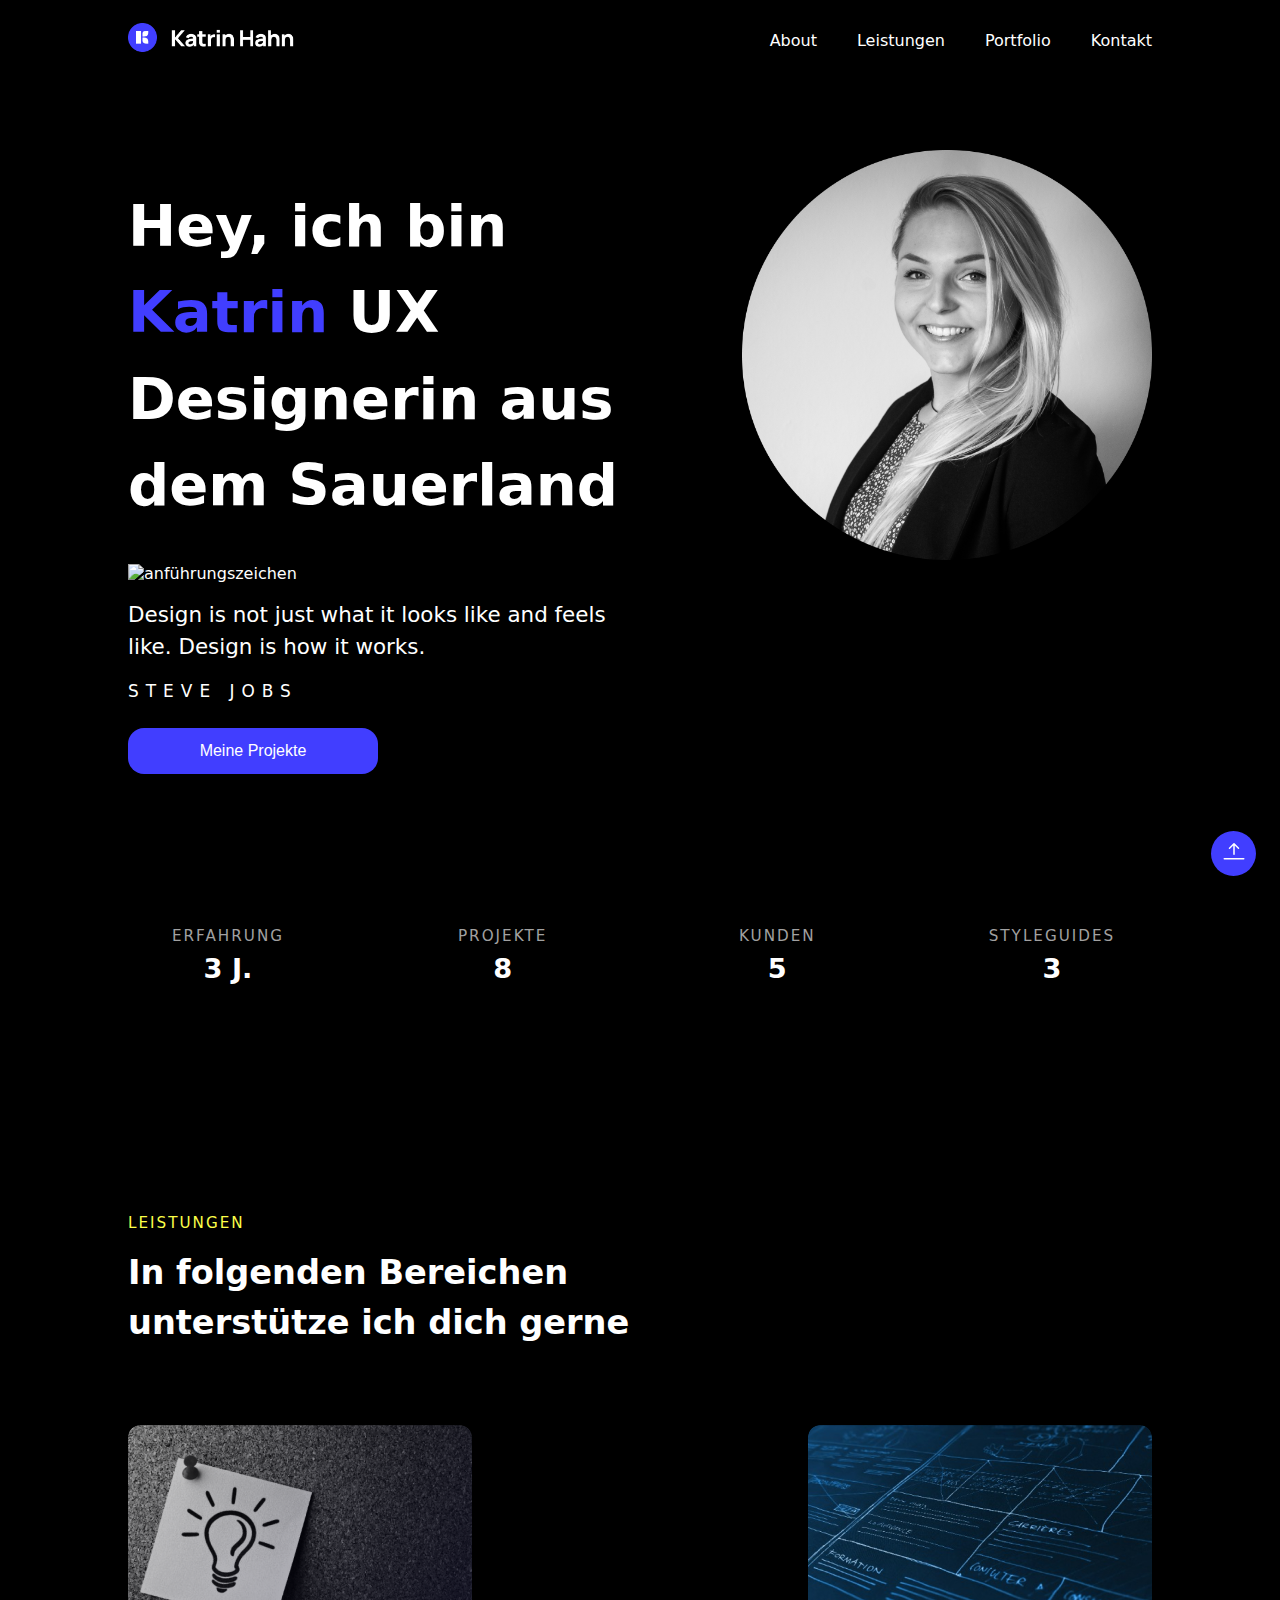
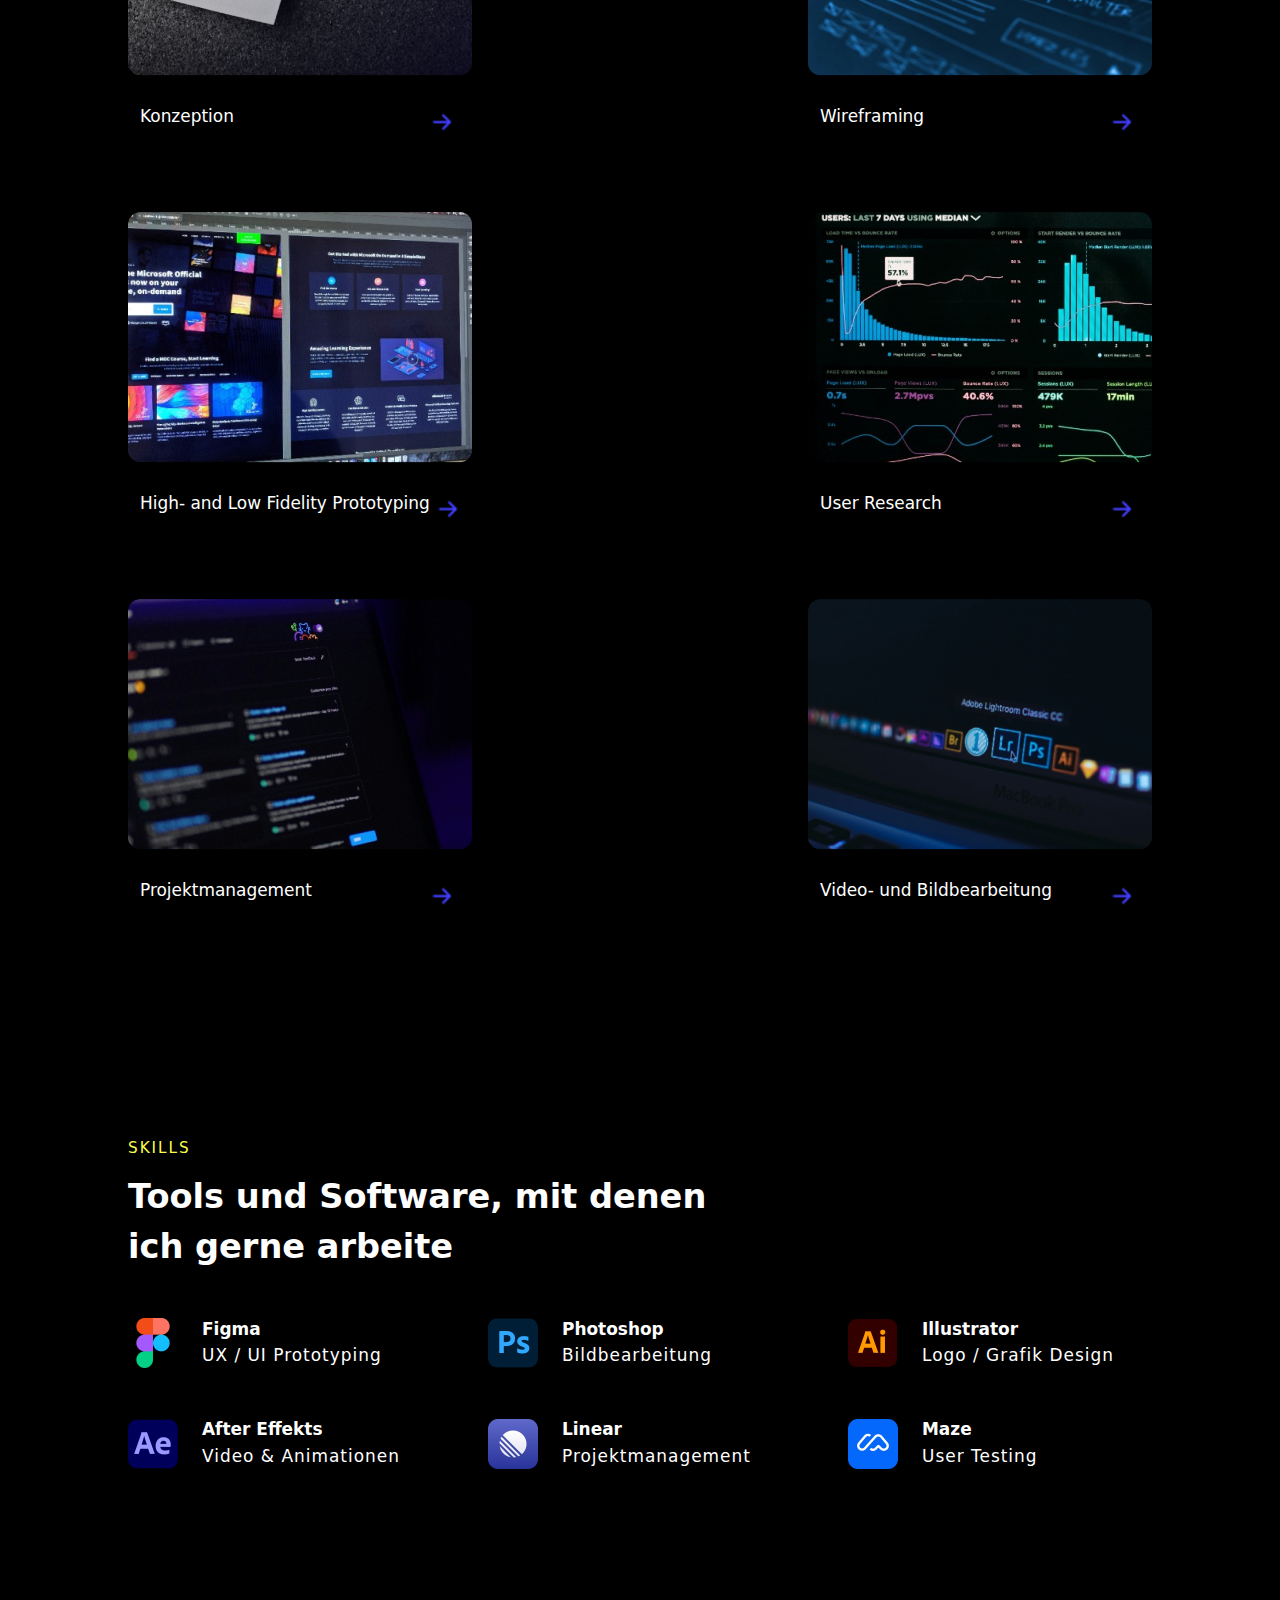
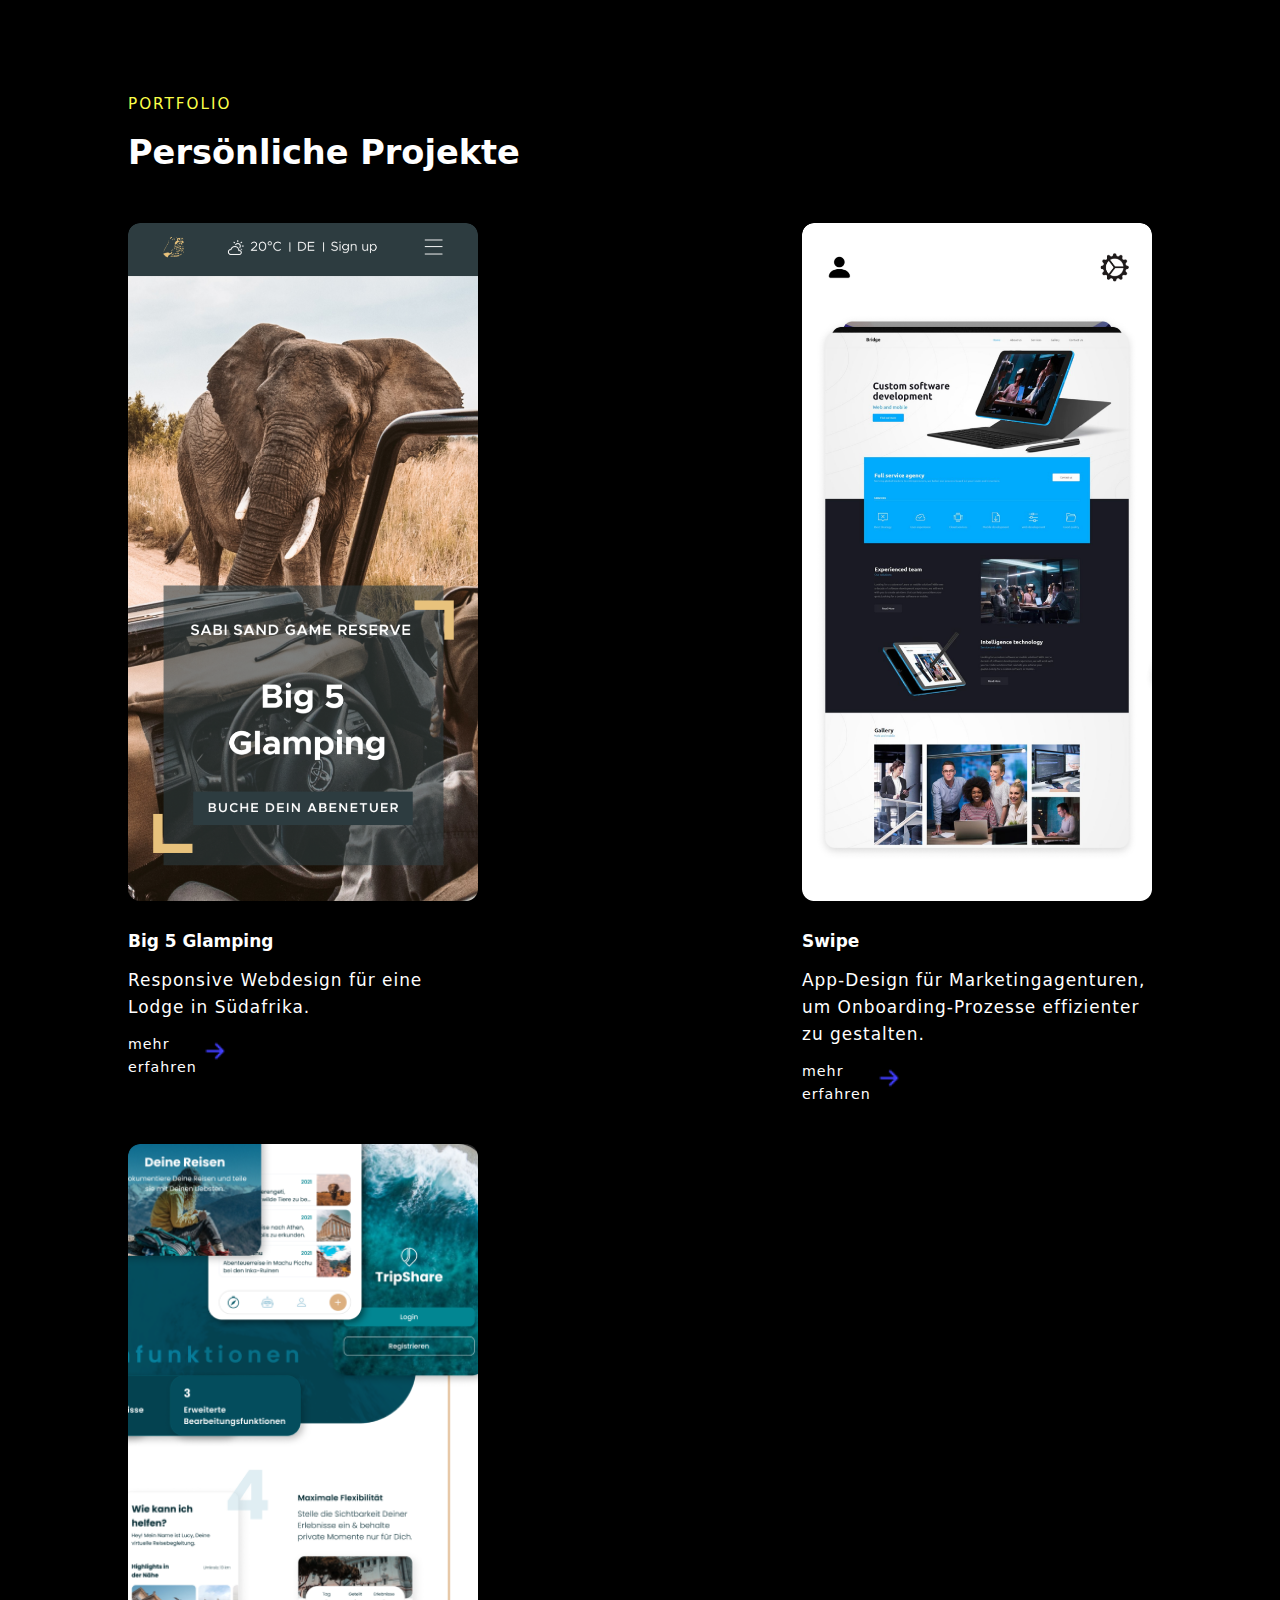
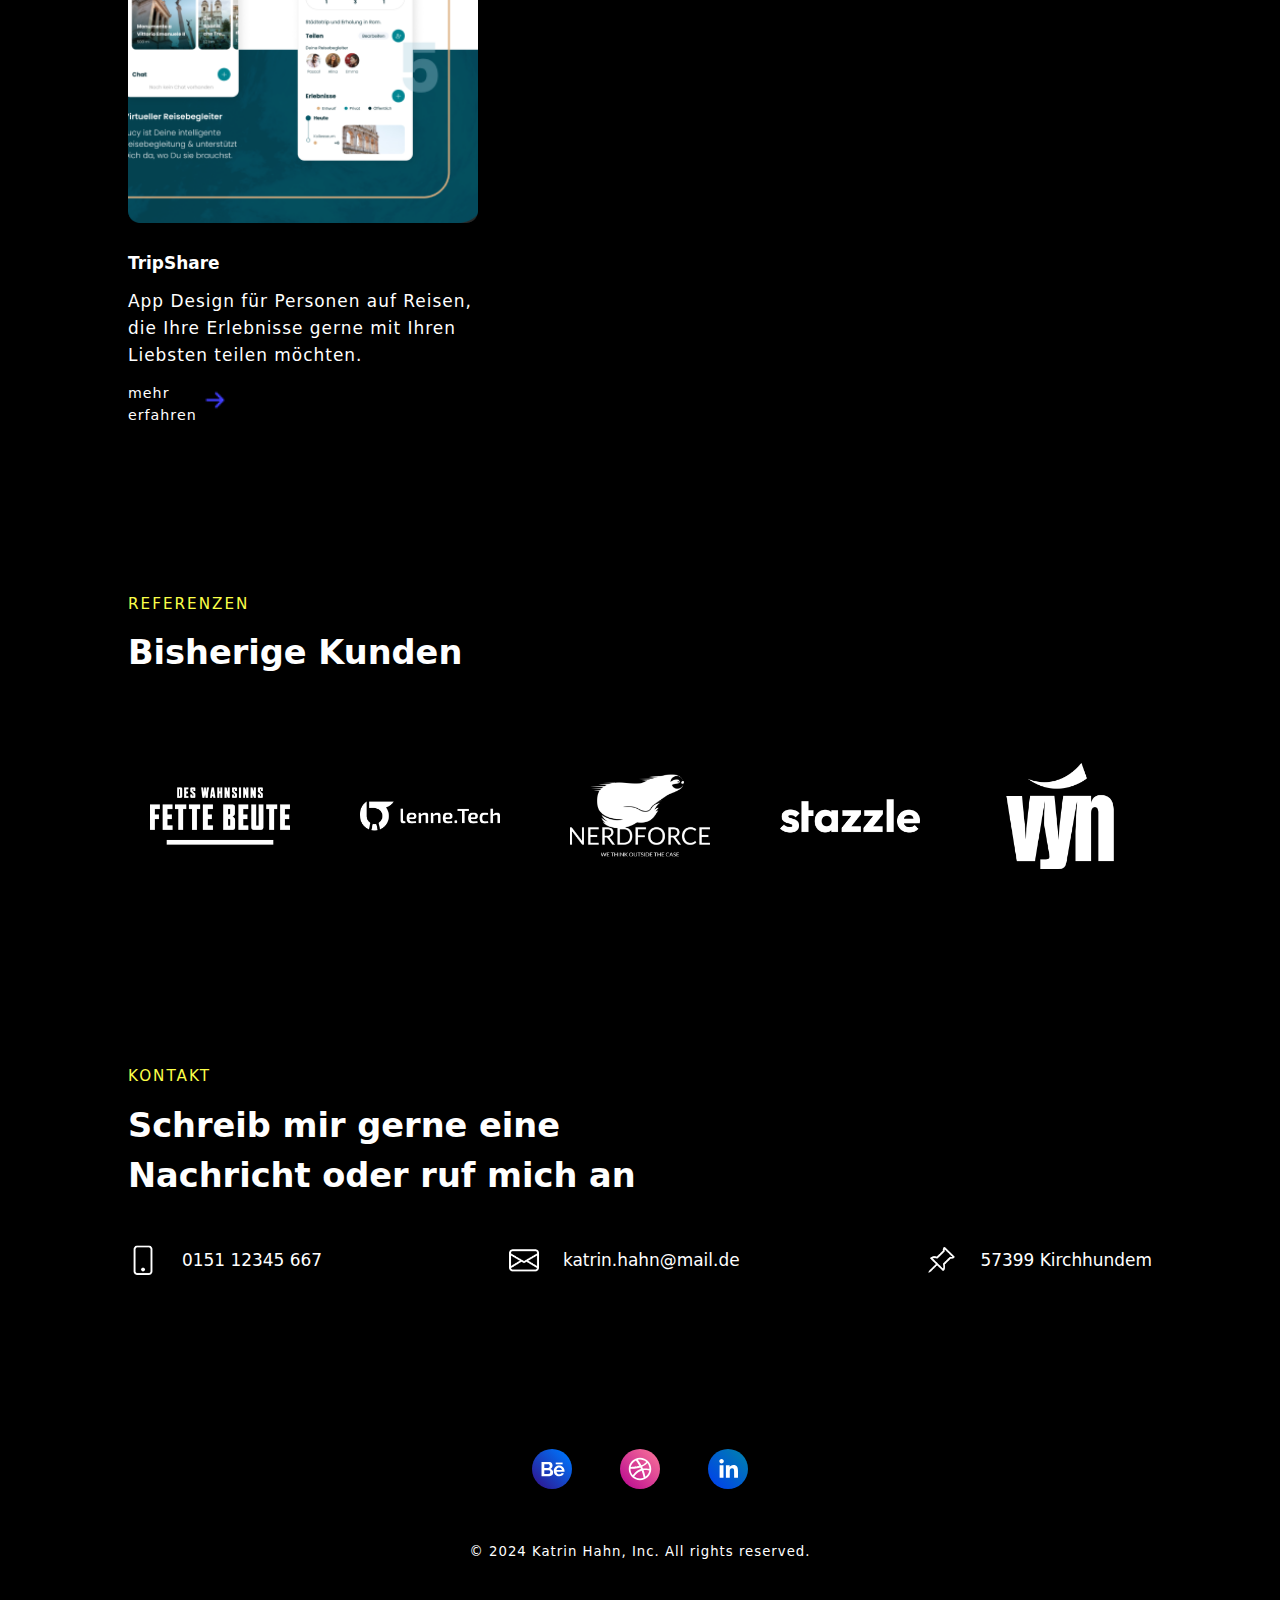
==== index.html @ b1c4ee2f "missing links of the services added" ====
<!DOCTYPE html>
<html lang="en">

<head>
    <meta charset="UTF-8">
    <meta name="viewport" content="width=device-width, initial-scale=1.0">
    <title>Startseite</title>
    <link rel="icon" type="image/x-icon" href="/images/favicon/favicon.ico">
    <link rel="stylesheet" type="text/css" href="style.css" />
</head>

<body>

    <header class="navigation-header">
        <nav>
            <div class="logo-container">
                <a href="index.html">
                    <img src="images/logo-navbar.png" alt="logo-navbar">
                </a>
            </div>
            <div class="navigation-items" id="navigation-items">
                <a href="about.html">About</a>
                <a href="leistungen.html">Leistungen</a>
                <a href="portfolio.html">Portfolio</a>
                <a href="kontakt.html">Kontakt</a>
            </div>
            <div class="hamburger">
                <span id="openHam">&#9776;</span>
                <span id="closeHam">&#x2716;</span>
            </div>
        </nav>
    </header>

    
    <section class="hero">
        <div class="hero-text">
            <div class="hero-headline-image">
                <div class="hero-headline-index">
                    <h1>Hey, ich bin <span class="highlighted">Katrin</span> UX Designerin aus dem Sauerland</h1>
                </div>
                <div class="hero-image">
                    <img src="images/hero.png" alt="hero-image">
                </div>
            </div>
            <div class="statement">
                <img src="images/anführungszeichen.png" alt="anführungszeichen">
                <p class="large">Design is not just what it looks like and feels like. Design is how it works.</p>
                <p class="quelle">Steve Jobs</p>
            </div>
            <button class="button"><a href="portfolio.html">Meine Projekte</a></button>
        </div>
    </section>

    <section class="stat">
        <div class="stat-item">
            <p class="caption">Erfahrung</p>
            <h4>3 J.</h4>
        </div>
        <div class="stat-item">
            <p class="caption">Projekte</p>
            <h4>8</h4>
        </div>
        <div class="stat-item">
            <p class="caption">Kunden</p>
            <h4>5</h4>
        </div>
        <div class="stat-item">
            <p class="caption">Styleguides</p>
            <h4>3</h4>
        </div>
    </section>


    <section class="services-index">
        <header class="section-titel">
            <p class="caption">Leistungen</p>
            <H3>In folgenden Bereichen unterstütze ich dich gerne</H3>
        </header>
        <div class="services-all-cards">
            <figure class="services-card">
                <div class="services-image">
                    <a href="konzeption.html">
                        <img src="images/leistungen/konzept.png" alt="konzept">
                    </a>
                </div>
                <div class="services-card-text">
                    <p>Konzeption</p>
                    <div class="link-icon">
                        <img src="images/ArrowRightShort.png" alt="ArrowRightShort">
                    </div>
                </div>
            </figure>
            <figure class="services-card">
                <div class="services-image">
                    <a href="wireframing.html">
                        <img src="images/leistungen/wireframe.png" alt="wireframe">
                    </a>
                </div>
                <div class="services-card-text">
                    <p>Wireframing</p>
                    <div class="link-icon">
                        <img src="images/ArrowRightShort.png" alt="ArrowRightShort">
                    </div>
                </div>
            </figure>

            <figure class="services-card">
                <div class="services-image">
                    <a href="prototyping.html">
                        <img src="images/leistungen/prototyp.png" alt="wireframe">
                    </a>
                </div>
                <div class="services-card-text">
                    <p>High- and Low Fidelity Prototyping</p>
                    <div class="link-icon">
                        <img src="images/ArrowRightShort.png" alt="ArrowRightShort">
                    </div>
                </div>
            </figure>
            <figure class="services-card">
                <div class="services-image">
                    <a href="user-research.html">
                    <img src="images/leistungen/research.png" alt="research">
                     </a>
                </div>
                <div class="services-card-text">
                    <p>User Research</p>
                    <div class="link-icon">
                        <img src="images/ArrowRightShort.png" alt="ArrowRightShort">
                    </div>
                </div>
            </figure>
            <figure class="services-card">
                <div class="services-image">
                    <a href="projektmanagement.html">
                    <img src="images/leistungen/projektmanagement.png" alt="projektmanagement">
                </a>
                </div>
                <div class="services-card-text">
                    <p>Projektmanagement</p>
                    <div class="link-icon">
                        <img src="images/ArrowRightShort.png" alt="ArrowRightShort">
                    </div>
                </div>
            </figure>
            <figure class="services-card">
                <div class="services-image">
                    <a href="animation.html">
                    <img src="images/leistungen/video-bildbearbeitung.png" alt="video-bildbearbeitung">
                </a>
                </div>
                <div class="services-card-text">
                    <p>Video- und Bildbearbeitung</p>
                    <div class="link-icon">
                        <img src="images/ArrowRightShort.png" alt="ArrowRightShort">
                    </div>
                </div>
            </figure>
        </div>
    </section>


    <section class="skills">
        <header class="section-titel">
            <p class="caption">Skills</p>
            <H3>Tools und Software, mit denen ich gerne arbeite</H3>
        </header>
        <div class="skill-card-section">
            <li class="skill-card">
                <img src="images/skills/figma.png" alt="figma">
                <div class="skill-text-section">
                    <p class="bold">Figma</p>
                    <p class="light">UX / UI Prototyping</p>
                </div>
            </li>
            <li class="skill-card">
                <img src="images/skills/ps.png" alt="ps">
                <div class="skill-text-section">
                    <p class="bold">Photoshop</p>
                    <p class="light">Bildbearbeitung</p>
                </div>
            </li>
            <li class="skill-card">
                <img src="images/skills/ai.png" alt="ai">
                <div class="skill-text-section">
                    <p class="bold">Illustrator</p>
                    <p class="light">Logo / Grafik Design</p>
                </div>
            </li>
            <li class="skill-card">
                <img src="images/skills/ae.png" alt="ae">
                <div class="skill-text-section">
                    <p class="bold">After Effekts</p>
                    <p class="light">Video & Animationen</p>
                </div>
            </li>
            <li class="skill-card">
                <img src="images/skills/linear.png" alt="Linear">
                <div class="skill-text-section">
                    <p class="bold">Linear</p>
                    <p class="light">Projektmanagement</p>
                </div>
            </li>
            <li class="skill-card">
                <img src="images/skills/maze.png" alt="maze">
                <div class="skill-text-section">
                    <p class="bold">Maze</p>
                    <p class="light">User Testing</p>
                </div>
            </li>
        </div>
    </section>


    <section class="projects">
        <header class="section-titel">
            <p class="caption">Portfolio</p>
            <H3>Persönliche Projekte</H3>
        </header>
        <div class="projects-all-cards">
            <div class="projects-card">
                <div class="projects-image">
                    <img src="images/projekte-image-1.png" alt="projekte-image-1">
                </div>
                <div class="projects-card-text">
                    <p class="bold">Big 5 Glamping</p>
                    <p class="light">Responsive Webdesign für eine Lodge in Südafrika.</p>
                    <div class="link-icon">
                        <p class="small">mehr erfahren</p>
                        <img src="images/ArrowRightShort.png" alt="ArrowRightShort">
                    </div>
                </div>
            </div>
            <div class="projects-card">
                <div class="projects-image">
                    <img src="images/projekte-image-2.png" alt="projekte-image-2">
                </div>
                <div class="projects-card-text">
                    <p class="bold">Swipe</p>
                    <p class="light">App-Design für Marketingagenturen, um Onboarding-Prozesse effizienter zu gestalten.
                    </p>
                    <div class="link-icon">
                        <p class="small">mehr erfahren</p>
                        <img src="images/ArrowRightShort.png" alt="ArrowRightShort">
                    </div>
                </div>
            </div>
            <div class="projects-card">
                <div class="projects-image">
                    <img src="images/projekte-image-3.png" alt="projekte-image-3">
                </div>
                <div class="projects-card-text">
                    <p class="bold">TripShare</p>
                    <p class="light">App Design für Personen auf Reisen, die Ihre Erlebnisse gerne mit Ihren
                        Liebsten
                        teilen möchten.</p>
                    <div class="link-icon">
                        <p class="small">mehr erfahren</p>
                        <img src="images/ArrowRightShort.png" alt="ArrowRightShort">
                    </div>
                </div>
            </div>
        </div>
    </section>


    <section class="kunden">
        <header class="section-titel">
            <p class="caption">Referenzen</p>
            <H3>Bisherige Kunden</H3>
        </header>
        <div class="kunden-logo-section">
            <li class="logo-item">
                <img src="images/kunden/fettebeute.png" alt="fettebeute">
            </li>
            <li class="logo-item">
                <img src="images/kunden/lenne.tech.png" alt="lenne.tech">
            </li>
            <li class="logo-item">
                <img src="images/kunden/nerdforce.png" alt="nerdforce">
            </li>
            <li class="logo-item">
                <img src="images/kunden/stazzel.png" alt="stazzel">
            </li>
            <li class="logo-item">
                <img src="images/kunden/vyn.png" alt="vyn">
            </li>
        </div>
    </section>


    <section class="contact">
        <header class="section-titel">
            <p class="caption">Kontakt</p>
            <H3>Schreib mir gerne eine Nachricht oder ruf mich an</H3>
        </header>
        <div class="contact-items-section-index">
            <div class="contact-items">
                <img src="images/icon/phone.png" alt="phone">
                <p>0151 12345 667</p>
            </div>
            <div class="contact-items">
                <img src="images/icon/envelope.png" alt="envelope">
                <p>katrin.hahn@mail.de</p>
            </div>
            <div class="contact-items">
                <img src="images/icon/pinangle.png" alt="pinangle">
                <p>57399 Kirchhundem</p>
            </div>
        </div>
    </section>


    <footer class="footer">
        <ul class="footer-social-media">
            <li><a href="https://www.behance.net/" target="_blank"><img src="images/social-media-logo-collection/SVG/behance.svg" alt="behance"></a></li>
            <li><a href="https://dribbble.com/" target="_blank"><img src="images/social-media-logo-collection/SVG/dribbble.svg" alt="dribbble"></a></li>
            <li><a href="https://de.linkedin.com/" target="_blank"><img src="images/social-media-logo-collection/SVG/linkedin.svg" alt="linkedin"></a></li>
         </ul>
        <div>
            <p class="small-light">© 2024 Katrin Hahn, Inc. All rights reserved.</p>
            <button id="scroll-to-top-btn">
                <svg xmlns="http://www.w3.org/2000/svg" width="24" height="24" fill="currentColor" class="bi bi-arrow-bar-up" viewBox="0 0 16 16">
                <path fill-rule="evenodd" d="M8 10a.5.5 0 0 0 .5-.5V3.707l2.146 2.147a.5.5 0 0 0 .708-.708l-3-3a.5.5 0 0 0-.708 0l-3 3a.5.5 0 1 0 .708.708L7.5 3.707V9.5a.5.5 0 0 0 .5.5m-7 2.5a.5.5 0 0 1 .5-.5h13a.5.5 0 0 1 0 1h-13a.5.5 0 0 1-.5-.5"/>
              </svg>
            </button>
        </div>
    </footer>


    <script type="text/javascript" src="javascript.js"></script>

</body>

</html>
---- style.css ----
* {
    margin: 0;
    padding: 0;
}


h1 {
    font-size: 4rem;
    line-height: 150%;
    color: #fff;
}


@media only screen and (max-width: 1600px) {
    h1 {
        font-size: 3.6rem;
    }
}


@media only screen and (max-width: 1200px) {
    h1 {
        font-size: 3.2rem;
    }
}


@media only screen and (max-width: 992px) {
    h1 {
        font-size: 2.8rem;
    }
}


@media only screen and (max-width: 768px) {
    h1 {
        font-size: 2.4rem;
    }
}


@media only screen and (max-width: 576px) {
    h1 {
        font-size: 2.0rem;
    }
}


h2 {
    font-size: 2.4rem;
    line-height: 150%;
    color: #fff;
}


@media only screen and (max-width: 1600px) {
    h2 {
        font-size: 2.3rem;
    }
}


@media only screen and (max-width: 1200px) {
    h2 {
        font-size: 2.2rem;
    }
}

@media only screen and (max-width: 992px) {
    h2 {
        font-size: 2.1rem;
    }
}

@media only screen and (max-width: 768px) {
    h2 {
        font-size: 2.0rem;
    }
}


@media only screen and (max-width: 576px) {
    h2 {
        font-size: 1.9rem;
    }
}


h3 {
    font-size: 2.2rem;
    line-height: 150%;
    color: #fff;
}


@media only screen and (max-width: 1600px) {
    h3 {
        font-size: 2.1rem;
    }
}


@media only screen and (max-width: 1200px) {
    h3 {
        font-size: 2.0rem;
    }
}


@media only screen and (max-width: 992px) {
    h3 {
        font-size: 1.9rem;
    }
}


@media only screen and (max-width: 768px) {
    h3 {
        font-size: 1.8rem;
    }
}


@media only screen and (max-width: 576px) {
    h3 {
        font-size: 1.7rem;
    }
}


h4 {
    font-size: 1.8rem;
    line-height: 150%;
    color: #fff;
}


@media only screen and (max-width: 1600px) {
    h4 {
        font-size: 1.7rem;
    }
}


@media only screen and (max-width: 1200px) {
    h4 {
        font-size: 1.6rem;
    }
}


@media only screen and (max-width: 992px) {
    h4 {
        font-size: 1.5rem;
    }
}

@media only screen and (max-width: 768px) {
    h4 {
        font-size: 1.4rem;
    }
}


@media only screen and (max-width: 576px) {
    h4 {
        font-size: 1.3rem;
    }
}


p.large {
    font-size: 1.44rem;
    line-height: 150%;
    color: #fff;
}


@media only screen and (max-width: 1600px) {
    p.large {
        font-size: 1.34rem;
    }
}


@media only screen and (max-width: 1200px) {
    p.large {
        font-size: 1.24rem;
    }
}


@media only screen and (max-width: 992px) {
    p.large {
        font-size: 1.14rem;
    }
}


@media only screen and (max-width: 768px) {
    p.large {
        font-size: 1.04rem;
    }
}


@media only screen and (max-width: 576px) {
    p.large {
        font-size: 0.94rem;
    }
}


p.large-bold {
    font-size: 24px;
    line-height: 150%;
    font-weight: 700;
    color: #fff;
}


@media only screen and (max-width: 1600px) {
    p.large-bold {
        font-size: 1.34rem;
    }
}


@media only screen and (max-width: 1200px) {
    p.large-bold {
        font-size: 1.24rem;
    }
}


@media only screen and (max-width: 992px) {
    p.large-bold {
        font-size: 1.14rem;
    }
}


@media only screen and (max-width: 768px) {
    p.large-bold {
        font-size: 1.04rem;
    }
}


@media only screen and (max-width: 576px) {
    p.large-bold {
        font-size: 0.94rem;
    }
}


p {
    font-size: 1.08rem;
    line-height: 150%;
    color: #fff;
}


@media only screen and (max-width: 1600px) {
    p {
        font-size: 1.06rem;
    }
}


@media only screen and (max-width: 1200px) {
    p {
        font-size: 1.04rem;
    }
}


@media only screen and (max-width: 992px) {
    p {
        font-size: 1.02rem;
    }
}


@media only screen and (max-width: 768px) {
    p {
        font-size: 1.0rem;
    }
}


@media only screen and (max-width: 576px) {
    p {
        font-size: 0.98rem;
    }
}


p.bold {
    font-size: 1.08rem;
    line-height: 150%;
    font-weight: 700;
    color: #fff;
}


@media only screen and (max-width: 1600px) {
    p.bold {
        font-size: 1.06rem;
    }
}


@media only screen and (max-width: 1200px) {
    p.bold {
        font-size: 1.04rem;
    }
}


@media only screen and (max-width: 992px) {
    p.bold {
        font-size: 1.02rem;
    }
}


@media only screen and (max-width: 768px) {
    p.bold {
        font-size: 1.0rem;
    }
}


@media only screen and (max-width: 576px) {
    p.bold {
        font-size: 0.98rem;
    }
}


p.light {
    font-size: 1.08rem;
    line-height: 160%;
    font-weight: 100;
    letter-spacing: 1px;
    color: #fff;
}


@media only screen and (max-width: 1600px) {
    p.light {
        font-size: 1.06rem;
    }
}


@media only screen and (max-width: 1200px) {
    p.light {
        font-size: 1.04rem;
    }
}


@media only screen and (max-width: 992px) {
    p.light {
        font-size: 1.02rem;
    }
}


@media only screen and (max-width: 768px) {
    p.light {
        font-size: 1.0rem;
    }
}


@media only screen and (max-width: 576px) {
    p.light {
        font-size: 0.98rem;
    }
}


p.small {
    font-size: 0.9rem;
    line-height: 160%;
    color: #fff;
    letter-spacing: 1px;
}


@media only screen and (max-width: 1600px) {
    p.small {
        font-size: 0.89rem;
    }
}


@media only screen and (max-width: 1200px) {
    p.small {
        font-size: 0.88rem;
    }
}


@media only screen and (max-width: 992px) {
    p.small {
        font-size: 0.87rem;
    }
}


@media only screen and (max-width: 768px) {
    p.small {
        font-size: 0.86rem;
    }
}


@media only screen and (max-width: 576px) {
    p.small {
        font-size: 0.85rem;
    }
}


p.small-light {
    font-size: 0.84rem;
    line-height: 160%;
    font-weight: 100;
    letter-spacing: 1px;
}


@media only screen and (max-width: 1600px) {
    p.small-light {
        font-size: 0.83rem;
    }
}


@media only screen and (max-width: 1200px) {
    p.small-light {
        font-size: 0.82rem;
    }
}


@media only screen and (max-width: 992px) {
    p.small-light {
        font-size: 0.81rem;
    }
}


@media only screen and (max-width: 768px) {
    p.small-light {
        font-size: 0.80rem;
    }
}


@media only screen and (max-width: 576px) {
    p.small-light {
        font-size: 0.79rem;
    }
}


p.caption {
    font-size: 0.96rem;
    line-height: 160%;
    color: #FBFF48;
    text-transform: uppercase;
    letter-spacing: 2px;
}


@media only screen and (max-width: 1600px) {
    p.caption {
        font-size: 0.95rem;
    }
}


@media only screen and (max-width: 1200px) {
    p.caption {
        font-size: 0.94rem;
    }
}


@media only screen and (max-width: 992px) {
    p.caption {
        font-size: 0.93rem;
    }
}


@media only screen and (max-width: 768px) {
    p.caption {
        font-size: 0.92rem;
    }
}


@media only screen and (max-width: 576px) {
    p.caption {
        font-size: 0.91rem;
    }
}


p.quelle {
    font-size: 18px;
    font-style: normal;
    font-weight: 300;
    letter-spacing: 7px;
    text-transform: uppercase;
}


@media only screen and (max-width: 1600px) {
    p.quelle {
        font-size: 1.06rem;
    }
}


@media only screen and (max-width: 1200px) {
    p.quelle {
        font-size: 1.04rem;
    }
}


@media only screen and (max-width: 992px) {
    p.quelle {
        font-size: 1.02rem;
    }
}


@media only screen and (max-width: 768px) {
    p.quelle {
        font-size: 1.0rem;
    }
}


@media only screen and (max-width: 576px) {
    p.quelle {
        font-size: 0.98rem;
    }
}


a {
    color: #fff;
    text-decoration: none;
}


.highlighted {
    color: #413EFF;
}


body {
    min-height: 100vh;
    padding-left: 10%;
    padding-right: 10%;
    max-width: 1440px;
    margin: auto;
    background-color: rgb(0, 0, 0);
    font-family: system-ui, -apple-system, BlinkMacSystemFont, 'Segoe UI', Roboto, Oxygen, Ubuntu, Cantarell, 'Open Sans', 'Helvetica Neue', sans-serif;
}


.navigation-header {
    display: flex;
    justify-content: center;
    align-items: center;
    position: fixed;
    top: 0;
    left: 0;
    right: 0;
    width: 100%;
    height: 80px;
    z-index: 100;
    background-color: rgb(0, 0, 0);
}


nav {
    display: flex;
    justify-content: space-between;
    align-items: center;
    width: 100%;
    max-width: 1400px;
    padding-left: 10%;
    padding-right: 10%;
}


.logo-container img {
    height: 30px;
}


.navigation-items {
    display: flex;
    gap: 40px;
}


.navigation-items a {
    color: #fff;
    font-weight: 500;
    font-size: 16px;
    text-decoration: none;
    transition: .4s ease-in-out;
}


.navigation-items a:hover {
    color: #413EFF;
}


.navigation-items a.active {
    color: #413EFF;
}


.hamburger {
    display: none;
    font-size: 24px;
    font-weight: 500;
    color: #fff;
}


@media screen and (max-width:992px) {
    .hamburger {
        display: flex;
        cursor: pointer;
    }

    .hamburger #closeHam {
        display: none;
    }

    .navigation-items {
        display: none;
        flex-direction: column;
        align-items: center;
        position: absolute;
        right: 0;
        top: 58px;
        background-color: rgb(0, 0, 0);
        width: 100%;
        height: calc(100vh - 58px);
        padding-top: 60px;
        gap: 10vh;
        transition: display 0.4s ease-in-out;
    }
}


.button {
    width: 250px;
    padding: 14px 24px;
    margin-top: 24px;
    background-color: #413EFF;
    color: #fff;
    font-size: 1rem;
    font-weight: 500;
    border-radius: 16px;
    border-style: none;
    text-align: center;
}


@media only screen and (max-width: 1200px) {
    .button {
        width: 220px;
        padding: 14px 24px;
        margin-top: 48px;
        background-color: #413EFF;
        color: #fff;
        font-weight: 500;
        border-radius: 16px;
        border-style: none;
        text-align: center;
    }
}


@media only screen and (max-width: 992px) {
    .button {
        width: 200px;
        padding: 12px 22px;
        margin-top: 48px;
        background-color: #413EFF;
        color: #fff;
        font-weight: 500;
        border-radius: 16px;
        border-style: none;
        text-align: center;
    }
}


@media only screen and (max-width: 576px) {
    .button {
        width: 180px;
        padding: 10px 20px;
        margin-top: 48px;
        background-color: #413EFF;
        color: #fff;
        font-weight: 500;
        border-radius: 16px;
        border-style: none;
        text-align: center;
    }
}


.button:hover {
    background-color: #2f2cd8;
    border-color: #2f2cd8;
}


.button-send {
    width: 250px;
    padding: 14px 24px;
    margin-top: 64px;
    background-color: #413EFF;
    color: #fff;
    font-size: 1rem;
    font-weight: 500;
    border-radius: 16px;
    border-style: none;
    text-align: center;
}


.button-send:hover {
    background-color: #2f2cd8;
    border-color: #2f2cd8;
}


.hero {
    display: flex;
    justify-content: space-between;
    align-items: center;
    margin-bottom: 150px;
    margin-top: 150px;
}


.hero p {
    width: 50%;
}


.hero-text {
    display: grid;
    color: white;
}


.hero-headline-image {
    display: flex;
    justify-content: space-between;
    align-items: center;
    width: 100%;
    gap: 80px;
}


.hero-headline-index {
    display: grid;
    width: 50%;
}


.hero-image {
    max-width: 40%;
}


.hero-image img {
    width: 100%;
    height: auto;
    max-width: 500px;
    min-width: 250px;
}


.hero-headline {
    display: grid;
}


.statement {
    display: flex;
    flex-direction: column;
    align-items: flex-start;
    gap: 16px;
}


@media only screen and (max-width: 992px) {
    .hero {
        display: grid;
        justify-content: space-between;
        align-items: center;
        margin-bottom: 150px;
        margin-top: 150px;
    }


    .hero p {
        width: 100%;
        margin-top: 24px;
    }


    .hero-text {
        display: grid;
        color: white;
        width: 100%;
    }


    .hero-headline-image {
        display: grid;
        justify-content: space-between;
        align-items: center;
        width: 100%;
    }


    .hero-headline-index {
        display: grid;
        width: 100%;
    }


    .hero-image {
        max-width: 40%;
    }


    .hero-image img {
        width: 100%;
        height: auto;
        max-width: 500px;
        min-width: 250px;
    }


    .hero-headline {
        display: grid;
    }


    .statement {
        display: flex;
        flex-direction: column;
        align-items: flex-start;
        gap: 16px;
    }
}


.stat {
    display: flex;
    justify-content: space-between;
    margin-top: 100px;
    margin-bottom: 100px;
}


@media only screen and (max-width: 1600px) {
    .stat {
        display: flex;
        justify-content: space-between;
        margin-top: 90px;
        margin-bottom: 90px;
    }
}


@media only screen and (max-width: 1200px) {
    .stat {
        display: flex;
        justify-content: space-between;
        margin-top: 80px;
        margin-bottom: 80px;
    }
}


@media only screen and (max-width: 992px) {
    .stat {
        display: flex;
        flex-wrap: wrap;
        justify-content: space-between;
        margin-top: 0px;
        margin-bottom: 90px;
    }
}


@media only screen and (max-width: 768px) {
    .stat {
        display: flex;
        flex-wrap: wrap;
        justify-content: space-between;
        margin-top: 90px;
        margin-bottom: 90px;
    }
}


@media only screen and (max-width: 576px) {
    .stat {
        display: flex;
        justify-content: space-between;
        margin-top: 90px;
        margin-bottom: 90px;
    }
}


.stat-item {
    width: 200px;
    margin-bottom: 48px;
}


.stat-item p.caption {
    color: #a1a1a1;
    width: 200px;
    text-align: center;
}

.stat-item h4 {
    width: 200px;
    text-align: center;
}


.kunden {
    display: grid;
    margin-top: 150px;
    margin-bottom: 150px
}


.kunden-logo-section {
    display: flex;
    flex-wrap: wrap;
    justify-content: space-evenly;
    margin-top: 24px;
    gap: 48px;
}


.logo-item img {
    max-width: 140px;
}


.services-index {
    display: grid;
    margin-top: 150px;
    margin-bottom: 150px;

}


.services-about {
    margin-top: 100px;
}


.section-titel {
    display: grid;
    margin-top: 24px;
    gap: 12px;
    margin-bottom: 48px;
}


@media only screen and (max-width: 1600px) {
    .section-titel {
        display: grid;
        margin-top: 24px;
        max-width: 60%;
        gap: 12px;
        margin-bottom: 44px;
    }
}


@media only screen and (max-width: 1200px) {
    .section-titel {
        display: grid;
        margin-top: 24px;
        max-width: 70%;
        gap: 12px;
        margin-bottom: 40px;
    }
}


@media only screen and (max-width: 992px) {
    .section-titel {
        display: grid;
        margin-top: 24px;
        max-width: 80%;
        gap: 12px;
        margin-bottom: 36px;
        ;
    }
}


@media only screen and (max-width: 768px) {
    .section-titel {
        display: grid;
        margin-top: 24px;
        max-width: 90%;
        gap: 12px;
        margin-bottom: 32px;
    }
}


@media only screen and (max-width: 576px) {
    .section-titel {
        display: grid;
        max-width: 100%;
        gap: 12px;
        margin-bottom: 28px;
    }
}


.services-all-cards {
    display: flex;
    flex-wrap: wrap;
    flex-direction: row;
    justify-content: space-between;
    gap: 24px;
    padding-top: 32px;
    margin: 0;
}


.services-card {
    max-width: 350px;
    min-width: 250px;
    padding-left: 0;
}


@media only screen and (max-width: 1600px) {
    .services-cardl {
        max-width: 350px;
    }
}


@media only screen and (max-width: 1200px) {
    .services-card {
        max-width: 340px;
    }
}


@media only screen and (max-width: 992px) {
    .services-card {
        max-width: 280px;
    }
}


@media only screen and (max-width: 768px) {
    .services-card {
        max-width: 200px;

    }
}


@media only screen and (max-width: 576px) {
    .services-card {
        max-width: 100%;
        margin: 0;
        padding: 0;

    }
}


.services-card-text {
    display: flex;
    justify-content: left;
    margin-top: 24px;
    margin-bottom: 48px;
    padding-left: 12px;
    padding-right: 12px;
}


.services-card-text p {
    margin: 0;
    margin-right: auto;
}


.services-image {
    height: auto;
    overflow: hidden;
    border-radius: 12px;
}


.services-image img {
    object-fit: cover;
    transition: transform 1s;
    height: 100%;
}


.services-image :hover {
    transform: scale(1.05);
}


.skills {
    display: grid;
    margin-top: 150px;
    margin-bottom: 150px;
}


.skill-card-section {
    display: flex;
    flex-wrap: wrap;
    justify-content: space-between;
}


ul {
    width: 100%;
}


.skill-card {
    display: flex;
    align-items: center;
    min-width: 280px;
    padding-right: 24px;
    padding-bottom: 48px;
    gap: 24px;
}


.skill-card img {
    display: flex;
    width: auto;
    height: 50px;
}


.projects {
    display: grid;
    margin-top: 150px;
    margin-bottom: 150px;
}


.projects-all-cards {
    display: flex;
    flex-wrap: wrap;
    justify-content: space-between;
    gap: 48px;
}


.projects-card {
    max-width: 350px;
    min-width: 250px;
}


.projects-card-text {
    display: grid;
    gap: 12px;
    margin-top: 24px;
}

.link-icon{
    display: flex;
    justify-content: space-between;
    flex-wrap: nowrap;
    width: 36px;
    height: 36px;
}


.projects-image {
    height: auto;
    overflow: hidden;
    border-radius: 12px;
    margin-bottom: 24px;
}


.projects-image img {
    width: 100%;
    height: auto;
    object-fit: cover;
    transition: transform 1s;
    overflow: hidden;
}


.projects-image :hover {
    transform: scale(1.03);
    overflow: hidden;
}


.contact {
    display: grid;
    margin-top: 150px;
    margin-bottom: 150px;
}


.contact-text-section {
    display: flex;
    max-width: 55%;
}


.contact-items-section {
    display: block;
    justify-content: flex-end;
}


.contact-items-section-index {
    display: flex;
    justify-content: space-between;
    flex-wrap: wrap;
    gap: 24px;
}


.contact-items {
    display: flex;
    align-items: center;
}


.contact-items img {
    width: 30px;
    height: 30px;
    margin-right: 24px;
}


.contact-input-image {
    display: flex;
    justify-content: space-between;
    padding-top: 64px;
}


.contact-image {
    max-width: 25%;
}


.contact-image img {
    width: 100%;
    height: auto;
}


.contact-input-section {
    display: flexbox;
}


form {
    max-width: 750px;
    min-width: 550px;
}


label {
    display: block;
    margin-top: 32px;
    color: #fff;
}


input {
    width: 100%;
    padding: 12px;
    margin-top: 12px;
    border-radius: 16px;
    background-color: black;
    color: #fff;
}


.contact-input {
    align-content: center;
    padding-top: auto;
}


.career {
    display: grid;
    margin-top: 150px;
    margin-bottom: 150px;
}


.career-description-text {
    width: 100%;
}


.career-card-section {
    display: flex;
    flex-wrap: wrap;
    justify-content: space-between;
    margin-top: 48px;
    gap: 48px;
}


.career-card {
    display: block;
    min-width: 200px;
    max-width: 250px;
    padding-right: 48px;
}


.career-card-text {
    display: block;
    padding: 0;
    height: max-content;
}


.career-card-text p.light {
    margin: 0;
    height: 48px;
}


.career-card-text p {
    padding-bottom: 4px;
    margin: 0;
}


.career-year {
    margin-top: 16px;
}


.footer {
    display: grid;
    justify-content: center;
    margin-top: 48px;
    margin-bottom: 48px;
    padding-top: 24px;
    padding-bottom: 24px;
    gap: 48px;
}


.footer-links {
    display: flex;
    justify-content: center;
    gap: 24px;
}


.footer-social-media {
    display: flex;
    justify-content: center;
    gap: 48px;
}


.footer-social-media img {
    width: 40px;
    height: 40px;
}

.personal-projects {
    display: grid;
    margin-top: 150px;
    margin-bottom: 150px;
}


.section-project-titel {
    display: block;
    padding-bottom: 48px;
    padding-top: 48px;
    height: max-content;
    max-width: 80%;
}

@media only screen and (max-width: 1200px) {
    .section-project-titel {
        max-width: 80%;
    }
}


@media only screen and (max-width: 992px) {
    .section-project-titel {
        max-width: 100%;
    }
}


@media only screen and (max-width: 576px) {
    .section-project-titel {
        max-width: 100%;
    }
}


.section-project-titel h4 {
    margin: 8px;
}


.section-project-titel p {
    margin: 8px;
}


.project-big-5-glamping {
    display: flex;
}


.projects-image-large {
    height: auto;
    overflow: hidden;
    border-radius: 12px;
}


.projects-card-large {
    display: contents;
}


.projects-image-large img {
    width: 100%;
    height: auto;
    padding-top: 48px;
    object-fit: cover;
    transition: transform 1s;
}


.projects-image-large :hover {
    transform: scale(1.02);
}


.project-tripshare-section {
    margin-top: 120px;
}


.projects-image-large-poster {
    height: auto;
    overflow: hidden;
}


.projects-image-large-poster img {
    width: 100%;
    height: auto;
    padding-top: 48px;
    object-fit: cover;
    transition: transform 1s;
}


.projects-image-large-poster :hover {
    transform: scale(1.02);
}


.logo-gallery {
    display: flex;
    flex-wrap: wrap;
    justify-content: space-between;
    width: 100%;
}


.logo-gallery img {
    max-width: 300px;
    min-width: 150px;
    margin-bottom: 24px;
    object-fit: cover;
    transition: transform 1s;
}


.logo-gallery img:hover {
    transform: scale(1.0);
}


.hero-services {
    display: grid;
    align-content: center;
    height: 00px;
}


.hero-services p {
    color: #fff;
}


.all-card {
    display: flex;
    flex-wrap: wrap;
    flex-direction: row;
    justify-content: space-between;
    padding-top: 32px;
    margin: 0;
    gap: 16px;
}


.card {
    display: grid;
    gap: 4px;
    padding: 32px;
    max-width: 220px;
    height: auto;
    background: #02011f;
    border-radius: 24px;
}


.card p.large {
    color: #413EFF;
}


.hero-description p {
    width: 100%;
}


.card-text-section {
    display: grid;
    gap: 12px;
    padding-bottom: 24px;
    width: auto;
}


#scroll-to-top-btn {
    position: fixed;
    color: #fff;
    bottom: 24px;
    outline: none;
    border: none;
    right: 24px;
    border-radius: 50%;
    height: 45px;
    width: 45px;
    cursor: pointer;
    background-color: #413EFF;
}


.tab {
    position: sticky;
    top: 80px;
    width: 100%;
    transition-duration: .3s;
    transition-property: max-width, margin;
    z-index: 1;
    margin-bottom: 80px;
    background-color: black;
}

.tab-container {
    display: flex;
    justify-content: space-between;
    overflow: hidden;
    overflow-x: scroll;
    height: 88px;
    border-radius: 40px;
    background-color: rgb(11, 9, 59);
    opacity: 1;
}

@media only screen and (max-width: 1600px) {
    .tab-container {
        height: 84px;
    }
}


@media only screen and (max-width: 1200px) {
    .tab-container {
        height: 80px;
    }
}


@media only screen and (max-width: 992px) {
    .tab-container {
        height: 76px;
    }
}


@media only screen and (max-width: 768px) {
    .tab-container {
        height: 72px;
    }
}


@media only screen and (max-width: 576px) {
    .tab-container {
        height: 6px;
    }
}



.tab-item {
    display: flex;
    justify-content: center;
    align-items: center;
    text-align: center;
    white-space: nowrap;
    overflow: hidden;
    min-width: 200px;
    height: auto;
    border-radius: 40px;
    background-color: rgb(11, 9, 59);
}


@media only screen and (max-width: 1600px) {
    .tab-item {
        min-width: 190px;
    }
}


@media only screen and (max-width: 1200px) {
    .tab-item {
        min-width: 180px;
    }
}


@media only screen and (max-width: 992px) {
    .tab-item {
        min-width: 170px;
    }
}


@media only screen and (max-width: 768px) {
    .tab-item {
        min-width: 160px;
    }
}


@media only screen and (max-width: 576px) {
    .tab-item {
        min-width: 150px;
    }
}


.tab-item :hover {
    display: flex;
    justify-content: center;
    align-items: center;
    text-align: center;
    white-space: nowrap;
    overflow: hidden;
    min-width: 200px;
    height: 88px;
    border-radius: 40px;
    background-color: #413EFF;
}


@media only screen and (max-width: 1600px) {
    .tab-item :hover {
        min-width: 190px;
    }
}


@media only screen and (max-width: 1200px) {
    .tab-item :hover {
        min-width: 180px;
    }
}


@media only screen and (max-width: 992px) {
    .tab-item :hover {
        min-width: 170px;
    }
}


@media only screen and (max-width: 768px) {
    .tab-item :hover {
        min-width: 160px;
    }
}


@media only screen and (max-width: 576px) {
    .tab-item :hover {
        min-width: 150px;
    }
}

#tab-active {
    display: flex;
    justify-content: center;
    align-items: center;
    text-align: center;
    white-space: nowrap;
    overflow: hidden;
    min-width: 200px;
    border-radius: 40px;
    background-color: #413EFF;
}


@media only screen and (max-width: 1600px) {
    #tab-active {
        min-width: 190px;
    }
}


@media only screen and (max-width: 1200px) {
    #tab-active {
        min-width: 180px;
    }
}


@media only screen and (max-width: 992px) {
    #tab-active {
        min-width: 170px;
    }
}


@media only screen and (max-width: 768px) {
    #tab-active {
        min-width: 160px;
    }
}


@media only screen and (max-width: 576px) {
    #tab-active {
        min-width: 150px;
    }
}
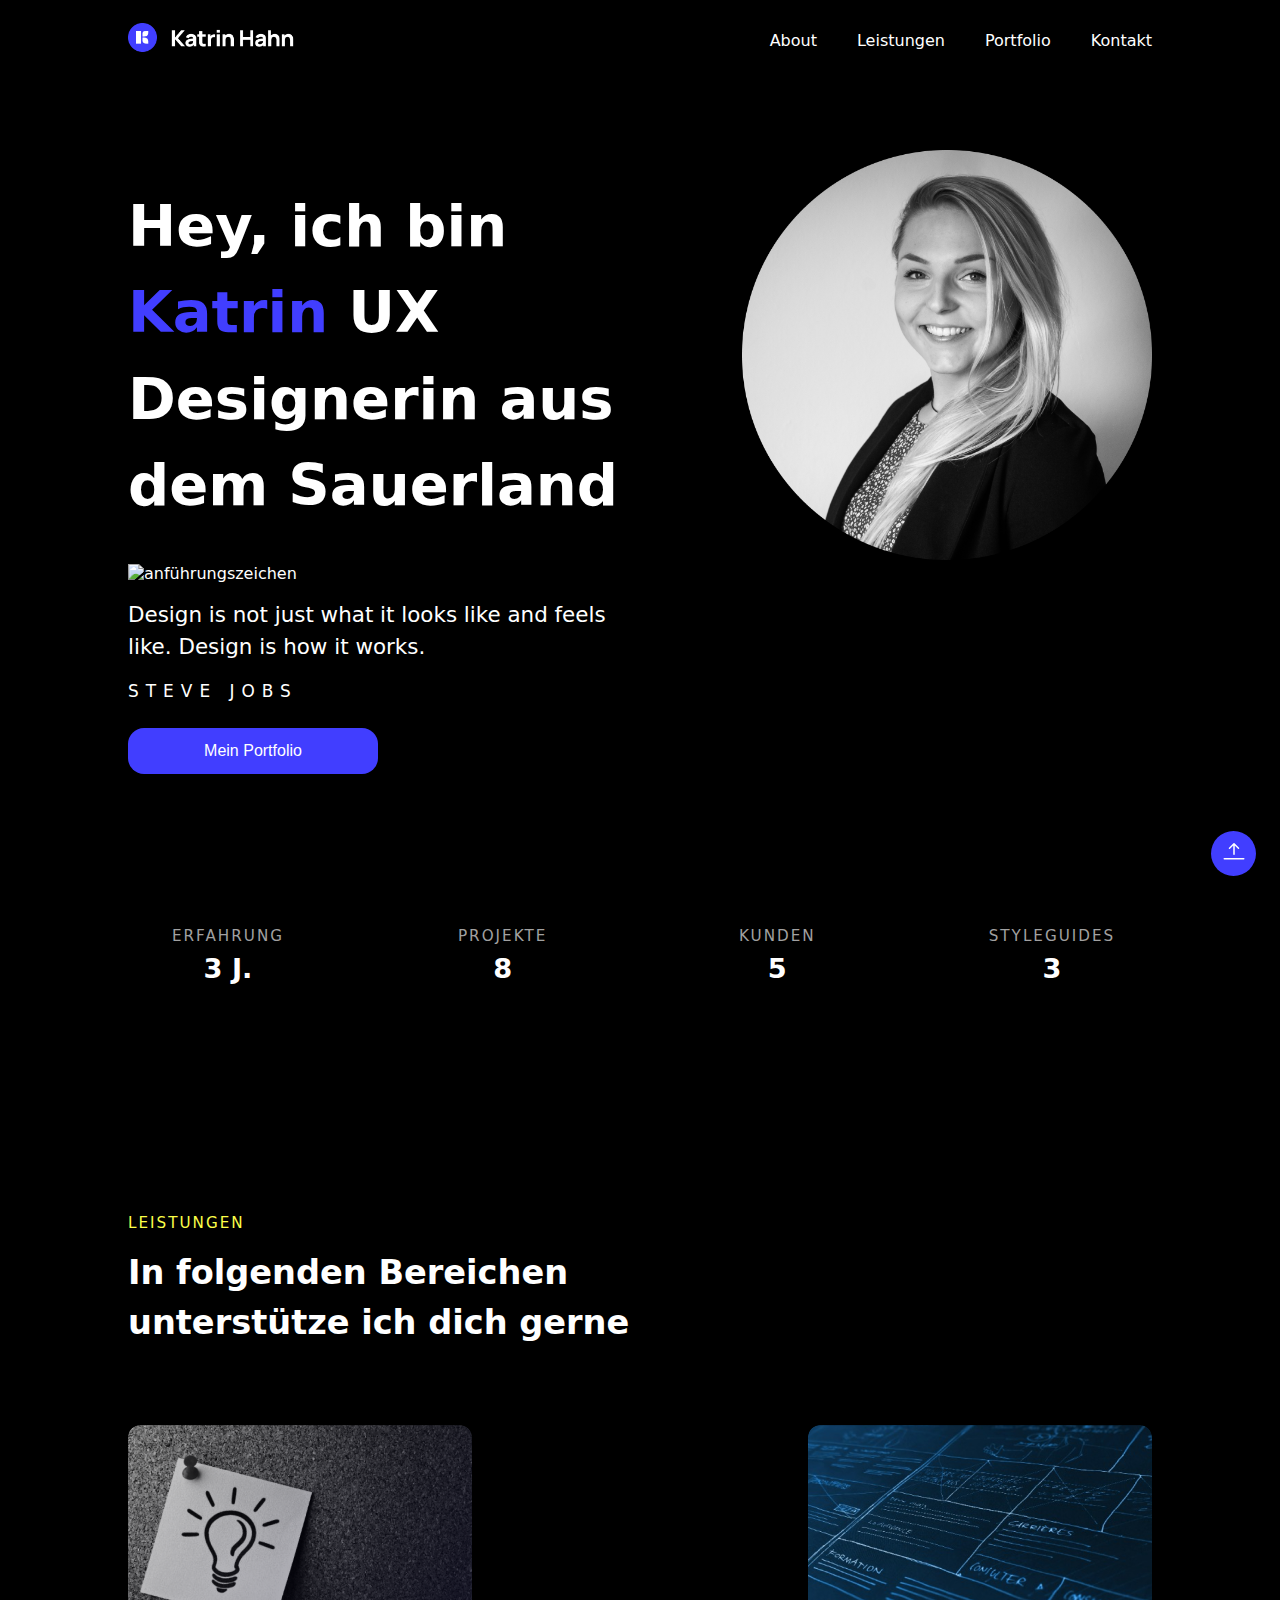
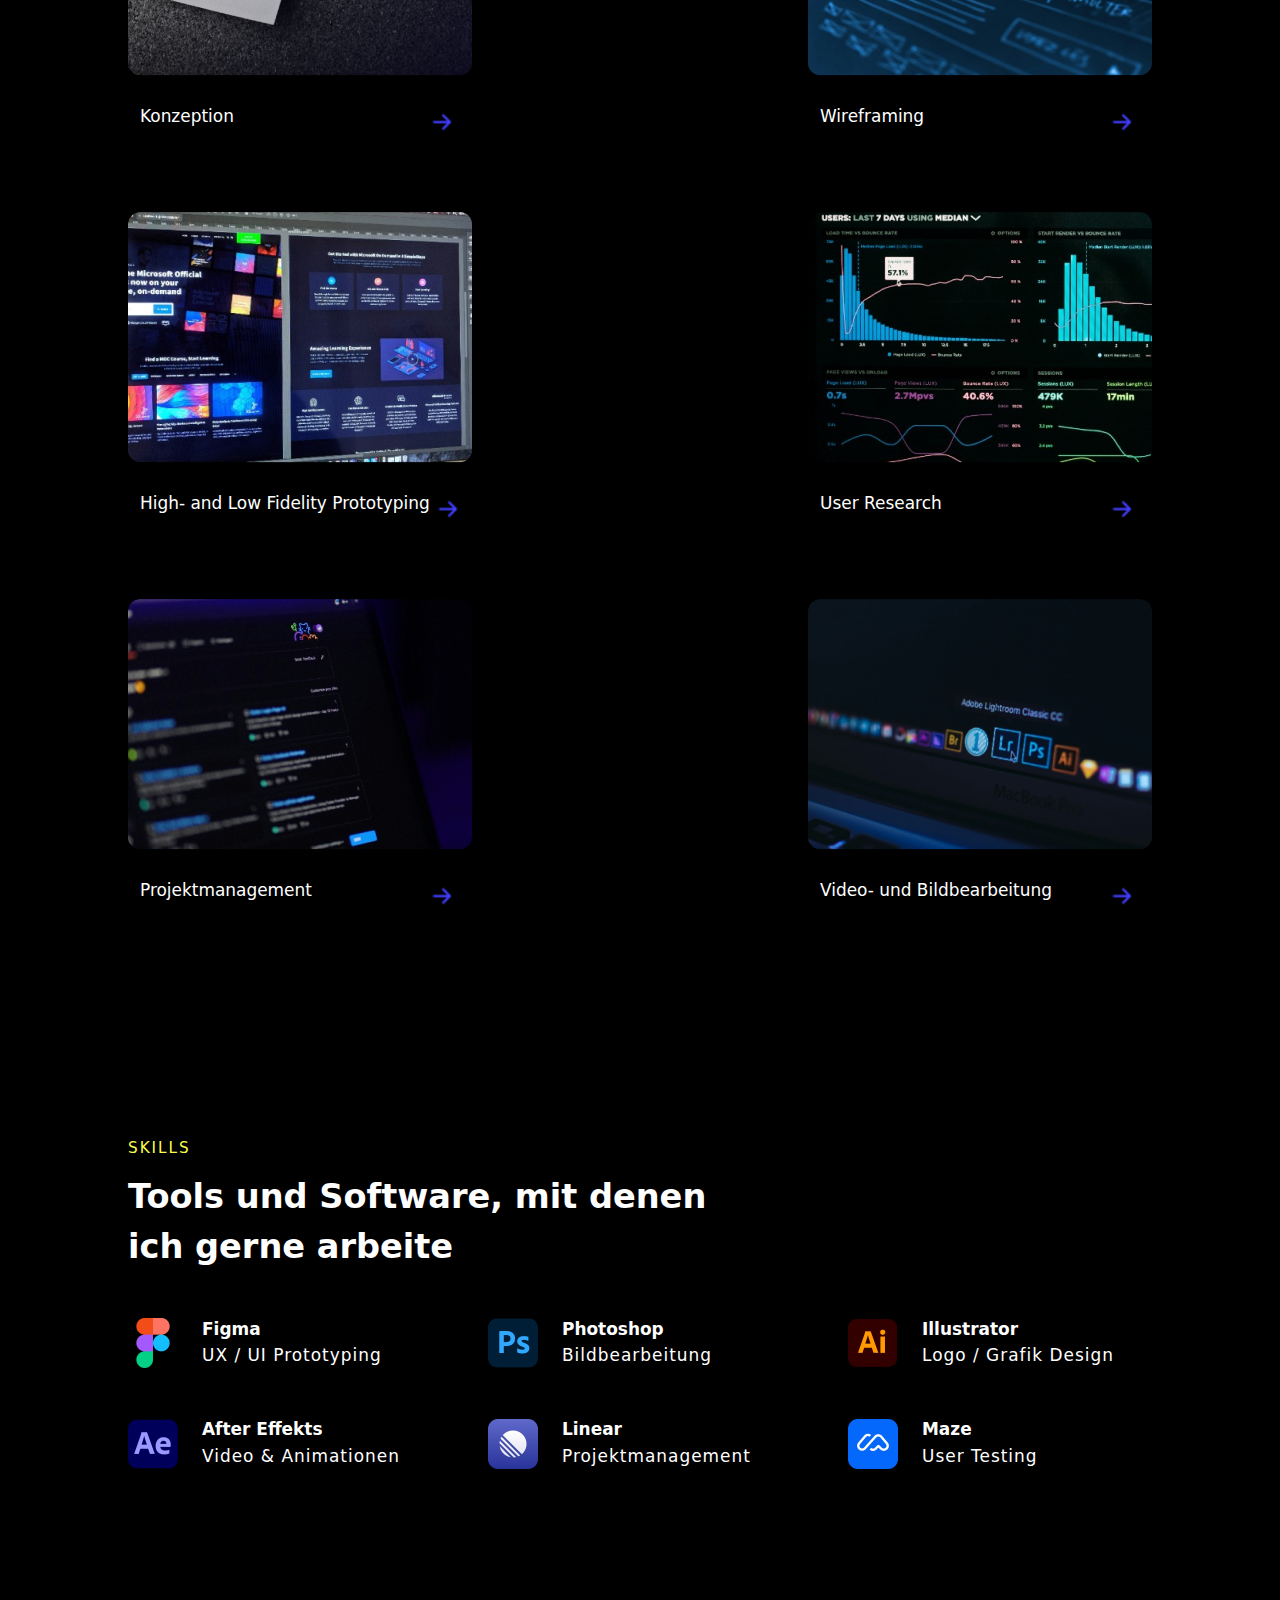
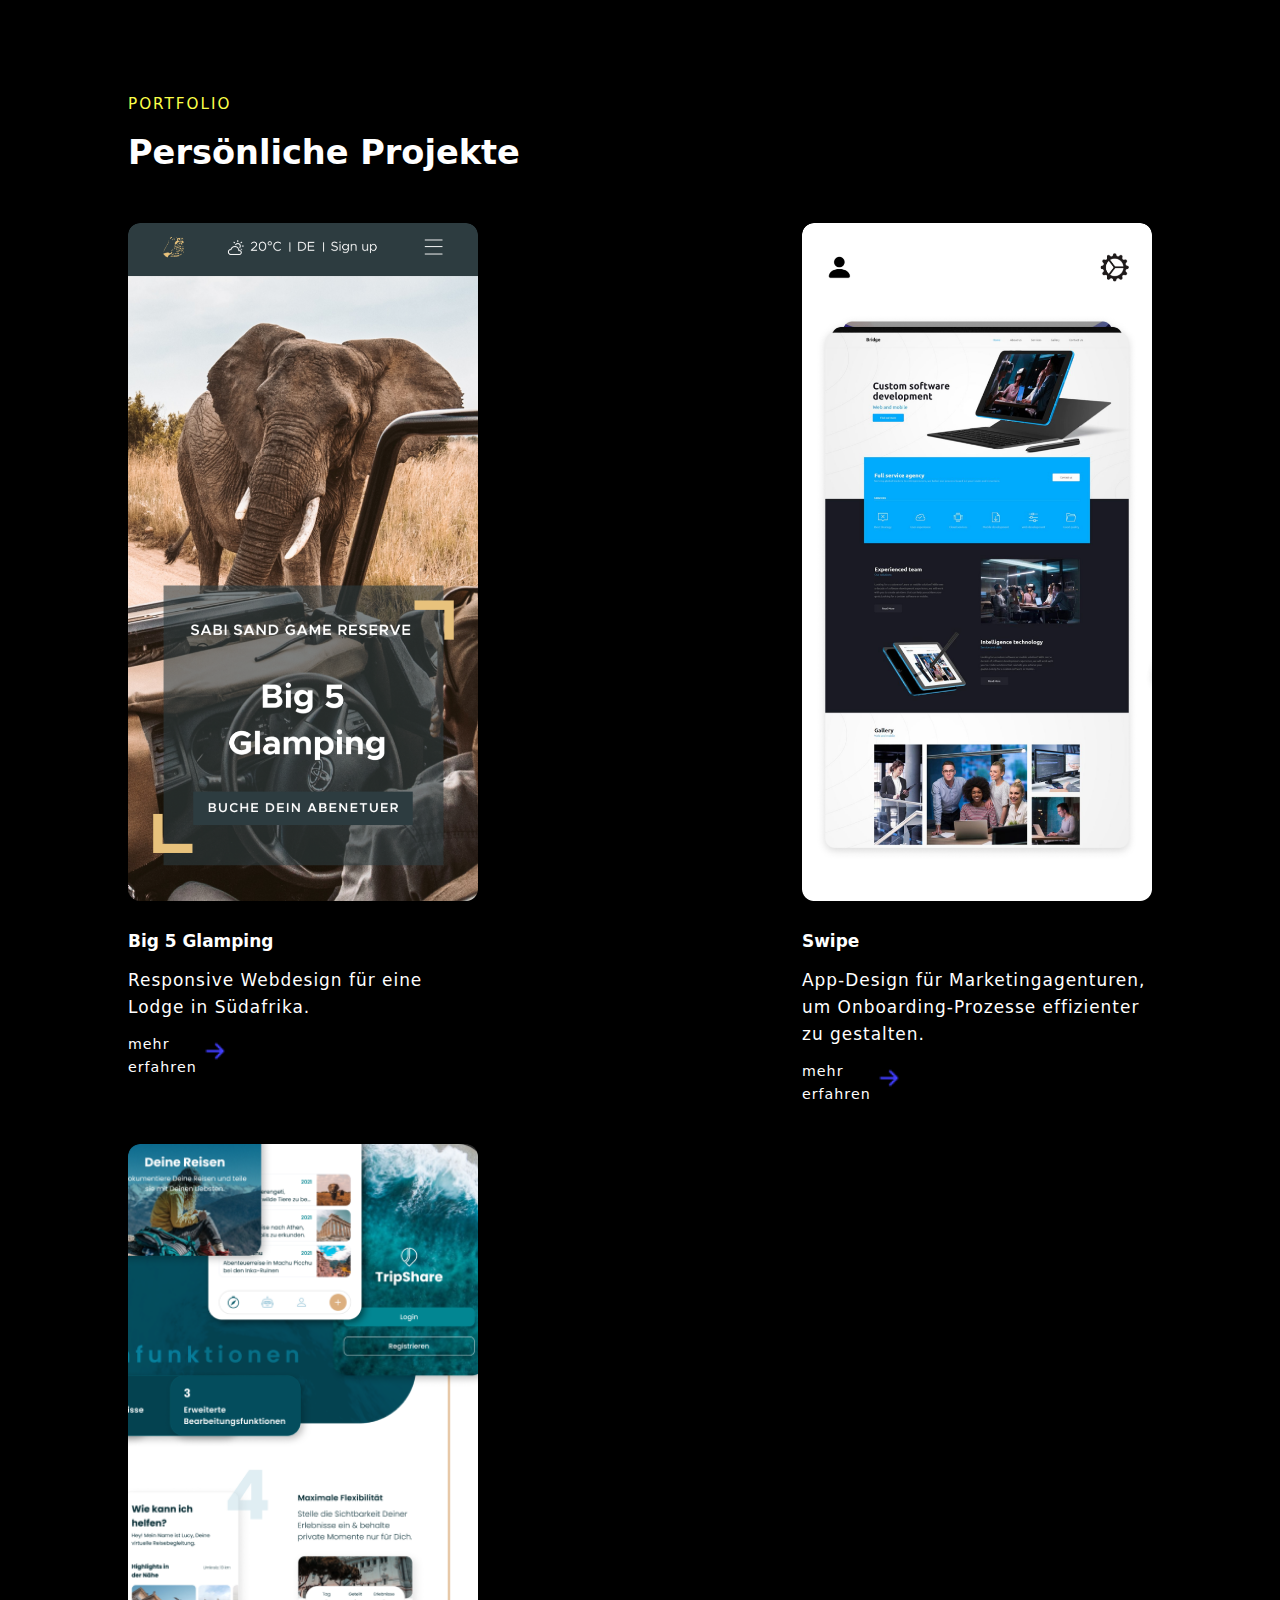
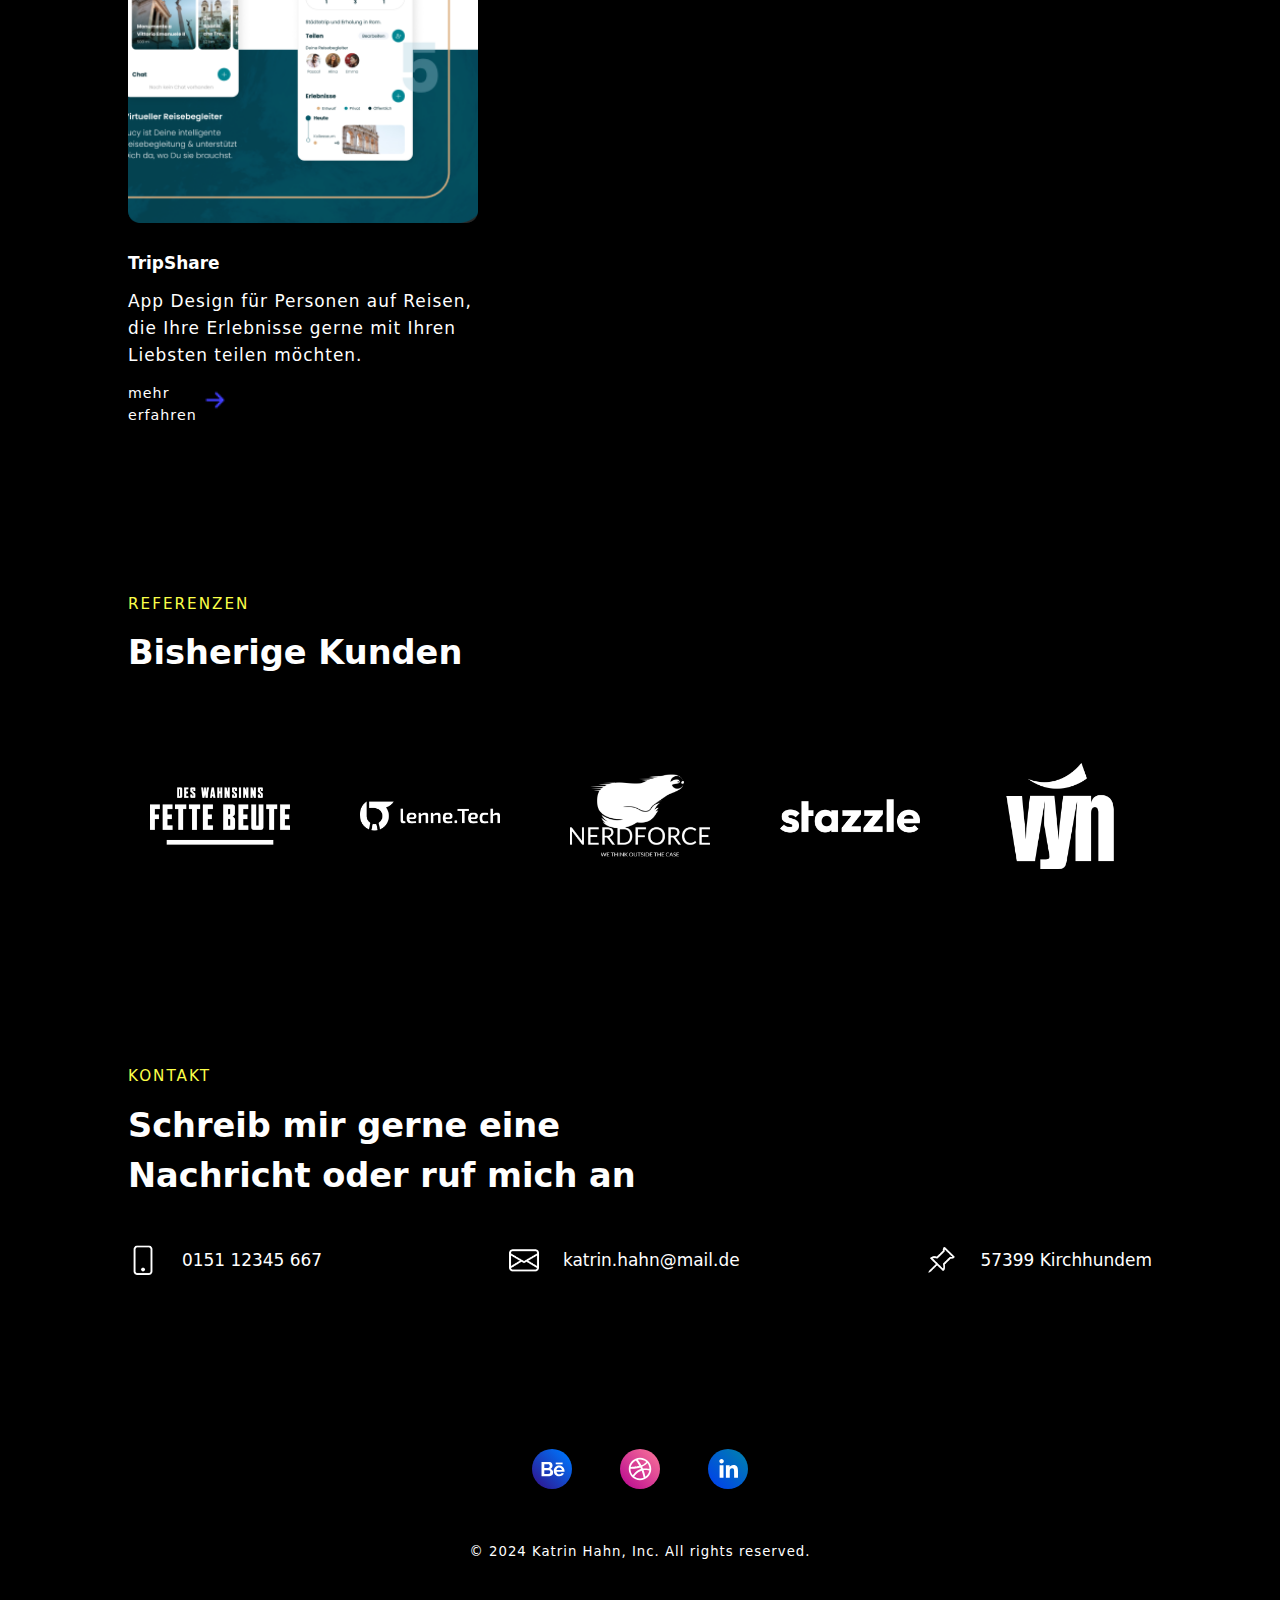
==== commit 6fbc1e18: "Rename Button" ====
--- a/index.html
+++ b/index.html
@@ -47,7 +47,7 @@
                 <p class="large">Design is not just what it looks like and feels like. Design is how it works.</p>
                 <p class="quelle">Steve Jobs</p>
             </div>
-            <button class="button"><a href="portfolio.html">Meine Projekte</a></button>
+            <button class="button"><a href="portfolio.html">Mein Portfolio</a></button>
         </div>
     </section>
 
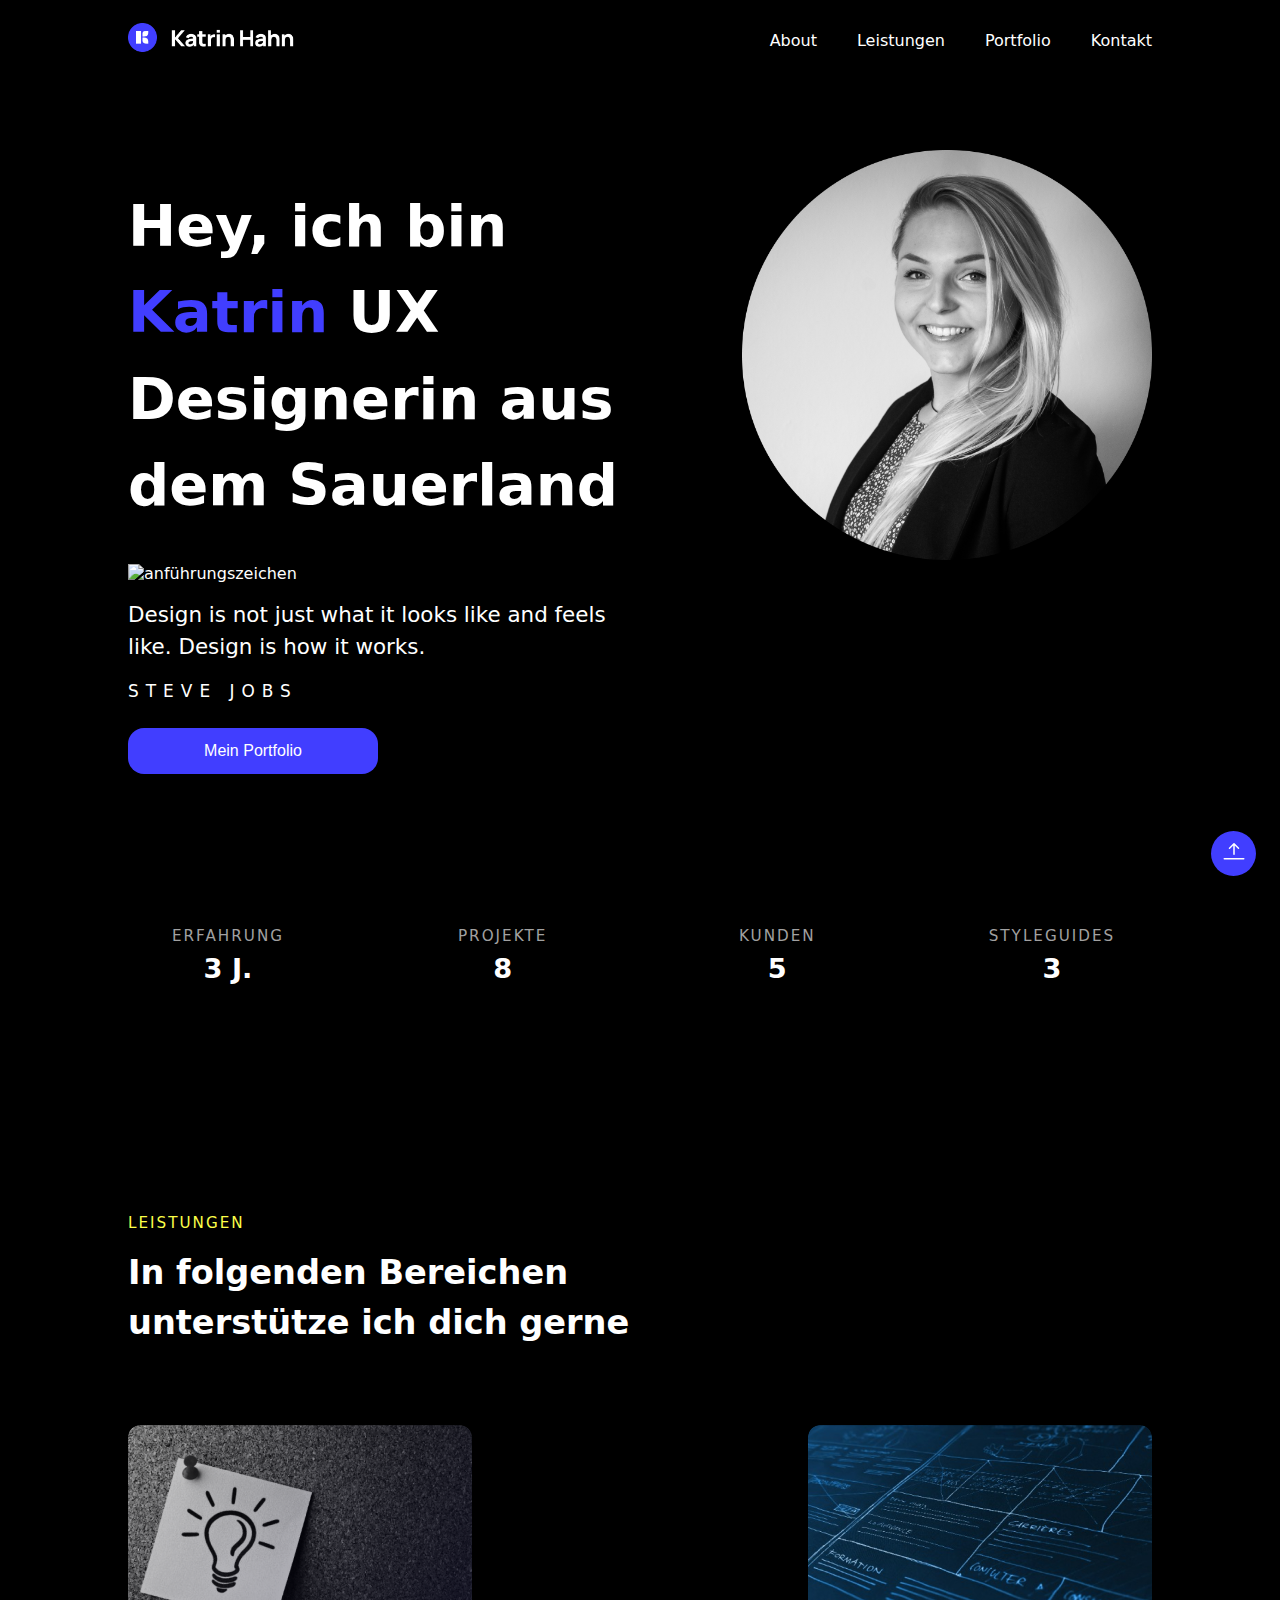
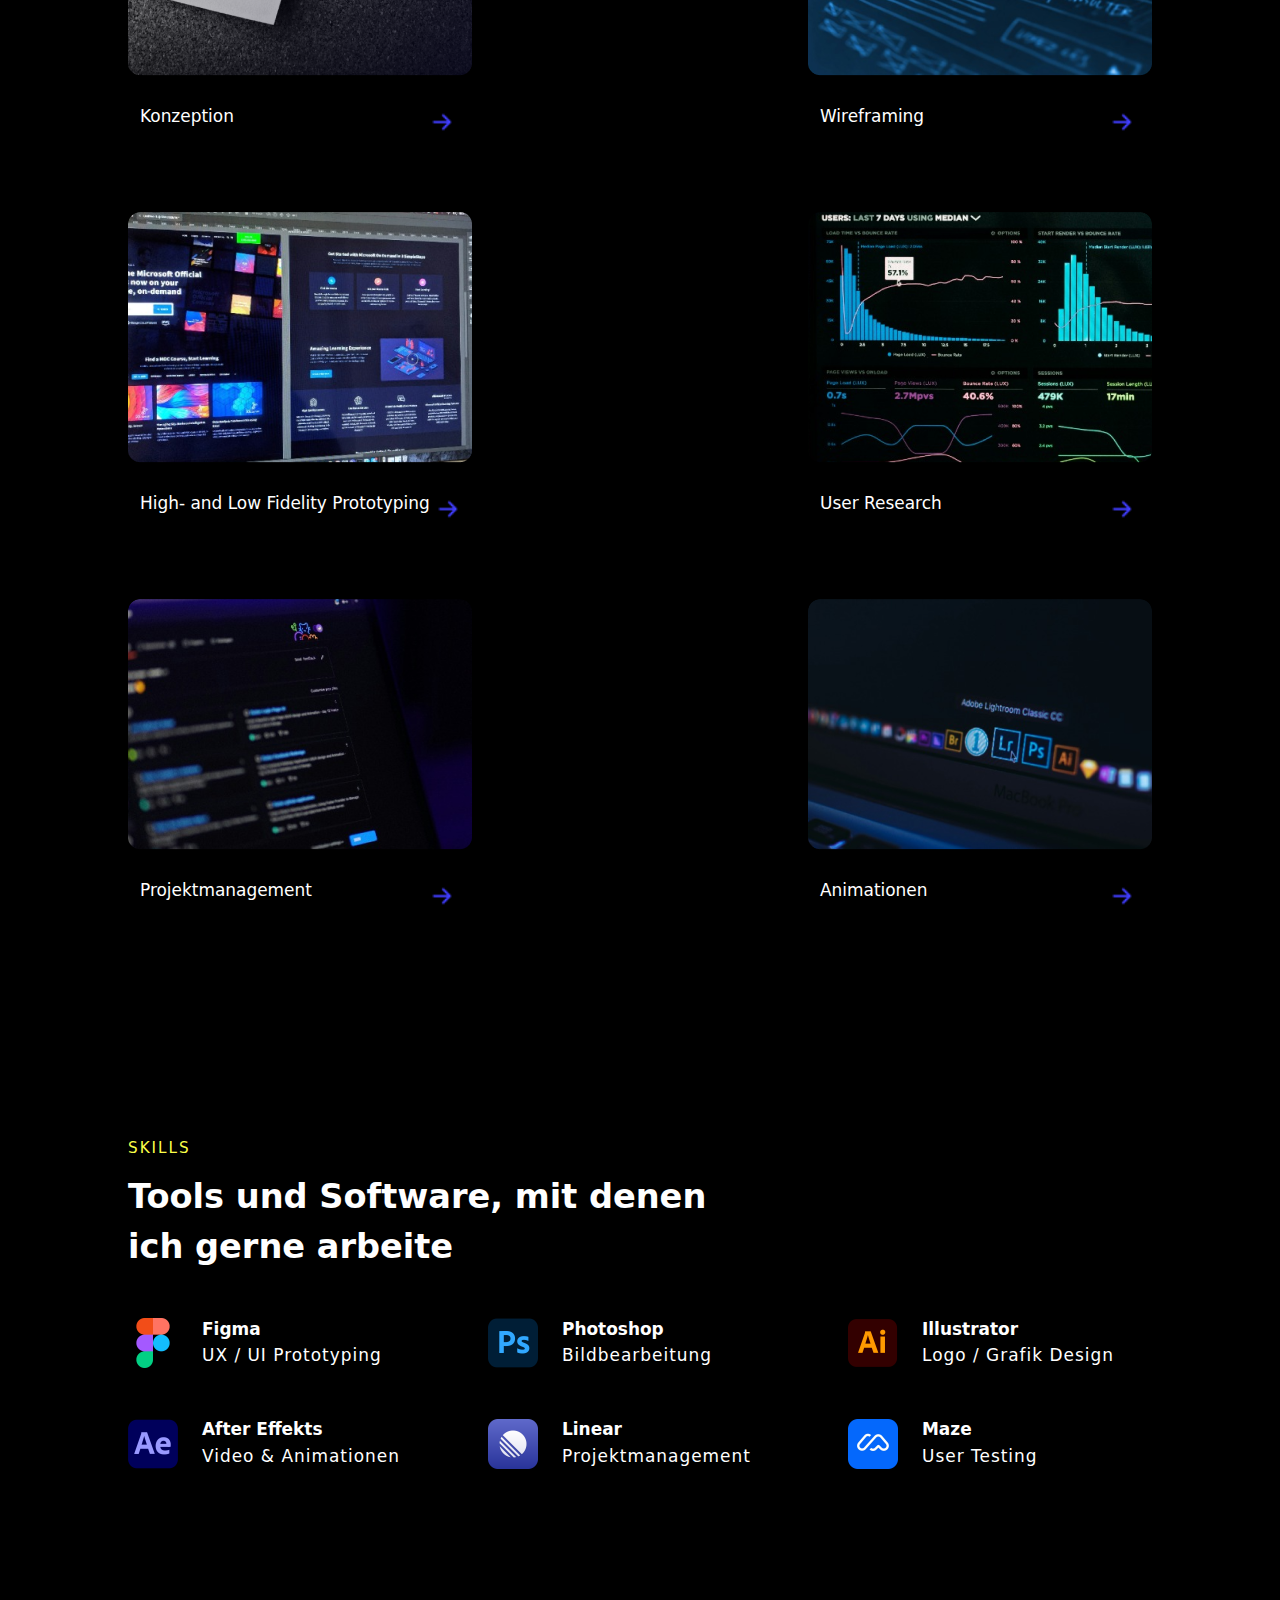
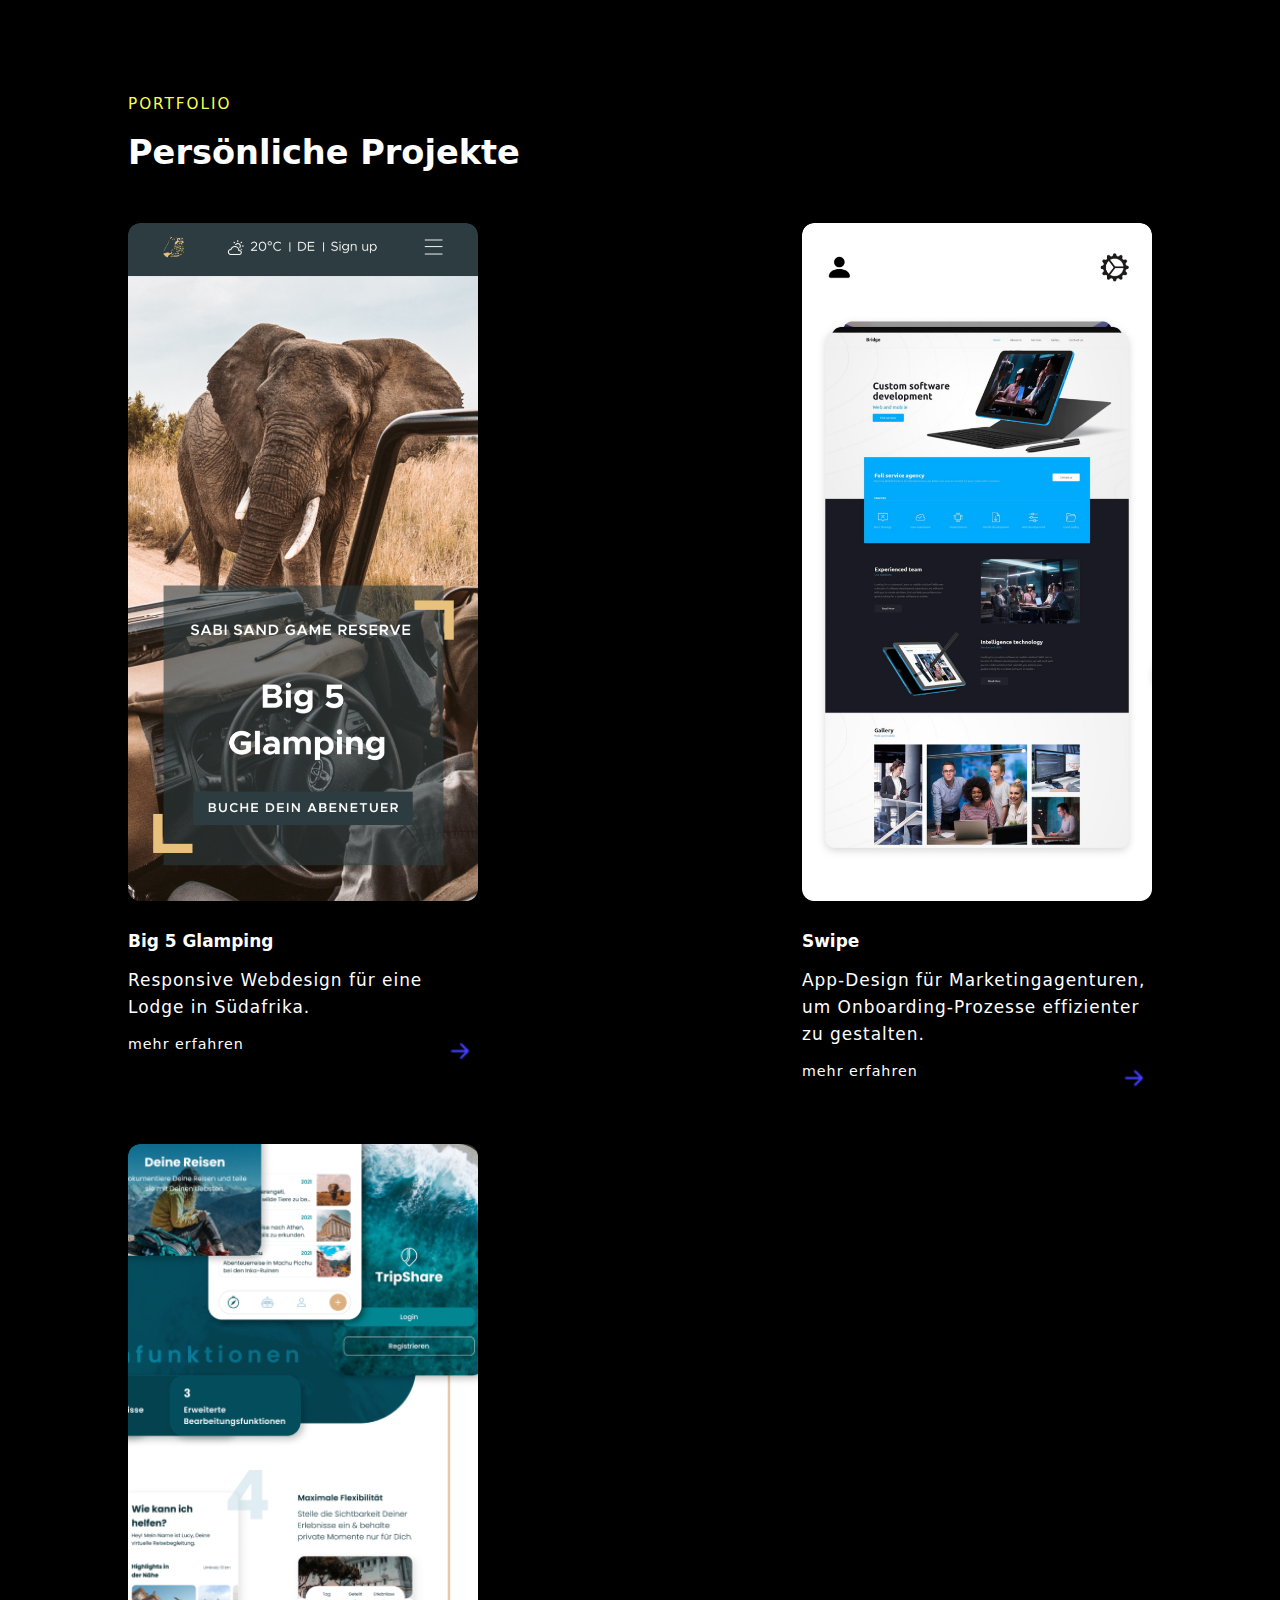
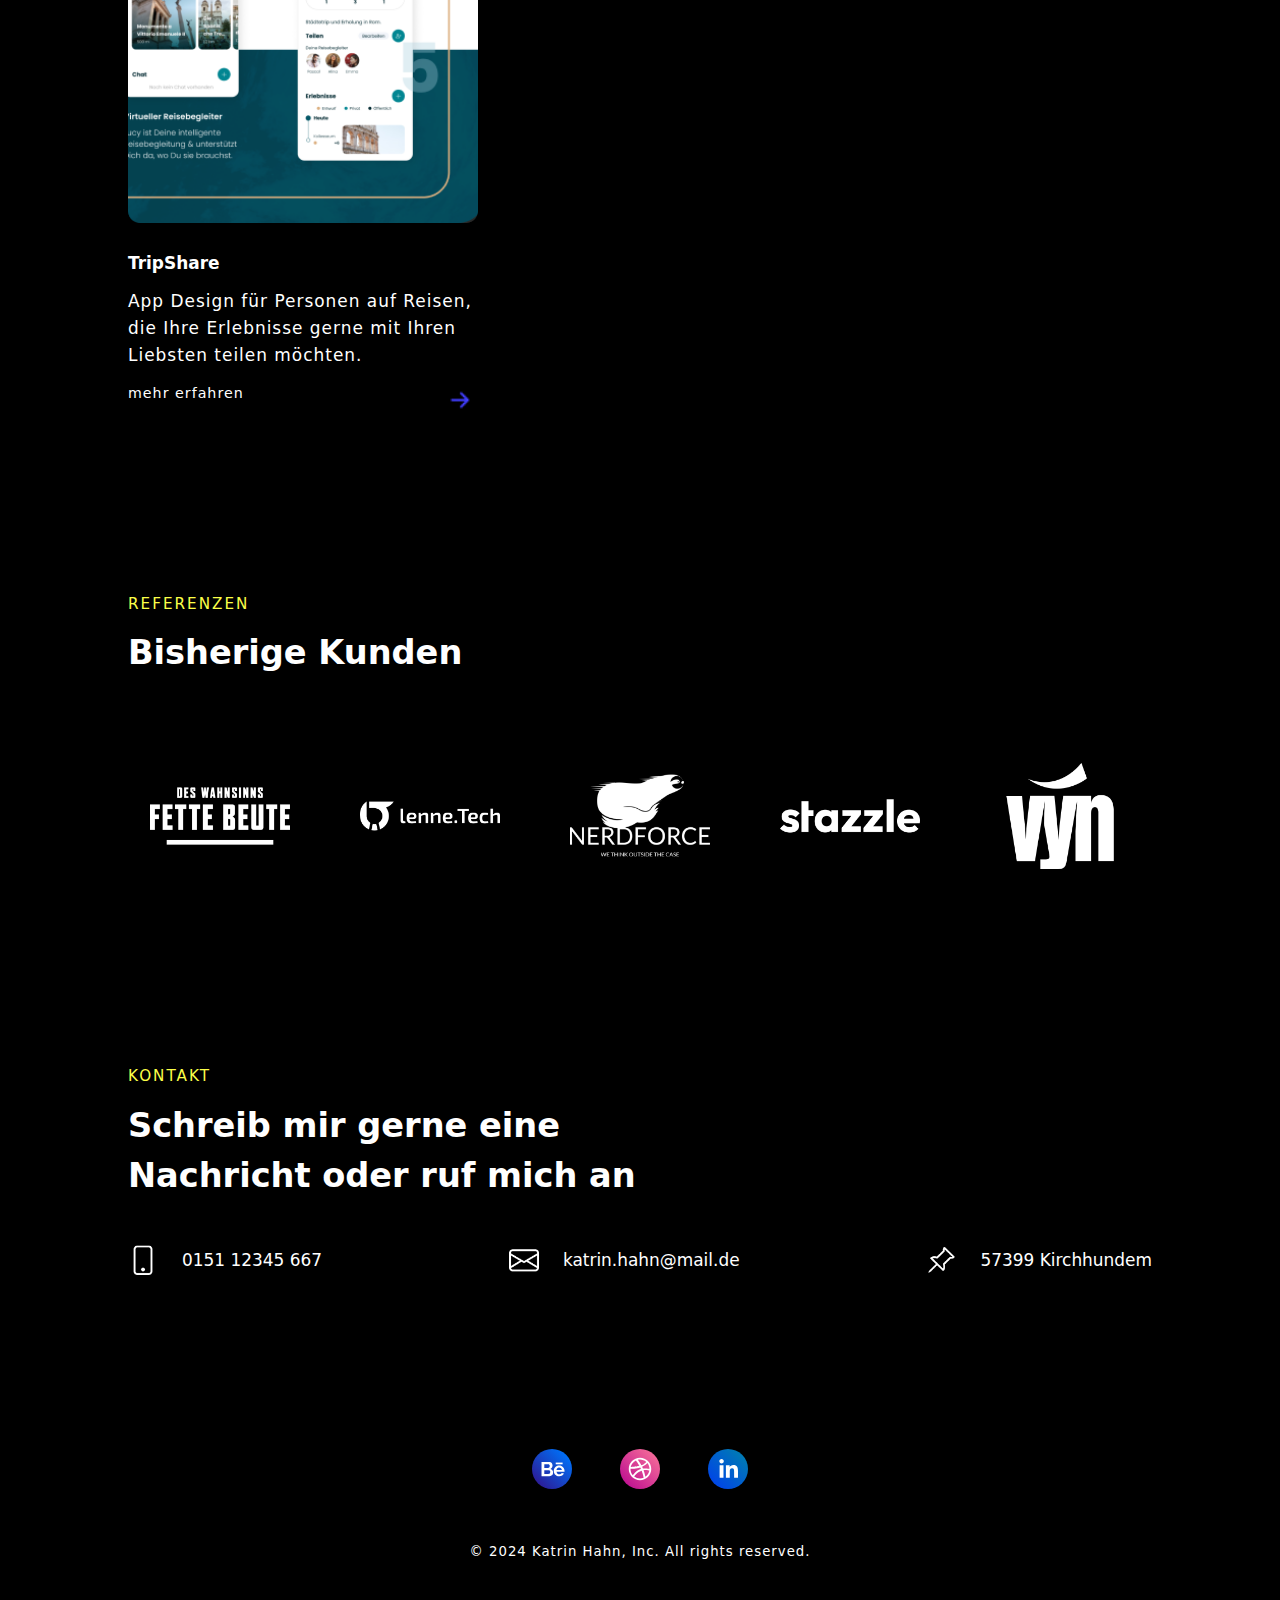
==== commit 4a233153: "animation page filled with content" ====
--- a/index.html
+++ b/index.html
@@ -150,7 +150,7 @@
                 </a>
                 </div>
                 <div class="services-card-text">
-                    <p>Video- und Bildbearbeitung</p>
+                    <p>Animationen</p>
                     <div class="link-icon">
                         <img src="images/ArrowRightShort.png" alt="ArrowRightShort">
                     </div>
--- a/style.css
+++ b/style.css
@@ -1214,7 +1214,7 @@
     display: flex;
     justify-content: space-between;
     flex-wrap: nowrap;
-    width: 36px;
+    width: auto;
     height: 36px;
 }
 
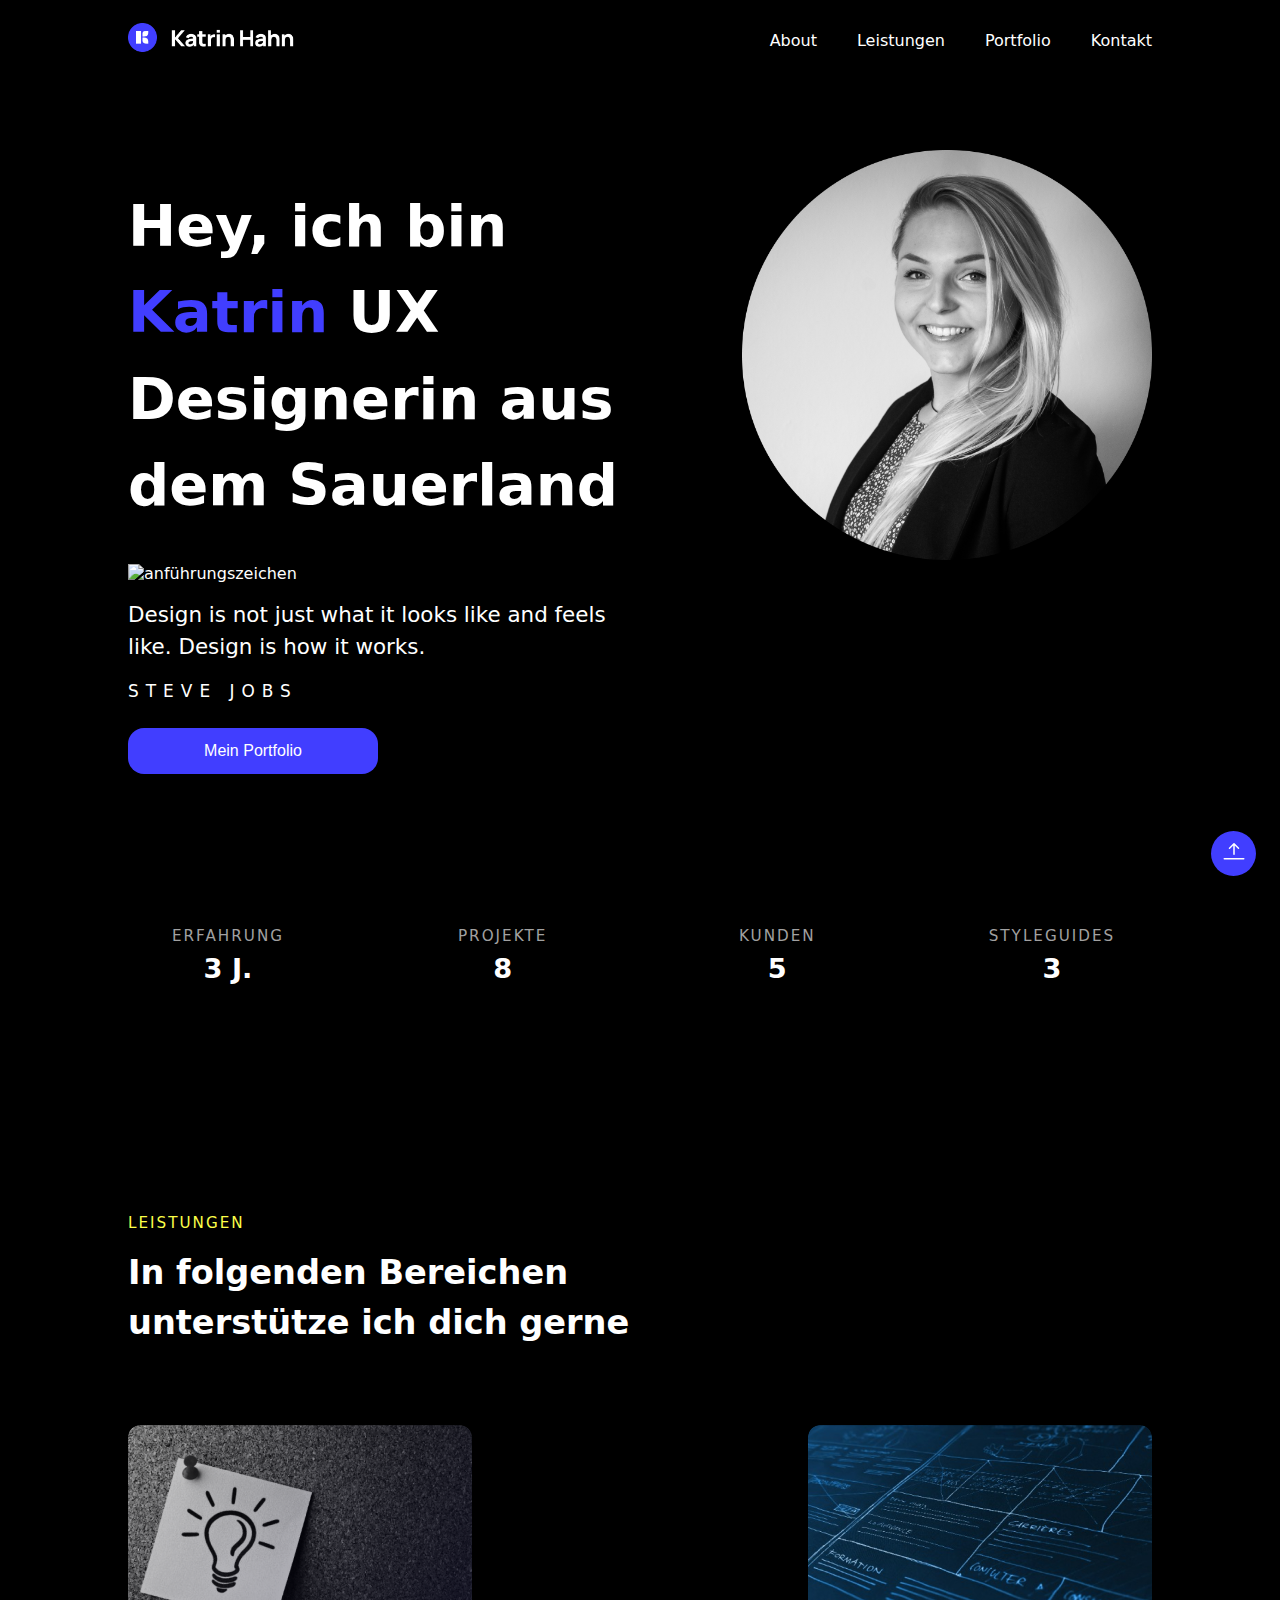
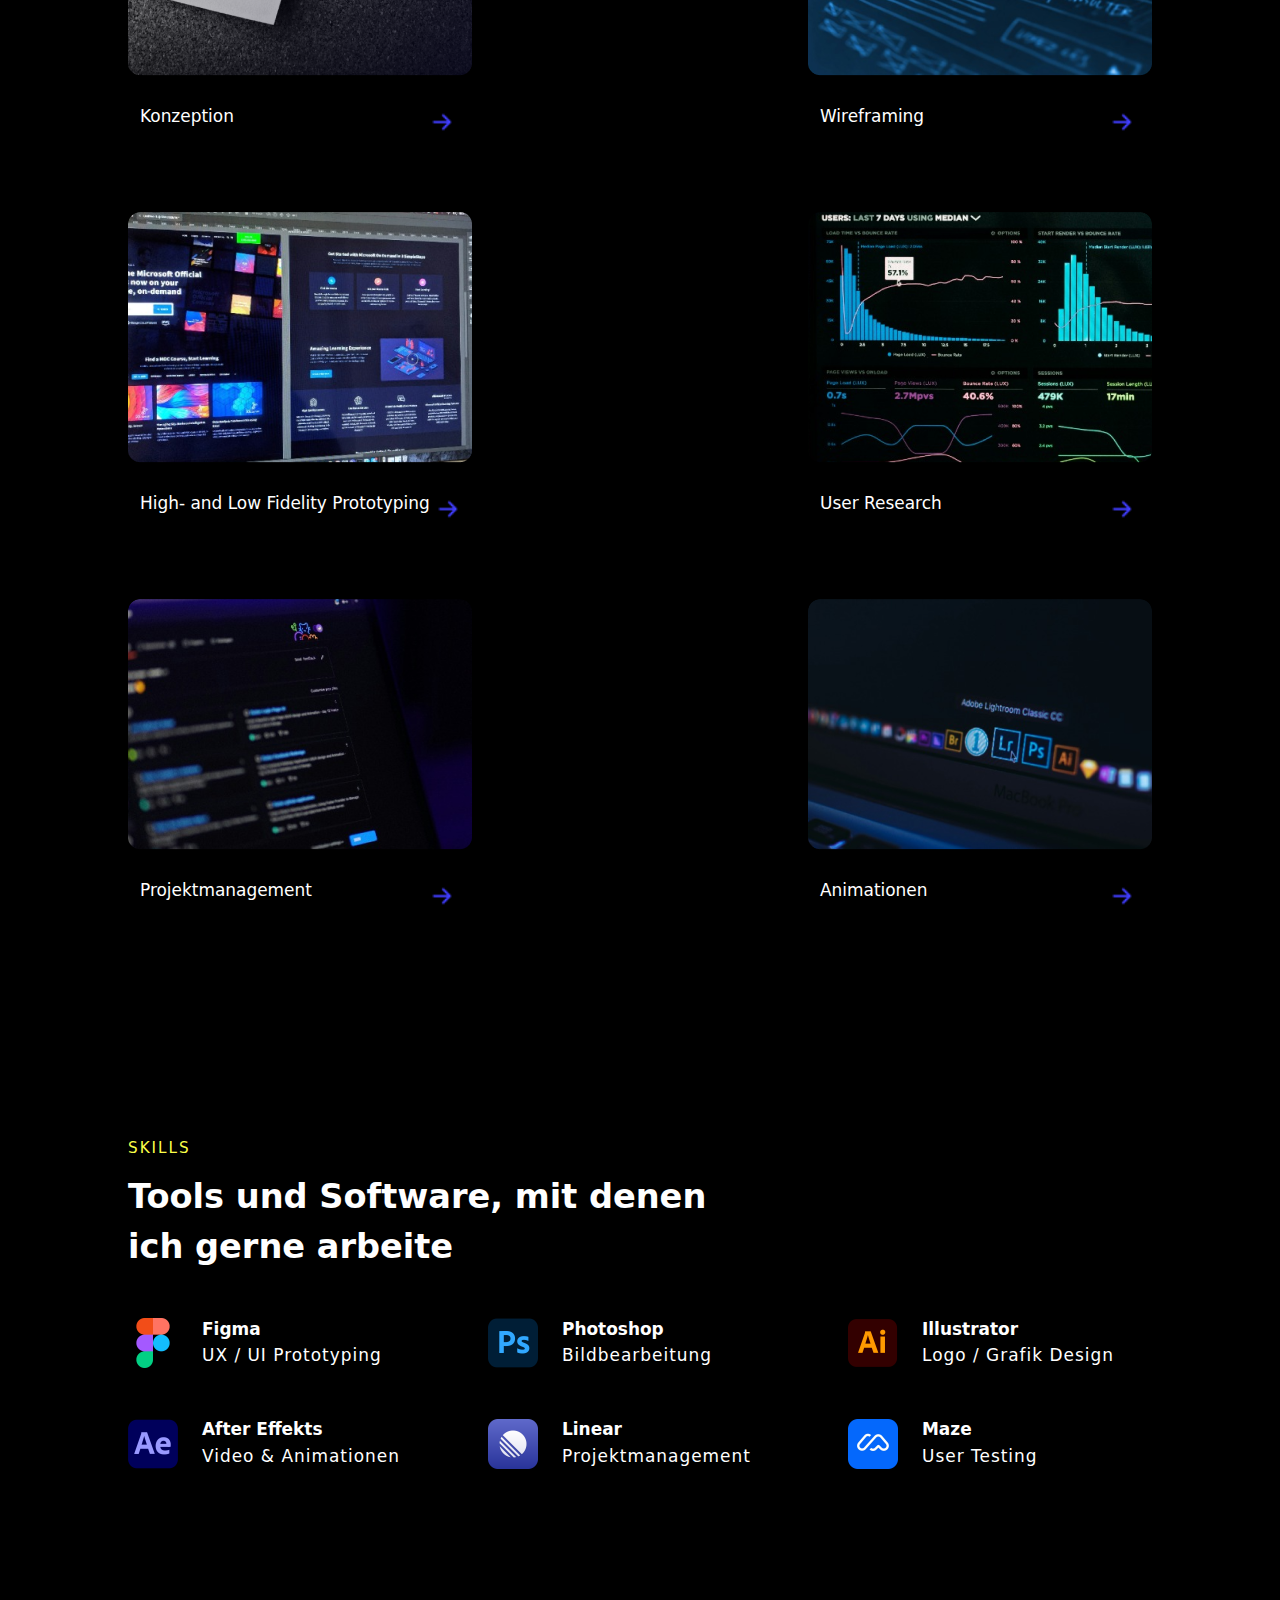
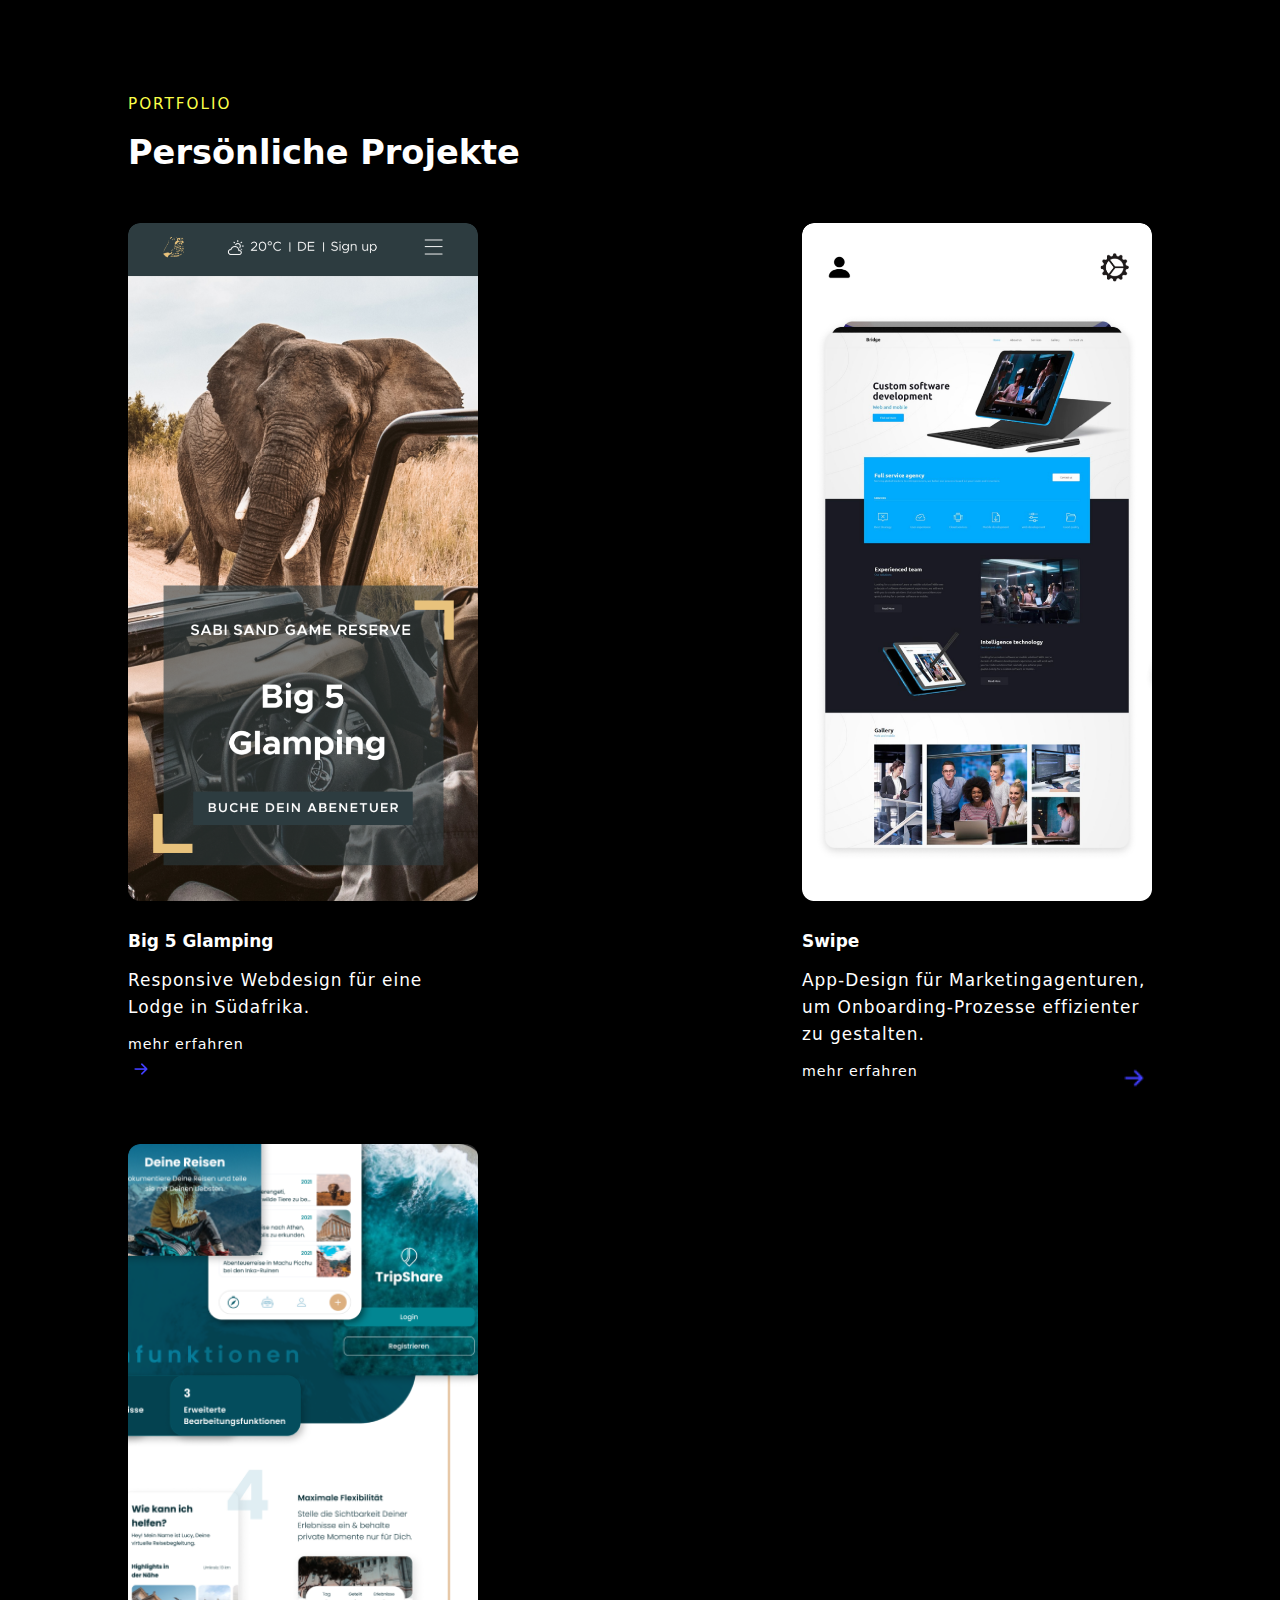
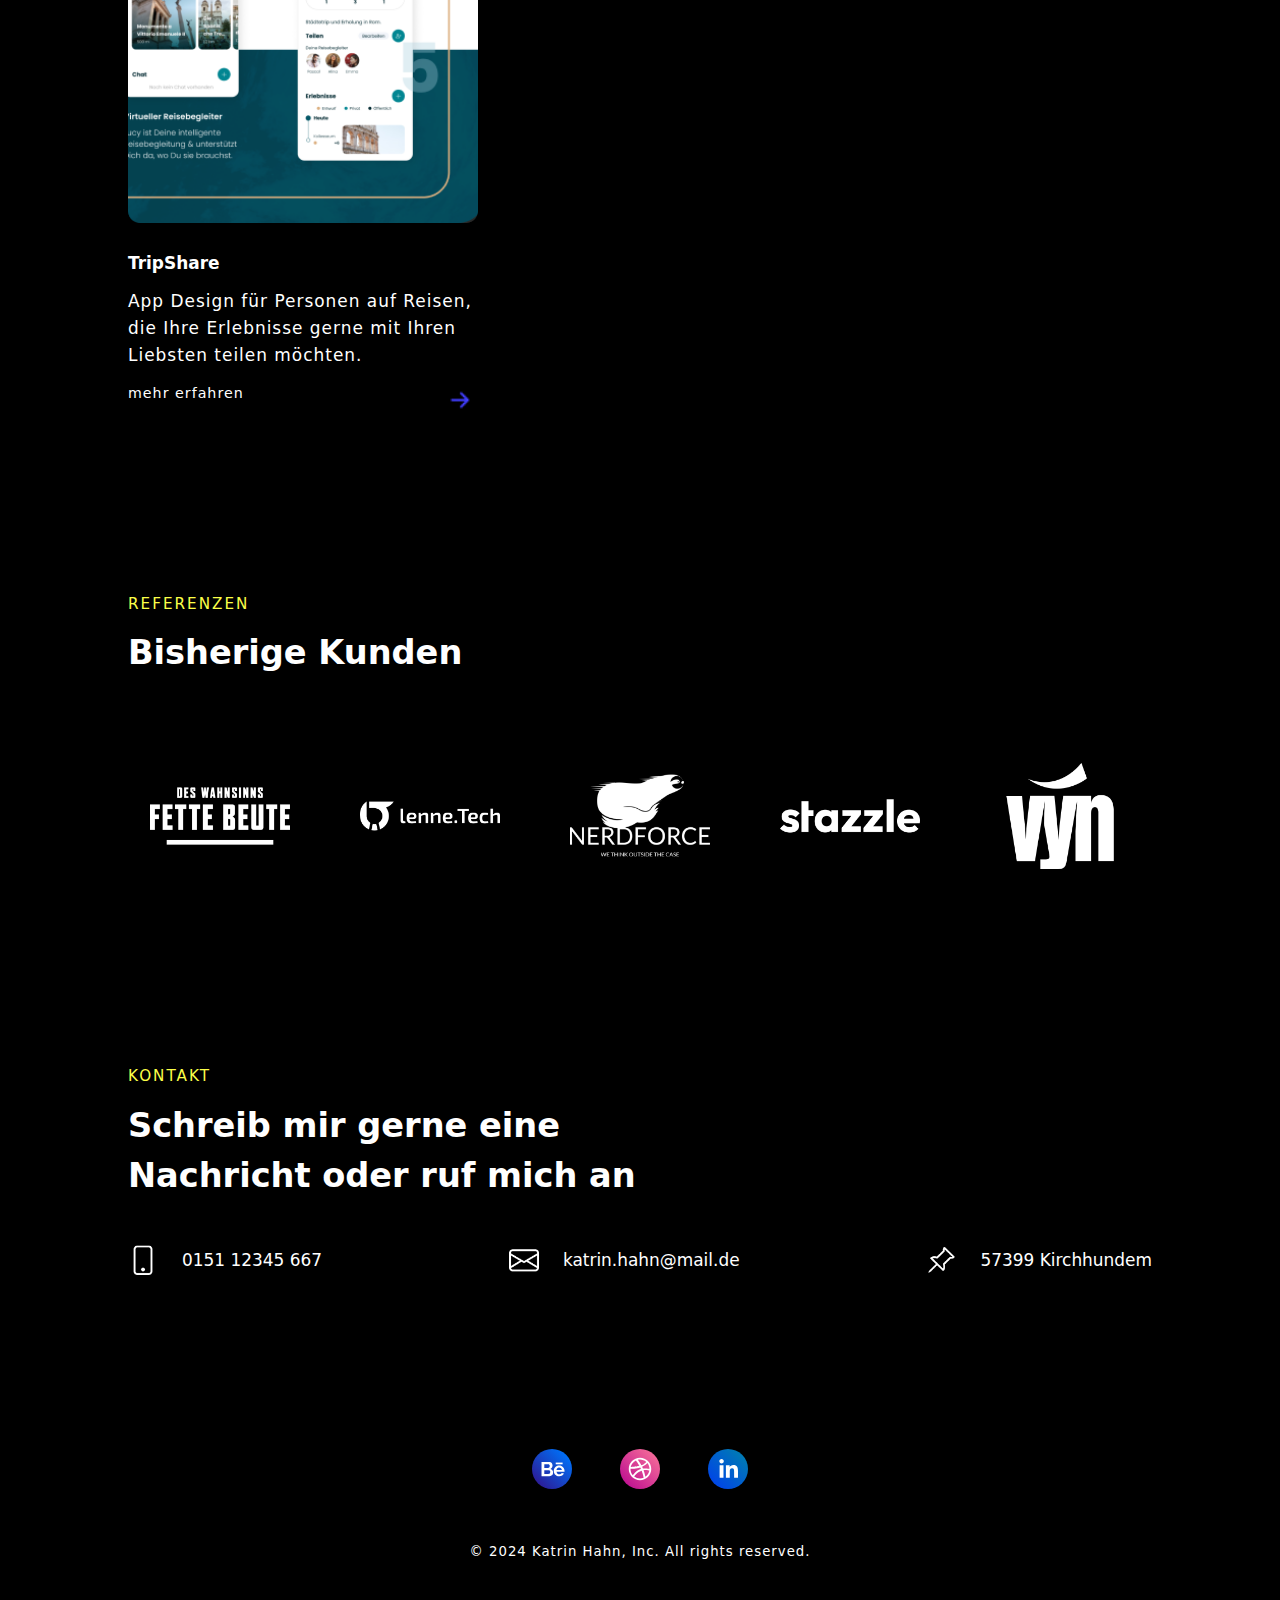
==== commit ddbc9126: "Page anchor set on portfolio page (project big 5 glamping) and link from index.html portfolio" ====
--- a/index.html
+++ b/index.html
@@ -226,8 +226,10 @@
                     <p class="bold">Big 5 Glamping</p>
                     <p class="light">Responsive Webdesign für eine Lodge in Südafrika.</p>
                     <div class="link-icon">
+                        <a href="portfolio.html#big5">
                         <p class="small">mehr erfahren</p>
                         <img src="images/ArrowRightShort.png" alt="ArrowRightShort">
+                        </a>
                     </div>
                 </div>
             </div>
--- a/style.css
+++ b/style.css
@@ -28,6 +28,7 @@
 @media only screen and (max-width: 992px) {
     h1 {
         font-size: 2.8rem;
+        text-align: center;
     }
 }
 
@@ -35,12 +36,14 @@
 @media only screen and (max-width: 768px) {
     h1 {
         font-size: 2.4rem;
-    }
-}
+        text-align: center;
+  }
+    }
 
 
 @media only screen and (max-width: 576px) {
     h1 {
+        text-align: center;
         font-size: 2.0rem;
     }
 }
@@ -933,7 +936,7 @@
 @media only screen and (max-width: 576px) {
     .stat {
         display: flex;
-        justify-content: space-between;
+        justify-content: center;
         margin-top: 90px;
         margin-bottom: 90px;
     }
@@ -1569,6 +1572,7 @@
     gap: 4px;
     padding: 32px;
     max-width: 220px;
+    min-width: 220px;
     height: auto;
     background: #02011f;
     border-radius: 24px;
@@ -1660,7 +1664,7 @@
 
 @media only screen and (max-width: 576px) {
     .tab-container {
-        height: 6px;
+        height: 66px;
     }
 }
 
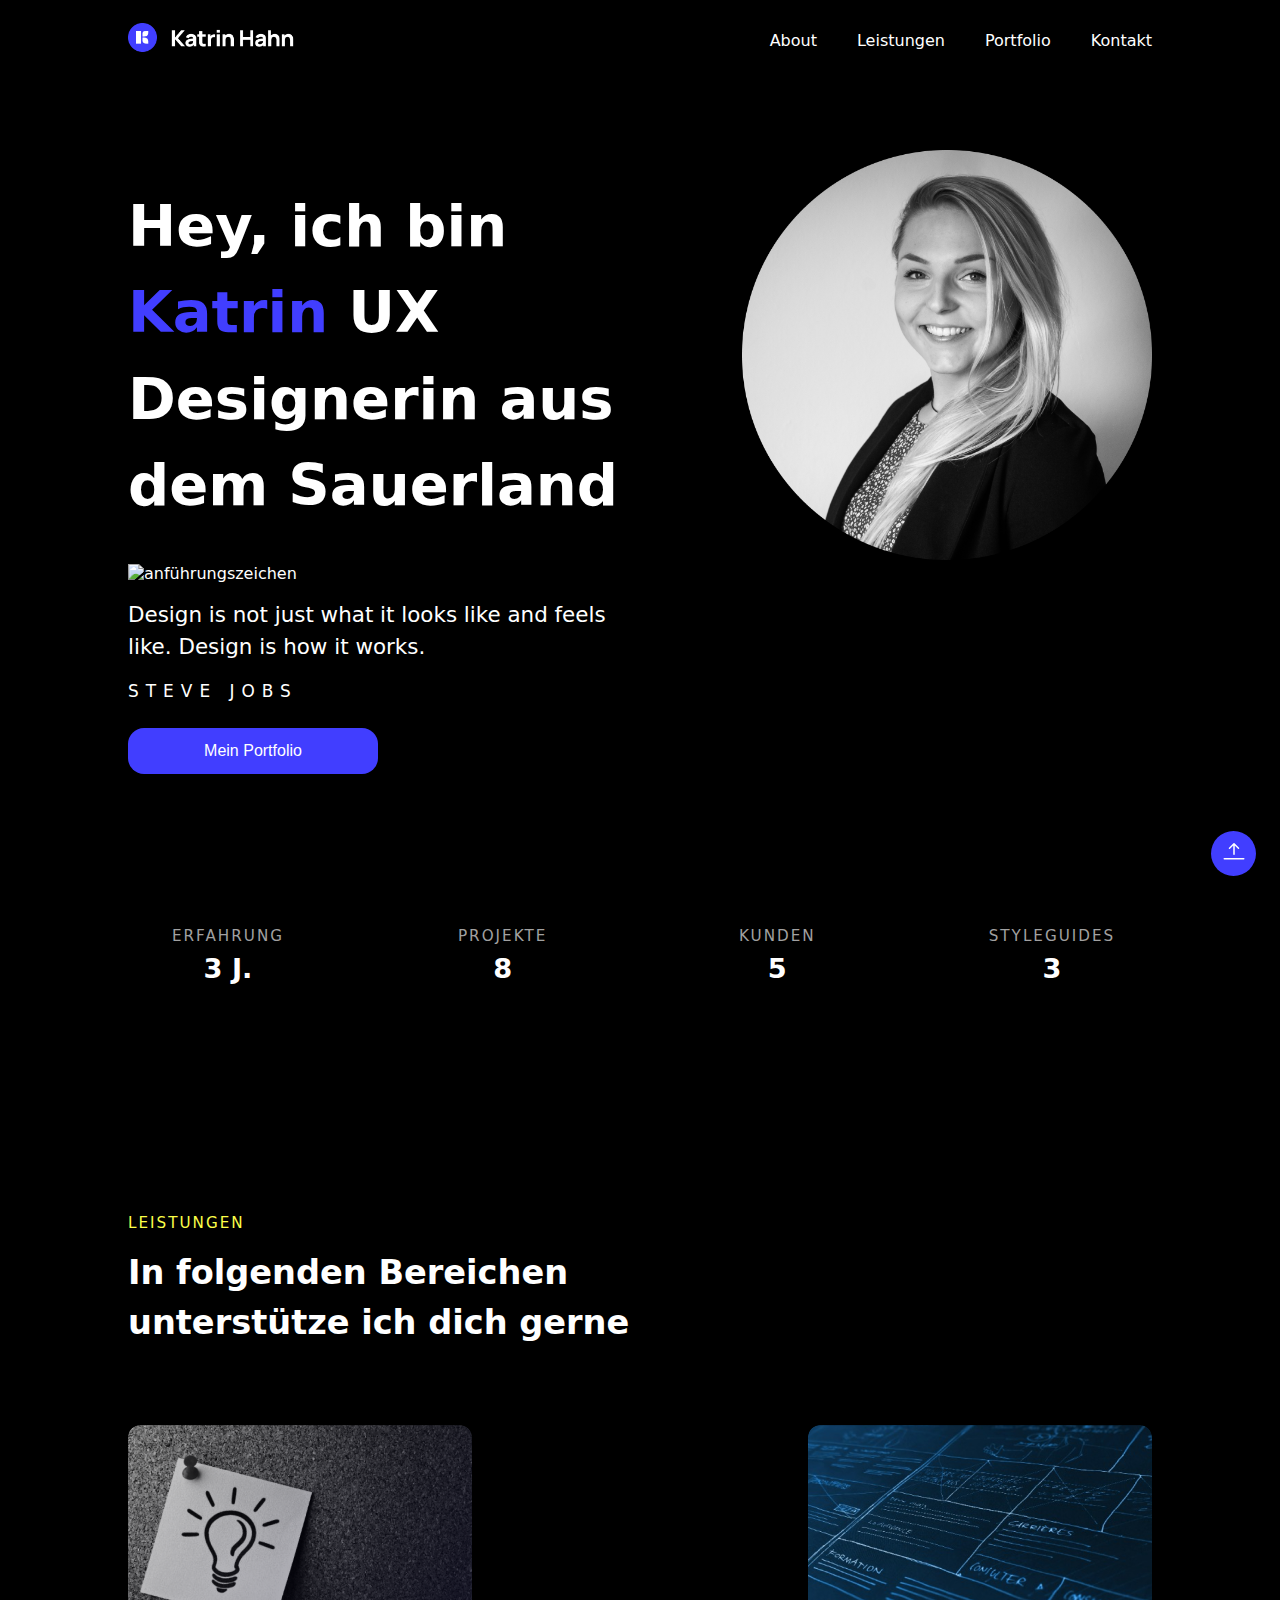
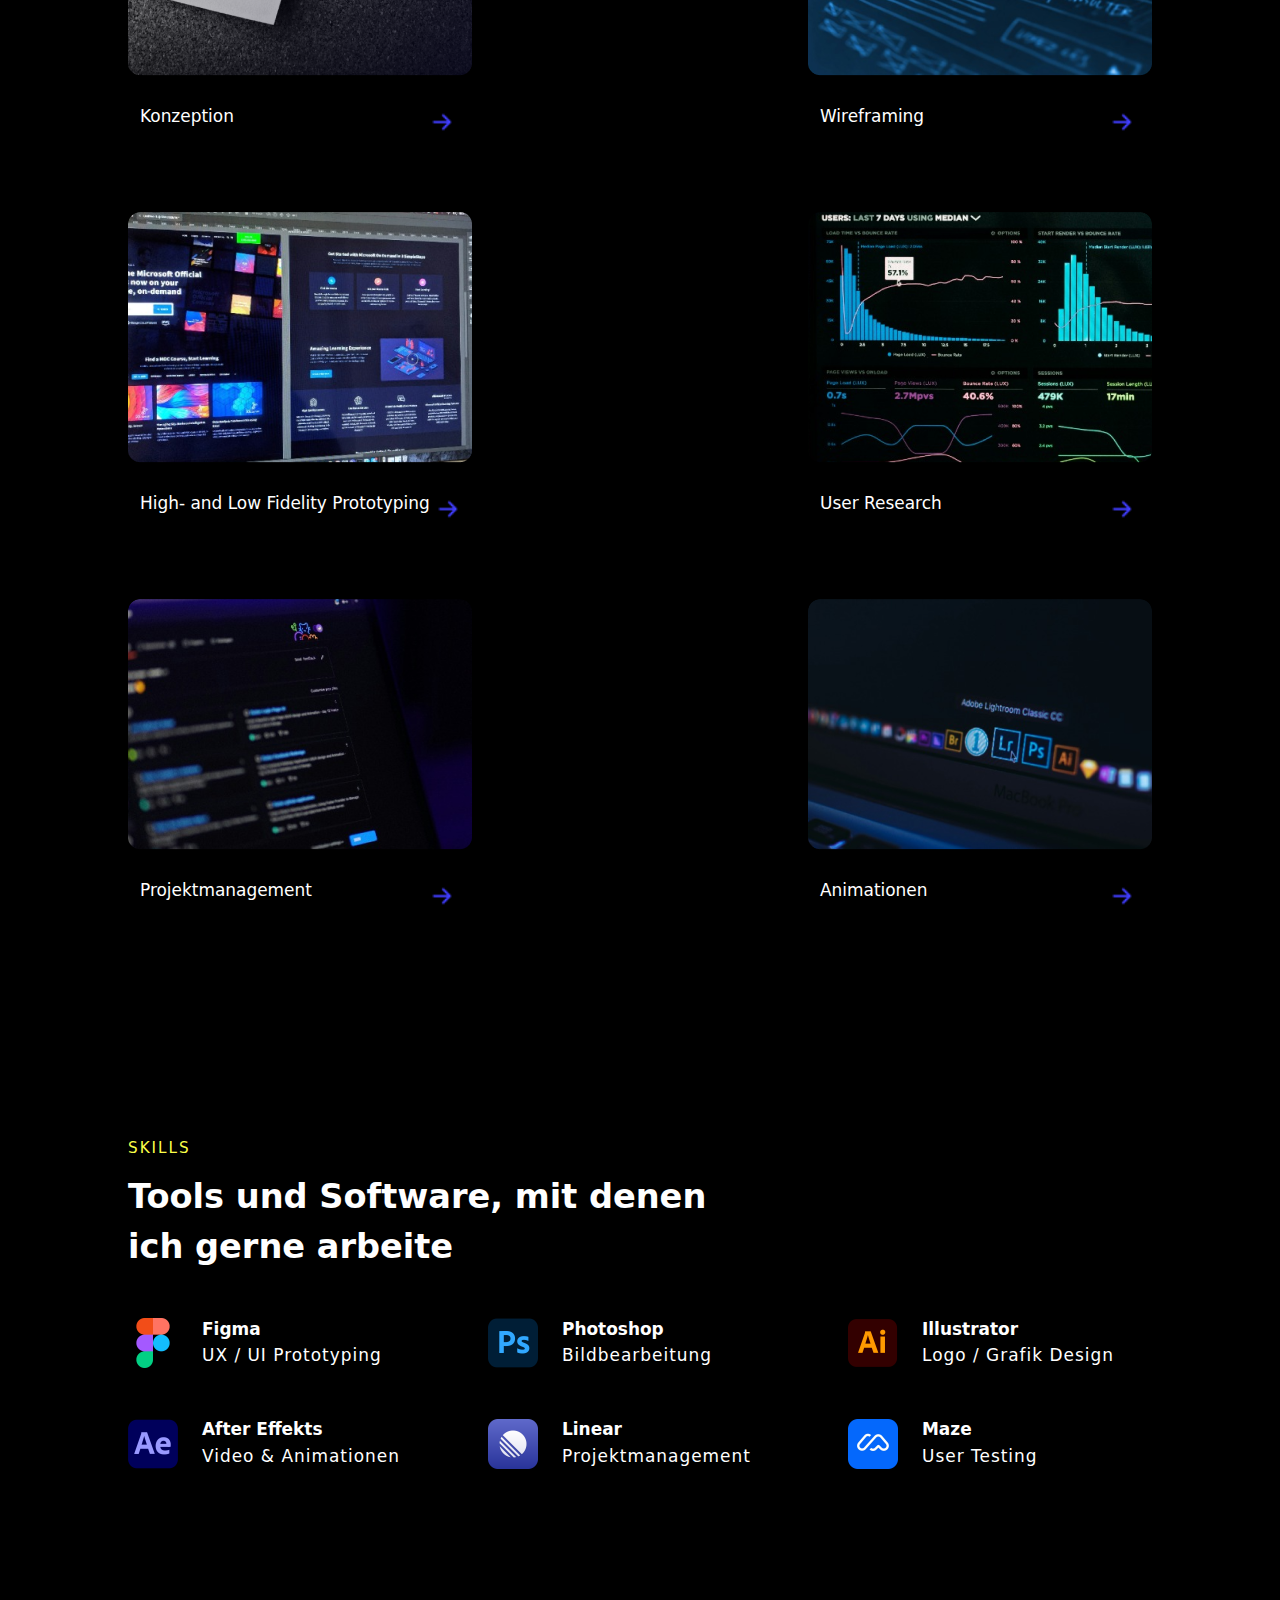
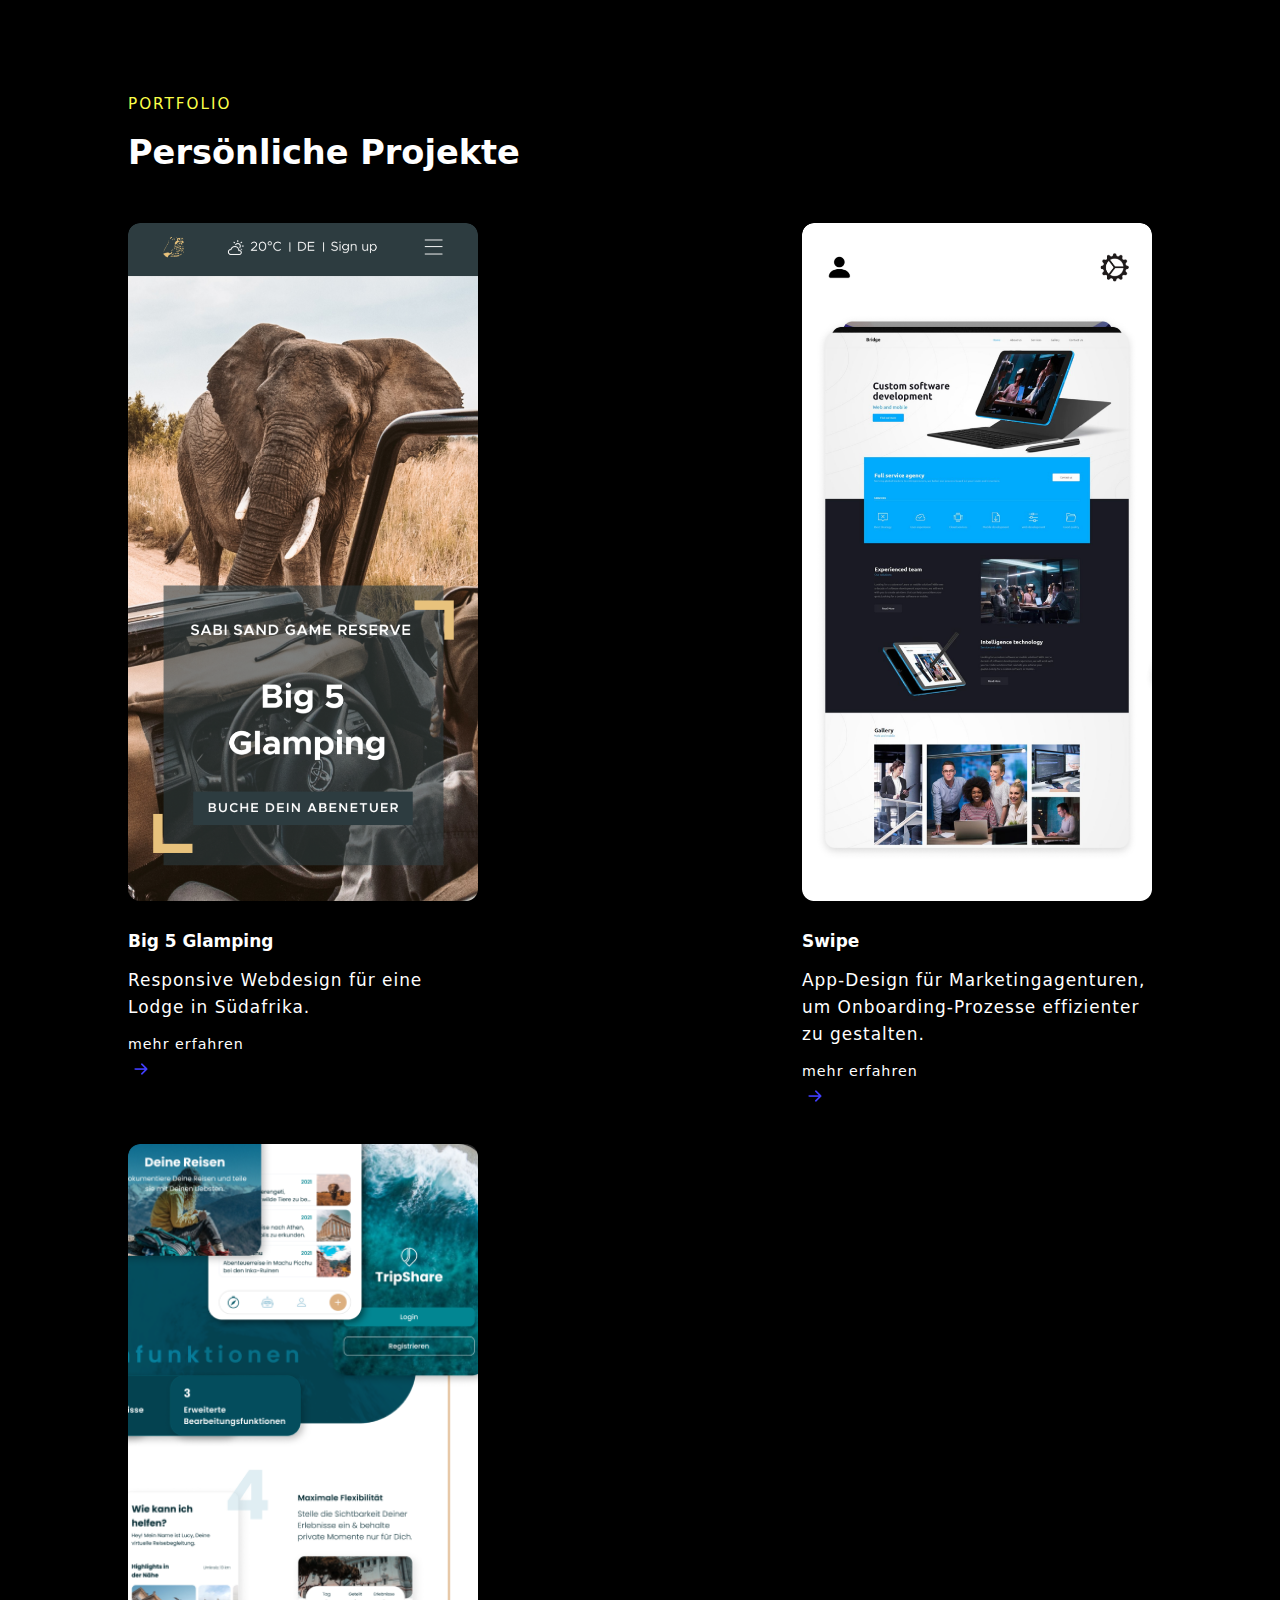
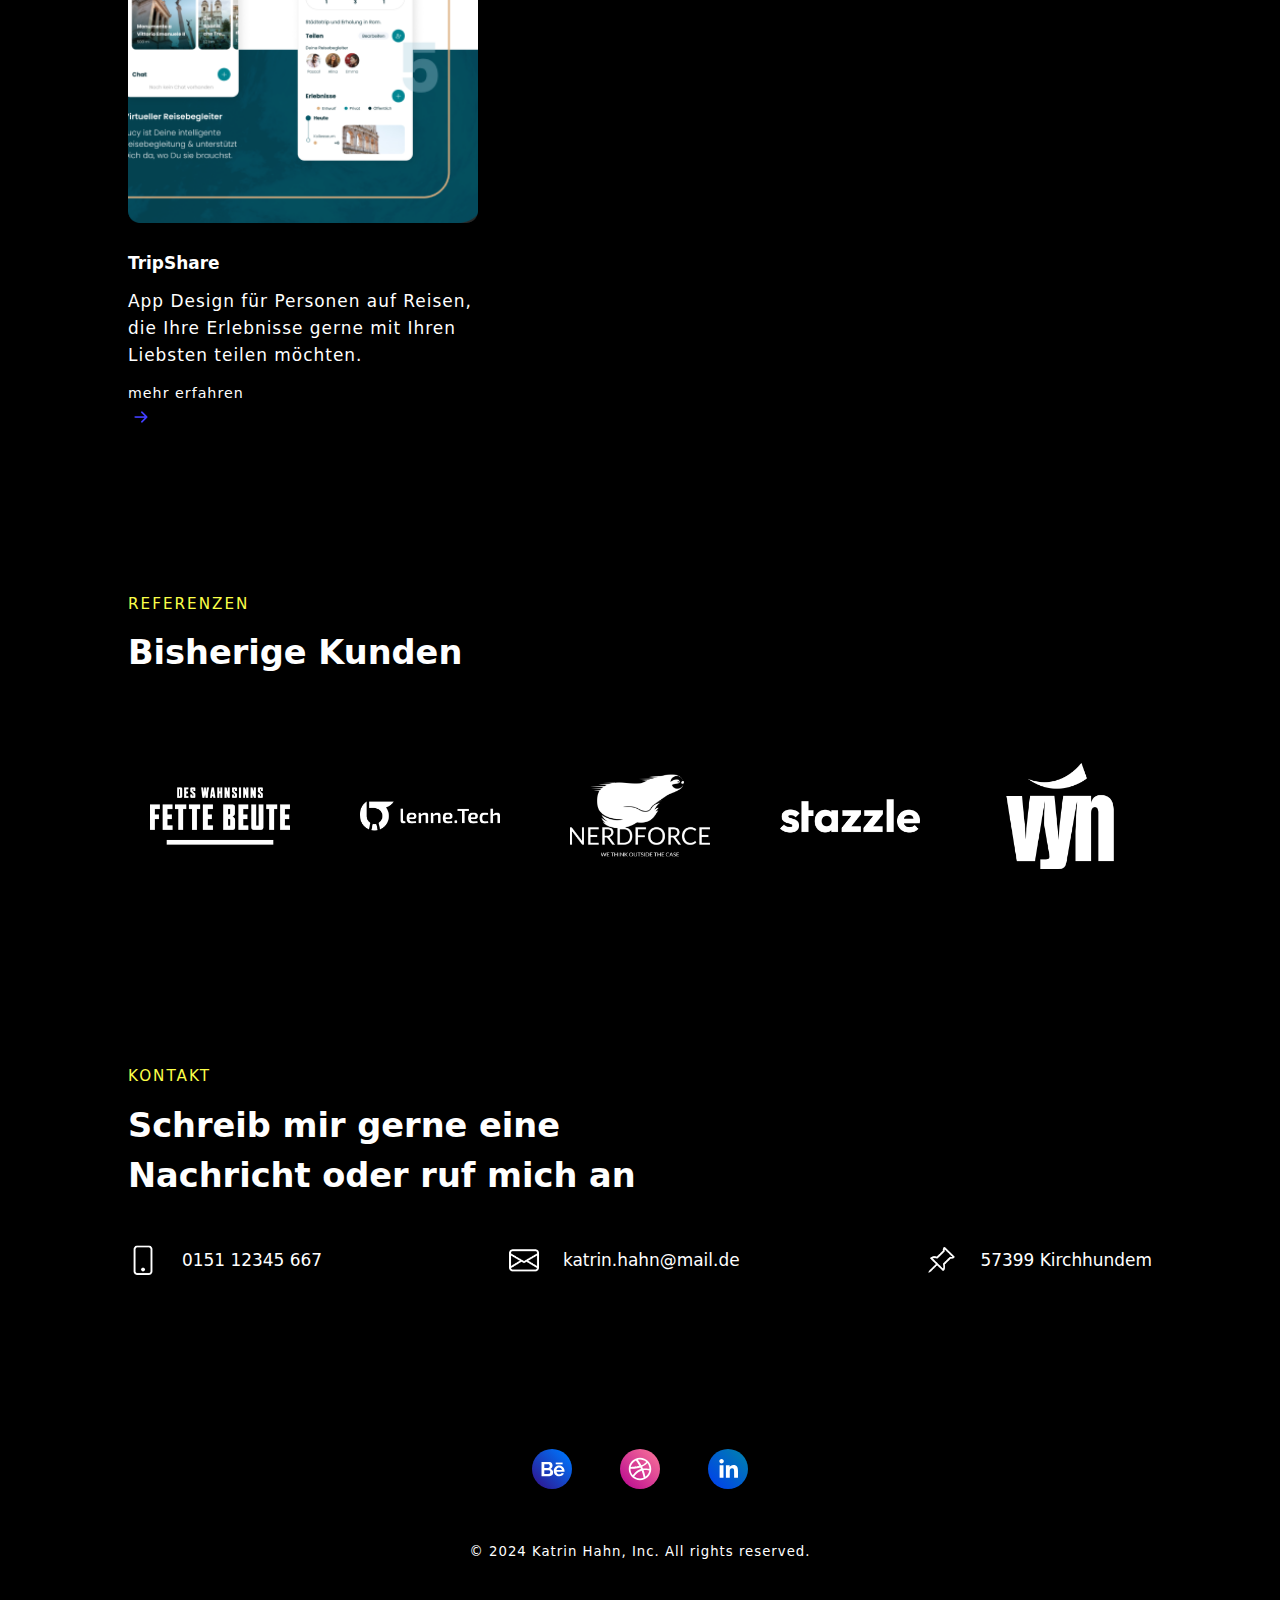
==== commit 4bfbf768: "Page anchor set on portfolio page (project swipe) and link from index.html" ====
--- a/index.html
+++ b/index.html
@@ -226,7 +226,7 @@
                     <p class="bold">Big 5 Glamping</p>
                     <p class="light">Responsive Webdesign für eine Lodge in Südafrika.</p>
                     <div class="link-icon">
-                        <a href="portfolio.html#big5">
+                        <a href="portfolio.html#big5-anchor">
                         <p class="small">mehr erfahren</p>
                         <img src="images/ArrowRightShort.png" alt="ArrowRightShort">
                         </a>
@@ -242,8 +242,10 @@
                     <p class="light">App-Design für Marketingagenturen, um Onboarding-Prozesse effizienter zu gestalten.
                     </p>
                     <div class="link-icon">
+                        <a href="portfolio.html#swipe-anchor">
                         <p class="small">mehr erfahren</p>
                         <img src="images/ArrowRightShort.png" alt="ArrowRightShort">
+                        </a>
                     </div>
                 </div>
             </div>
@@ -257,8 +259,10 @@
                         Liebsten
                         teilen möchten.</p>
                     <div class="link-icon">
+                        <a href="portfolio.html#tripshare-anchor">
                         <p class="small">mehr erfahren</p>
                         <img src="images/ArrowRightShort.png" alt="ArrowRightShort">
+                        </a>
                     </div>
                 </div>
             </div>
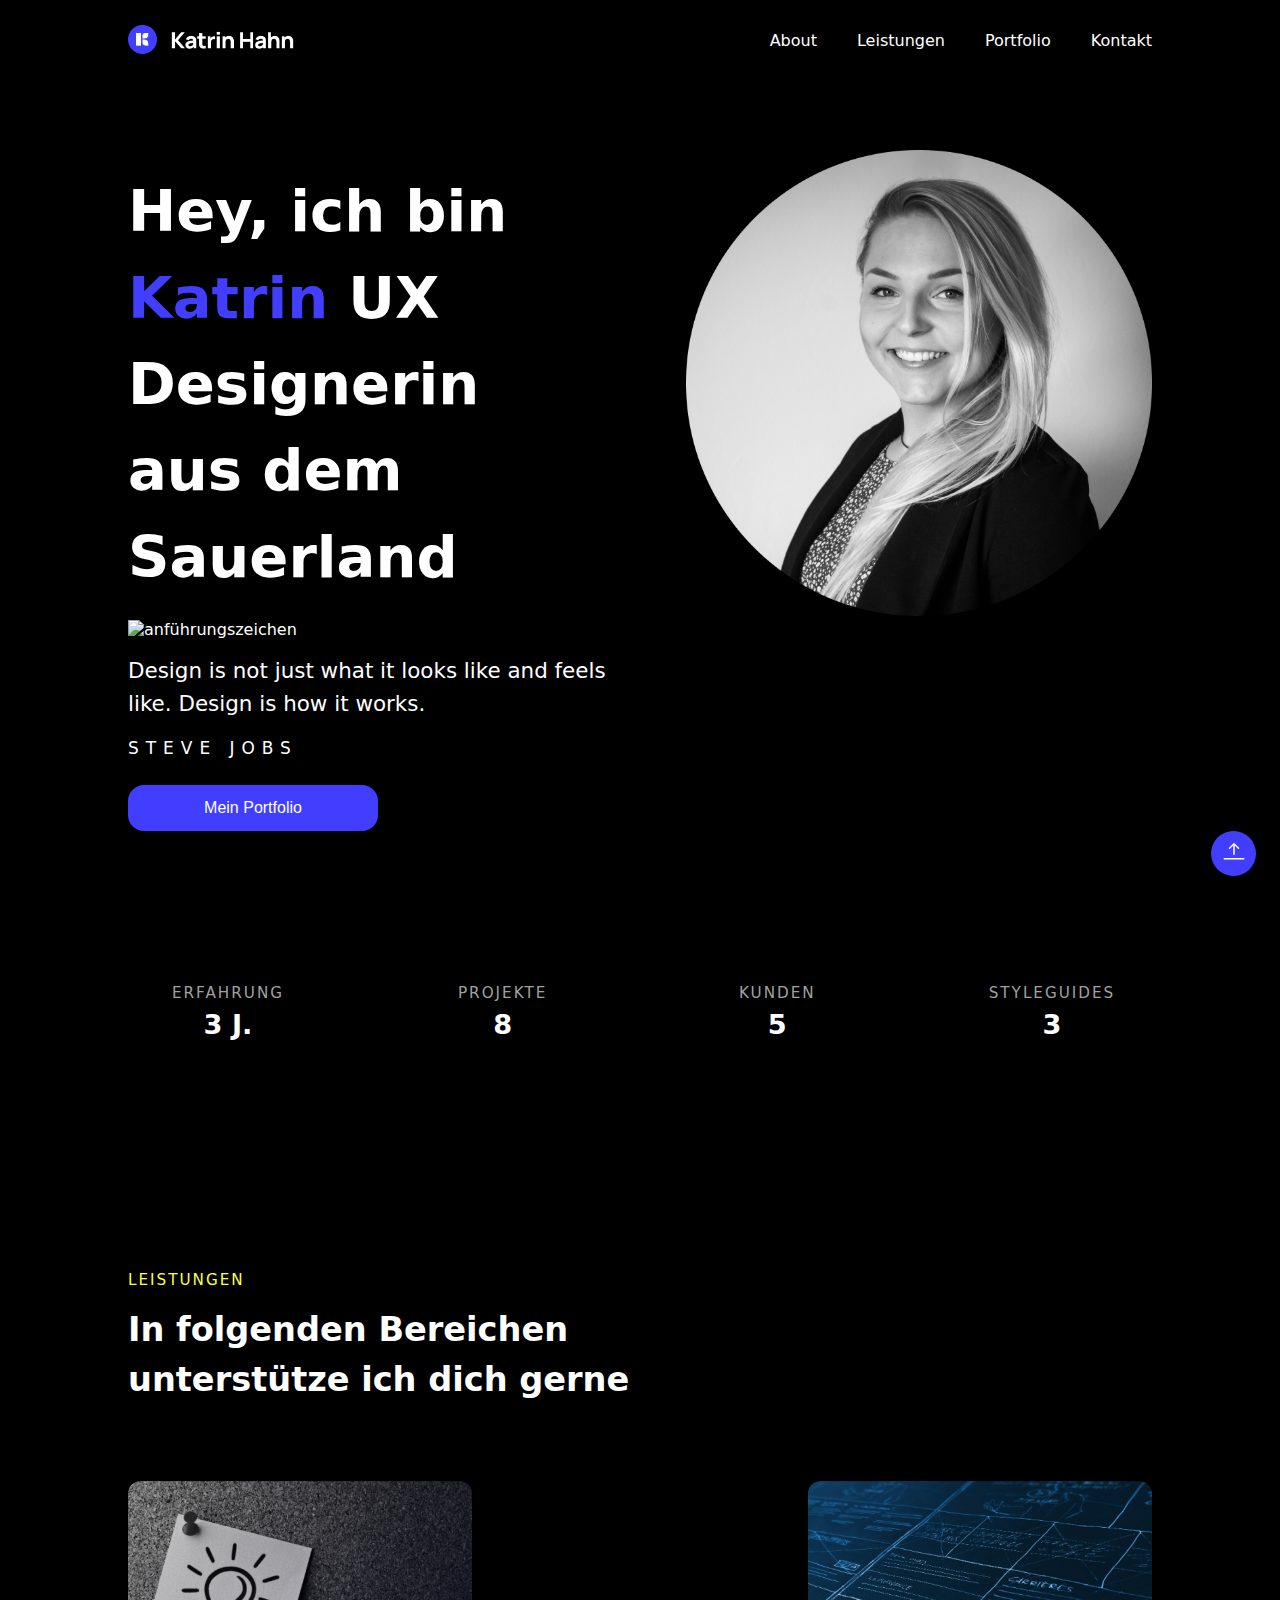
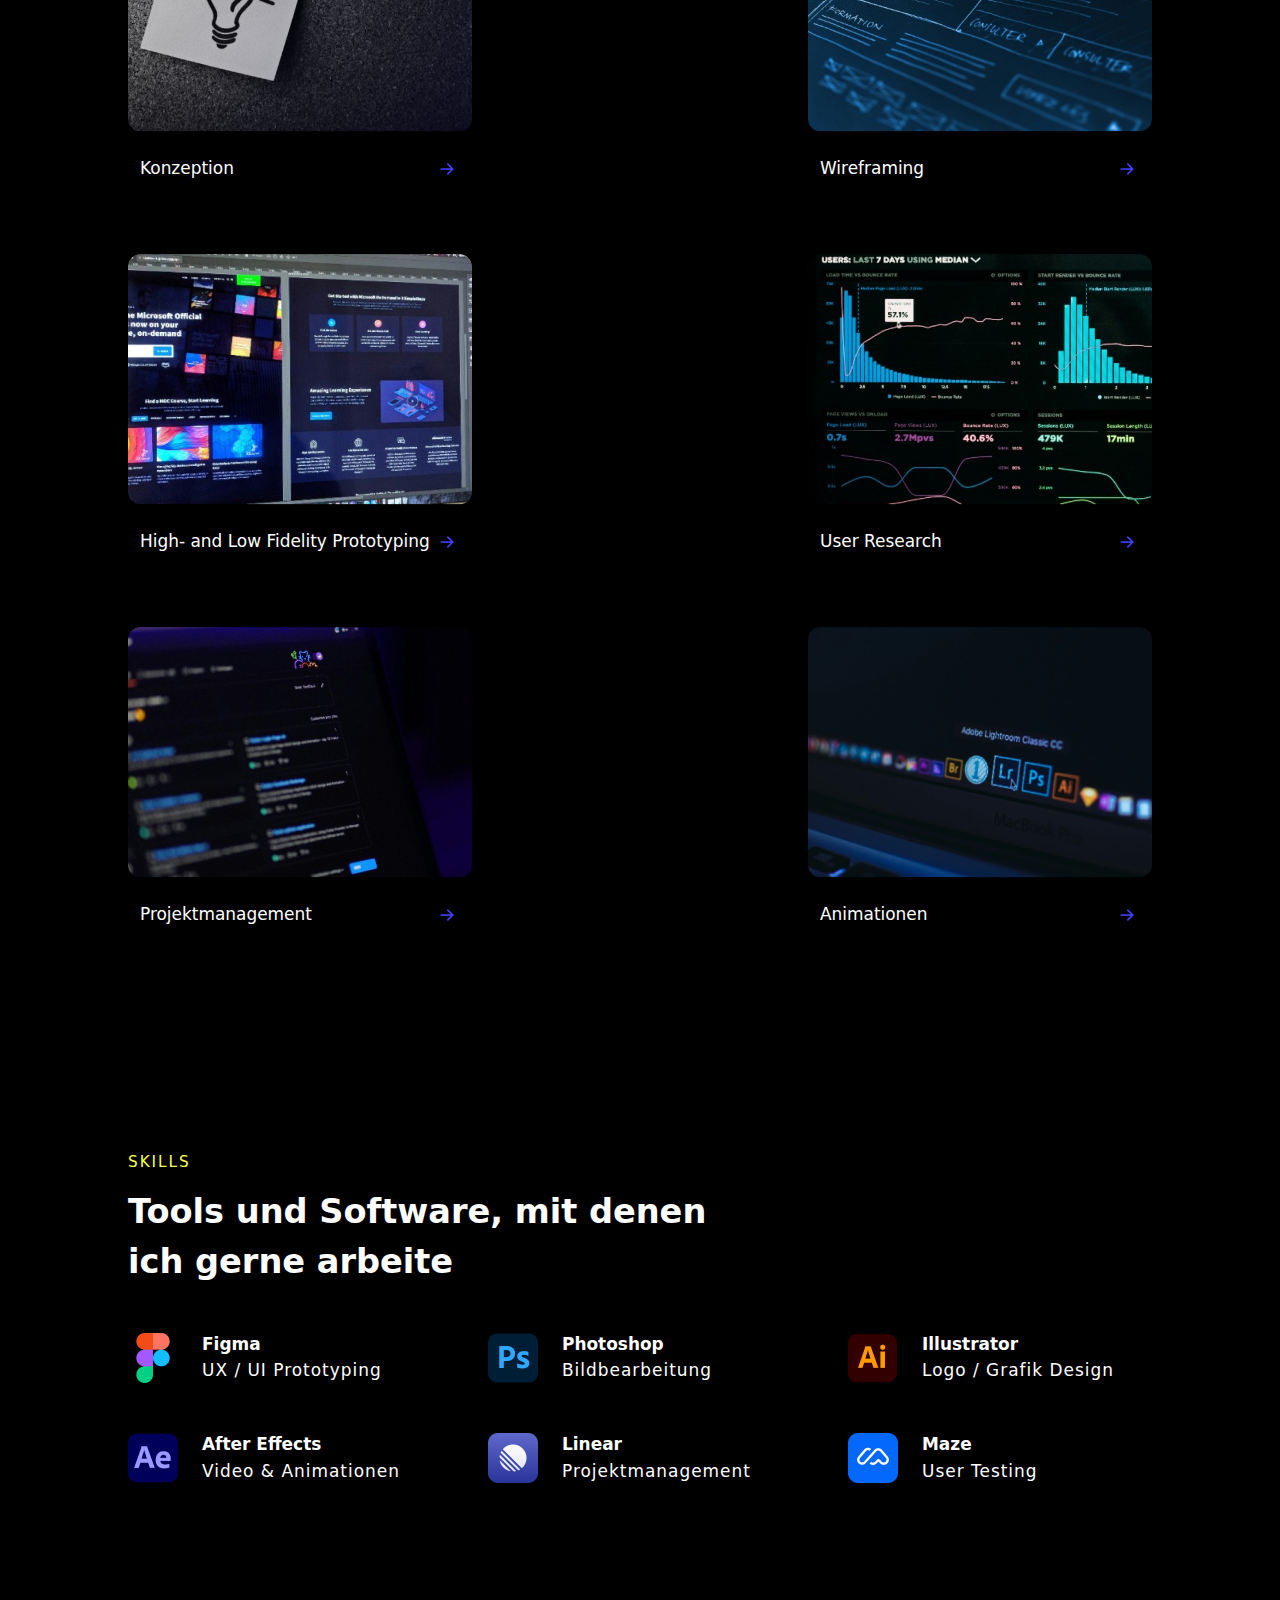
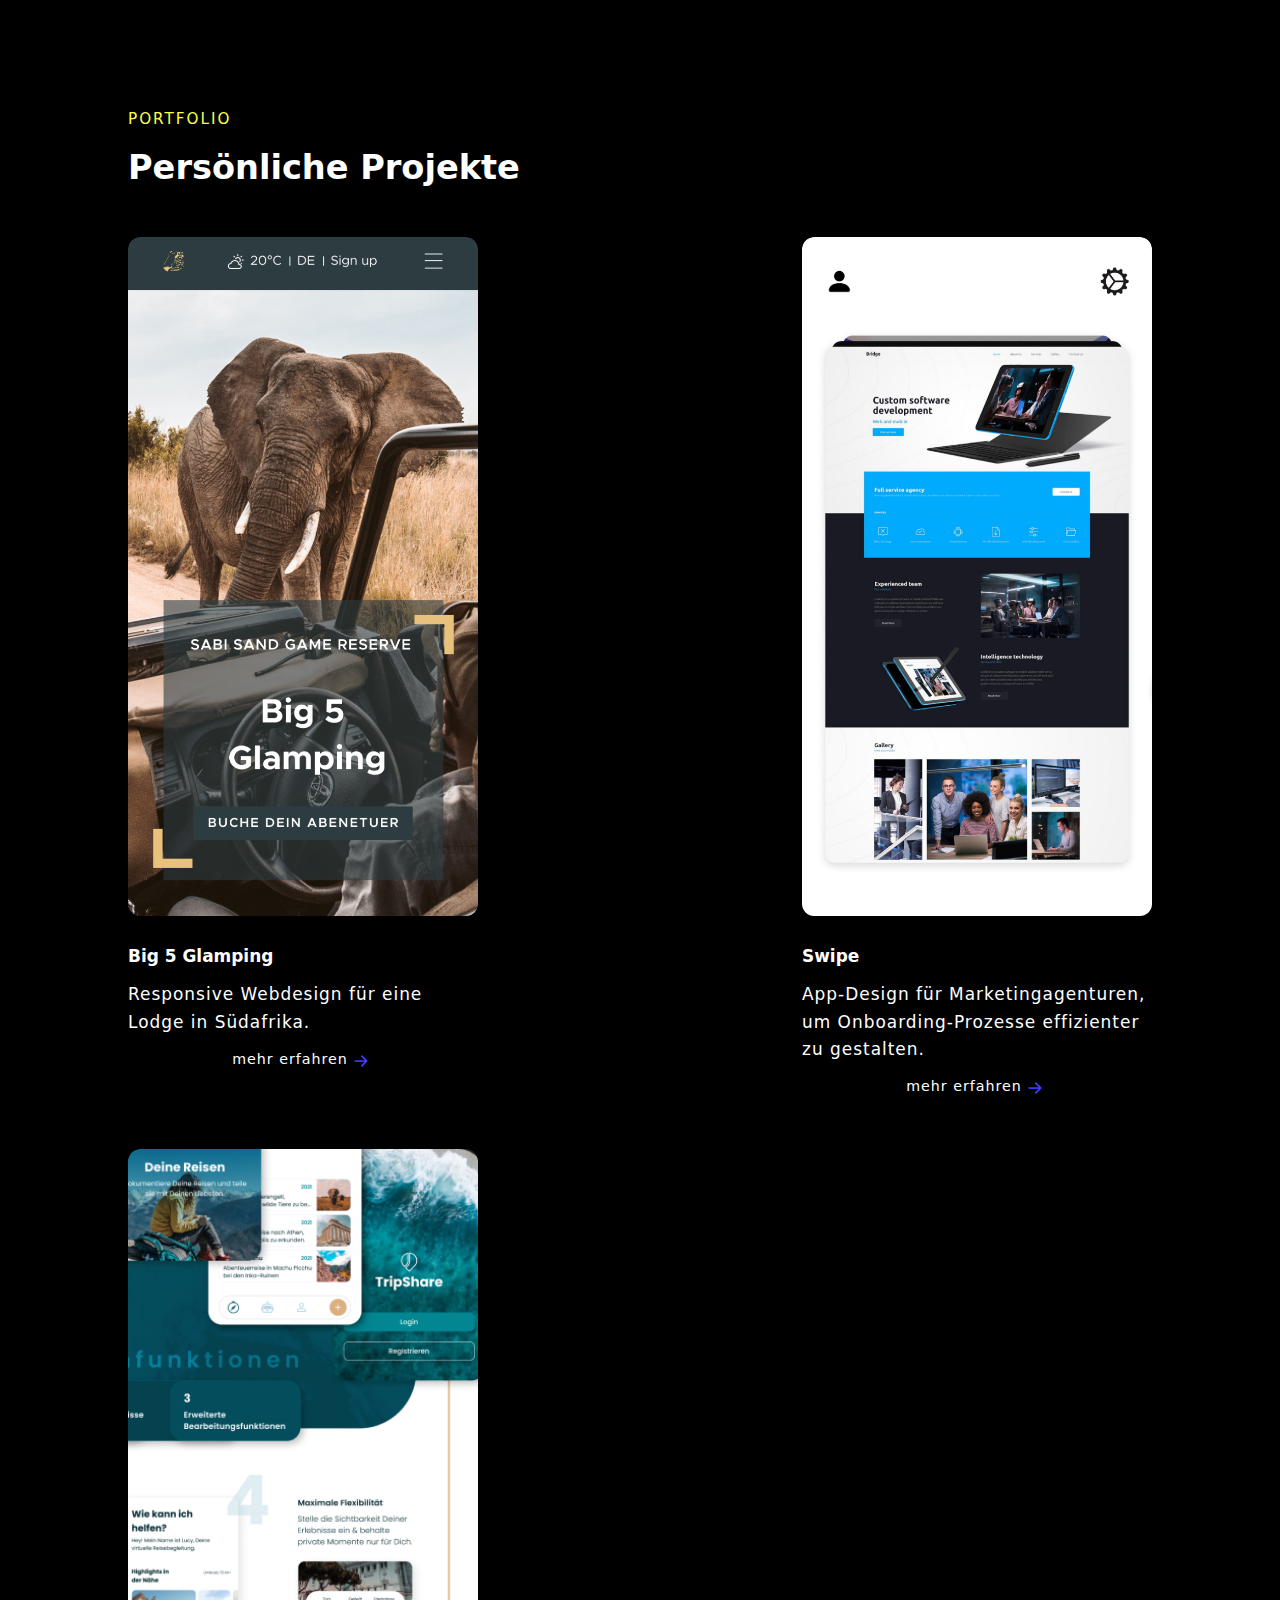
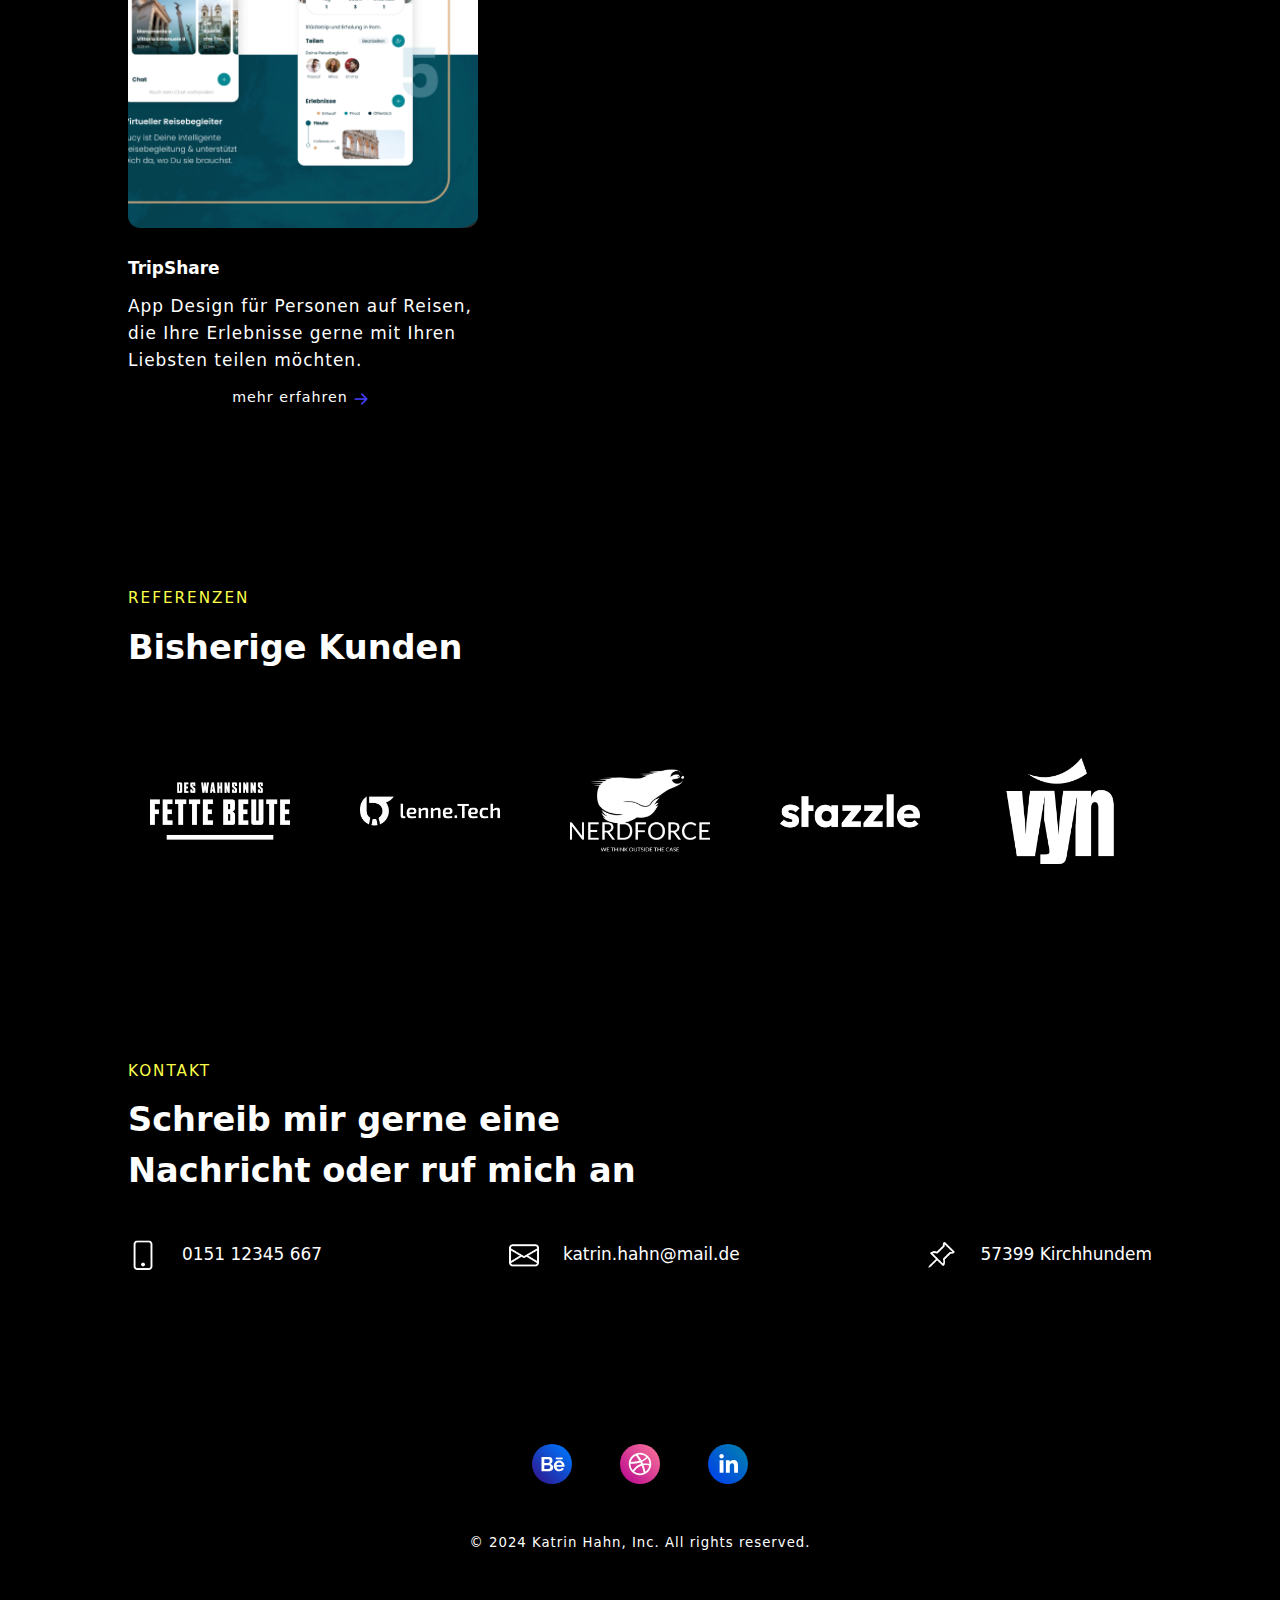
==== commit 9744494e: "spelling mistake (After Effects) fixed" ====
--- a/index.html
+++ b/index.html
@@ -190,7 +190,7 @@
             <li class="skill-card">
                 <img src="images/skills/ae.png" alt="ae">
                 <div class="skill-text-section">
-                    <p class="bold">After Effekts</p>
+                    <p class="bold">After Effects</p>
                     <p class="light">Video & Animationen</p>
                 </div>
             </li>
--- a/style.css
+++ b/style.css
@@ -563,6 +563,9 @@
 a {
     color: #fff;
     text-decoration: none;
+    display: flex;
+    justify-content: center;
+    width: 100%;
 }
 
 
@@ -793,9 +796,7 @@
 }
 
 
-.hero-image {
-    max-width: 40%;
-}
+
 
 
 .hero-image img {
@@ -837,6 +838,7 @@
 
     .hero-text {
         display: grid;
+        justify-items: center;
         color: white;
         width: 100%;
     }
@@ -857,7 +859,9 @@
 
 
     .hero-image {
-        max-width: 40%;
+        width: 100%;
+        display: grid;
+        justify-items: center;
     }
 
 
@@ -1099,8 +1103,9 @@
 
 @media only screen and (max-width: 768px) {
     .services-card {
-        max-width: 200px;
-
+        max-width: 100%;
+        margin: 0;
+        padding: 0;
     }
 }
 
@@ -1218,7 +1223,6 @@
     justify-content: space-between;
     flex-wrap: nowrap;
     width: auto;
-    height: 36px;
 }
 
 
@@ -1812,4 +1816,4 @@
     #tab-active {
         min-width: 150px;
     }
-}+}
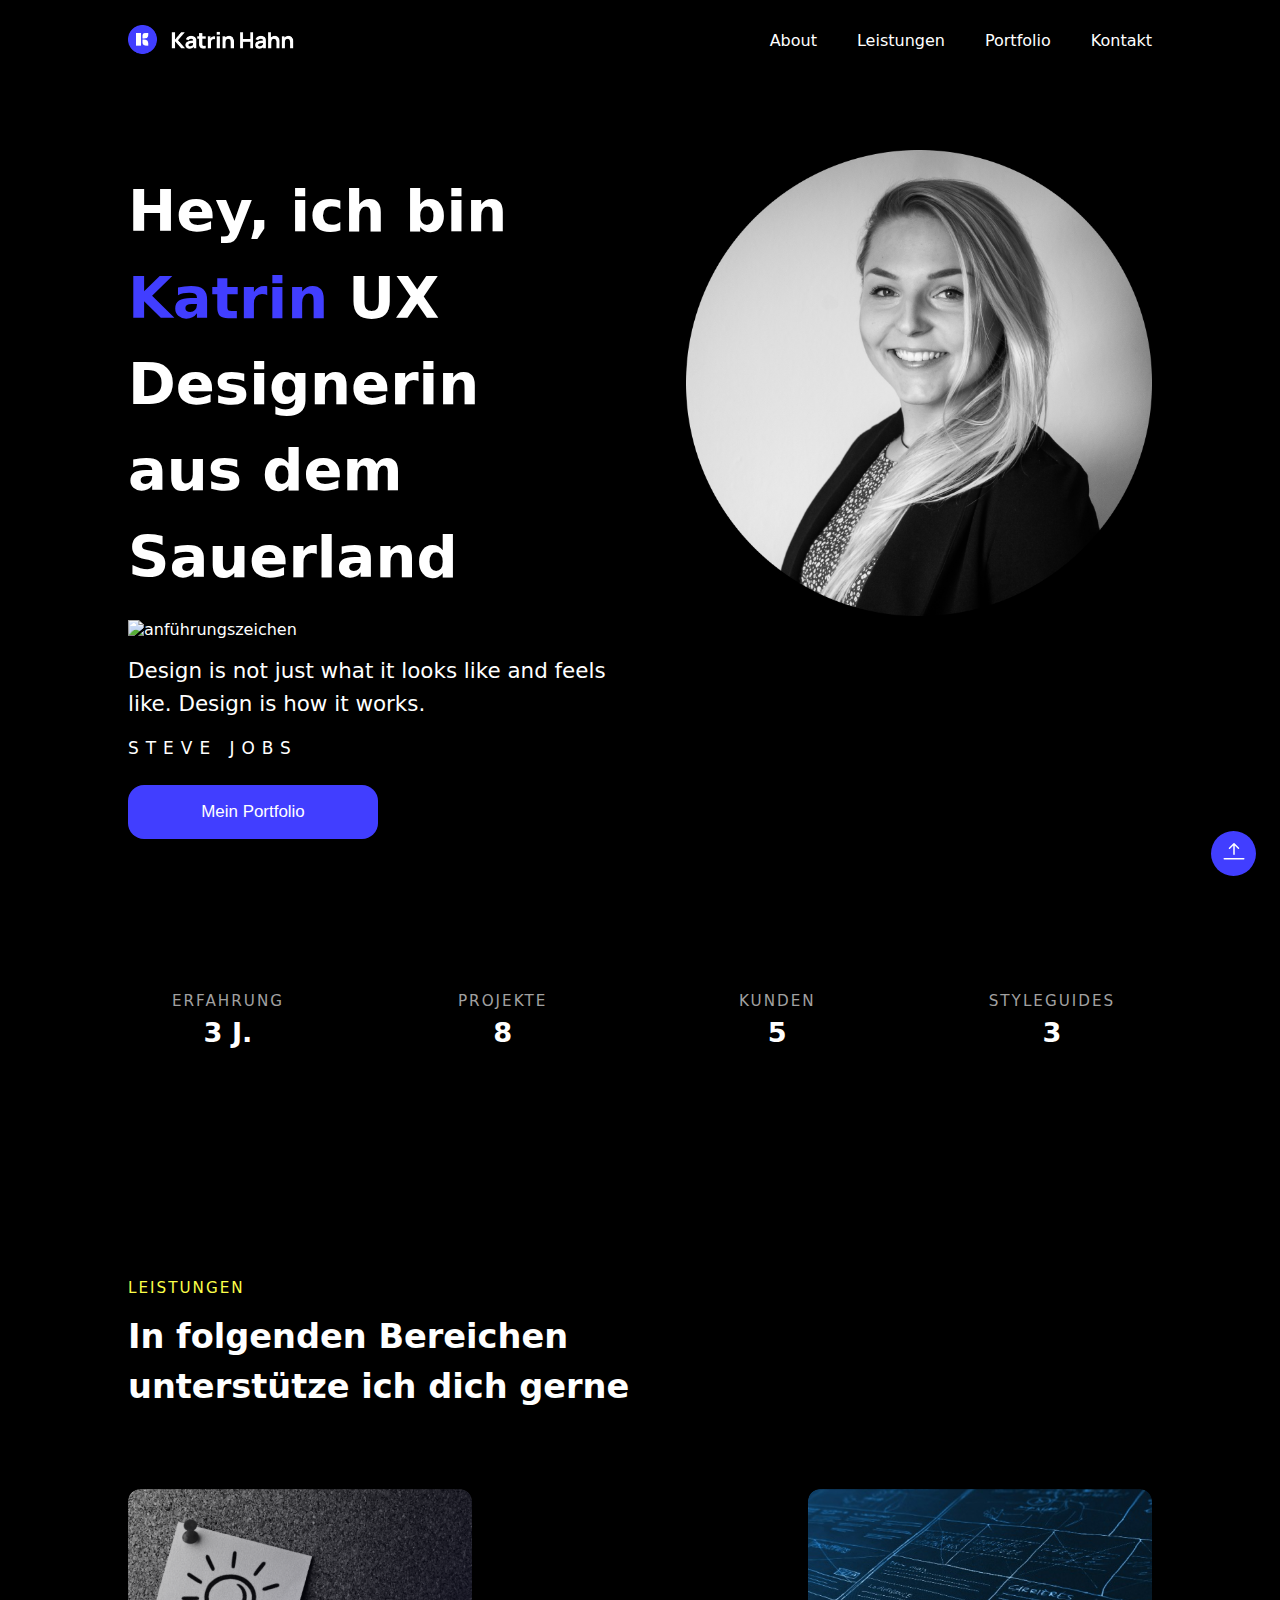
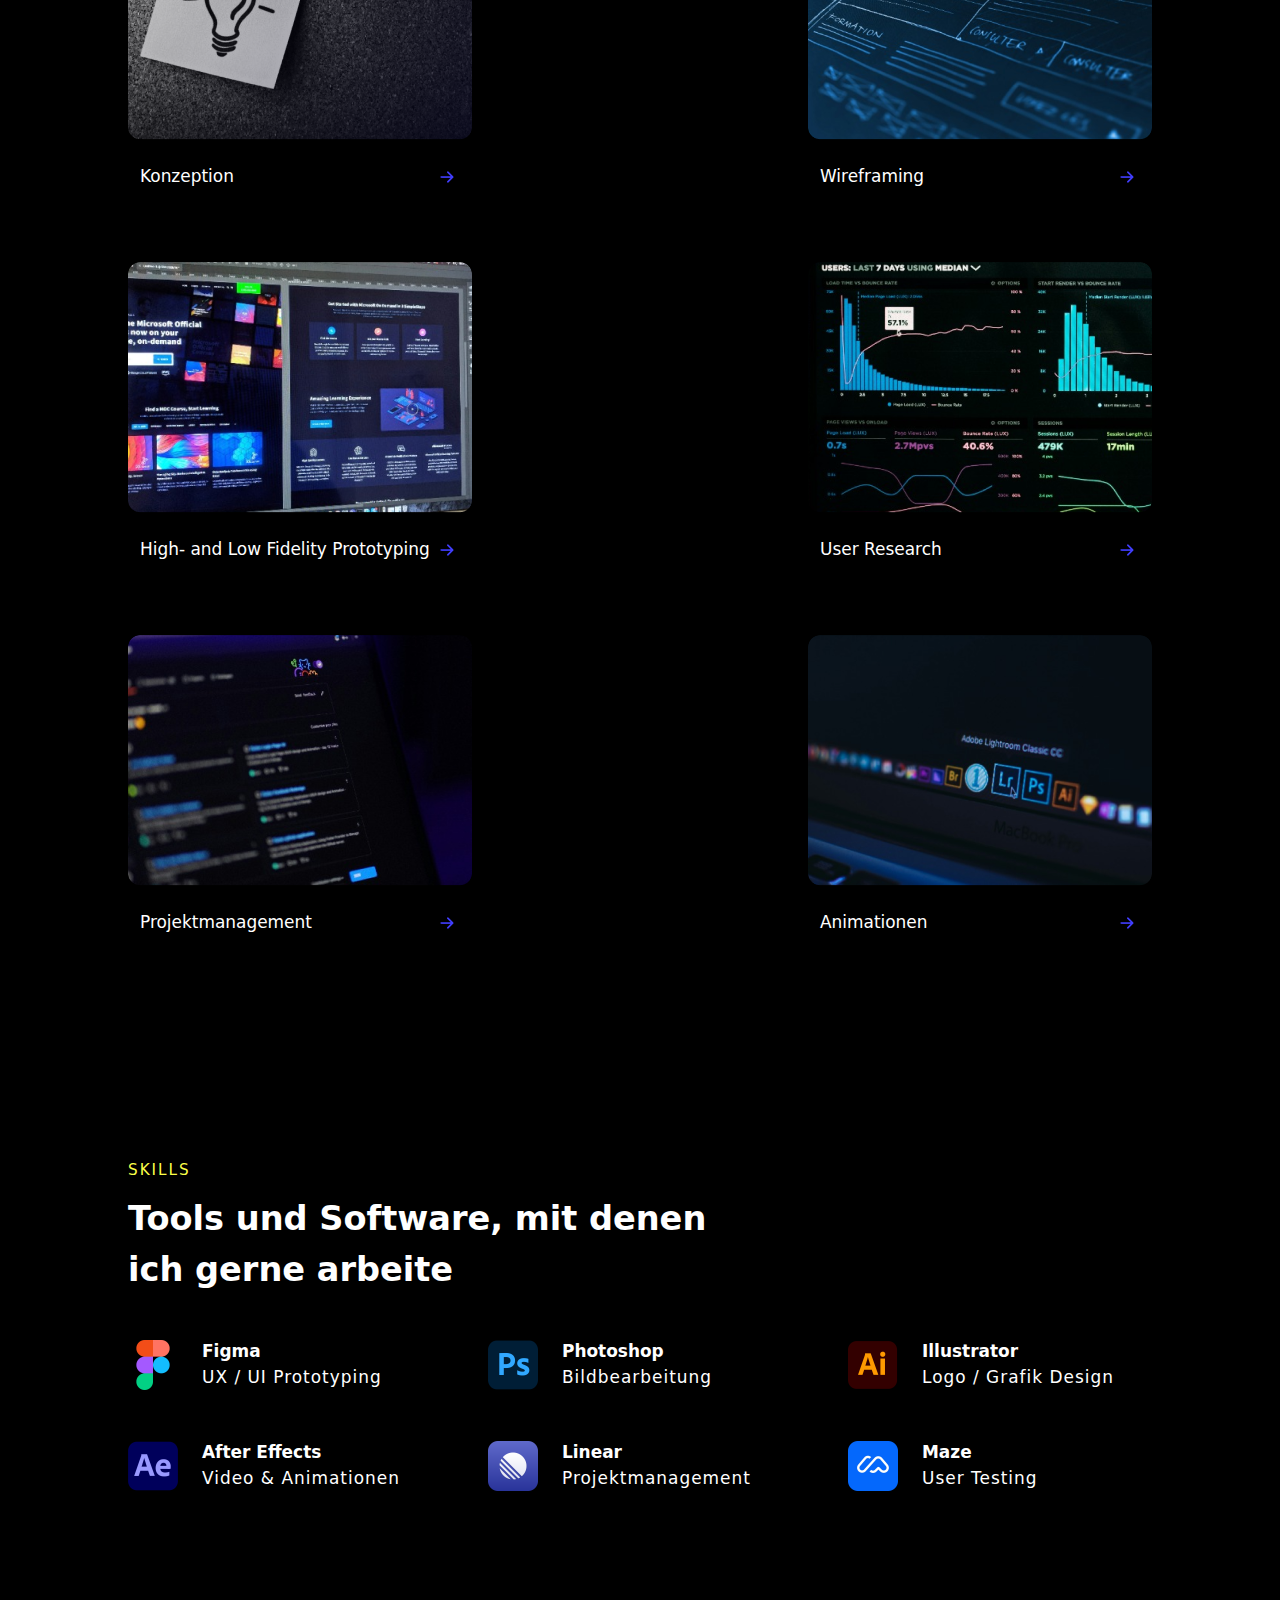
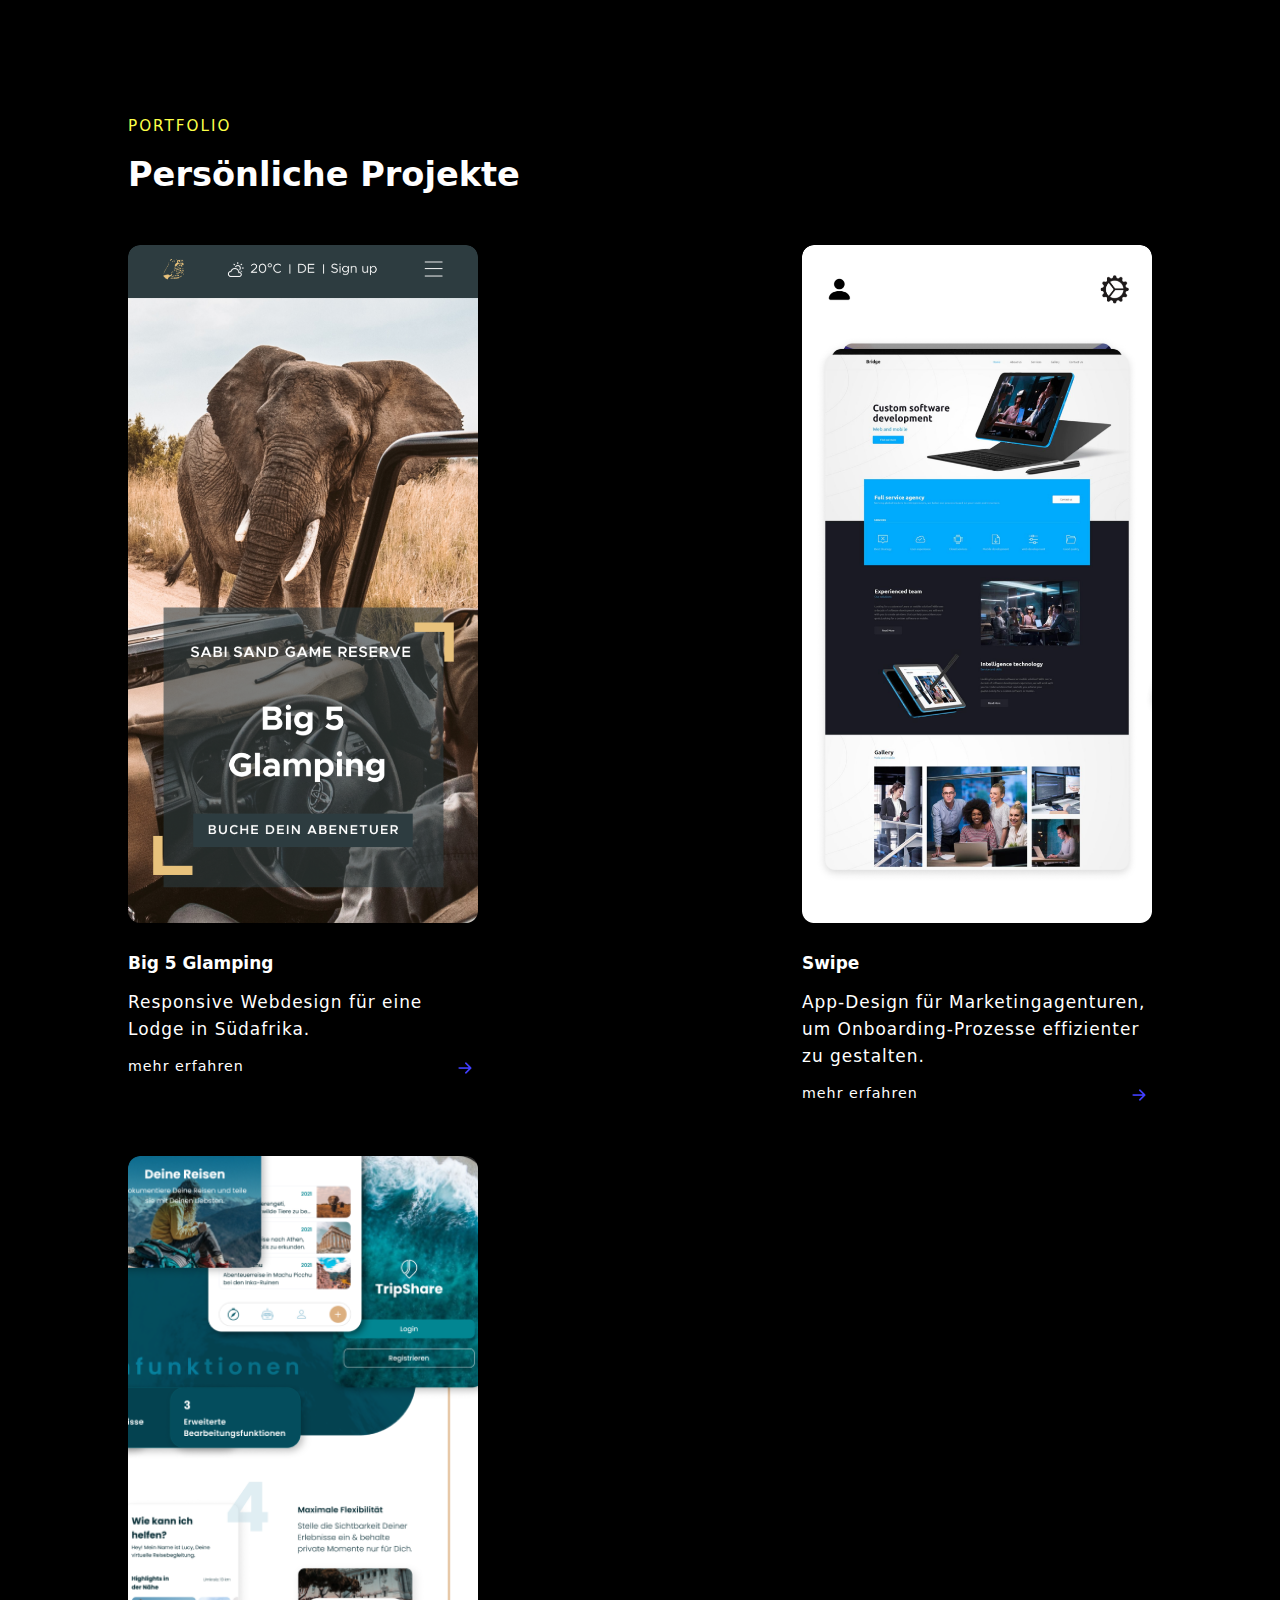
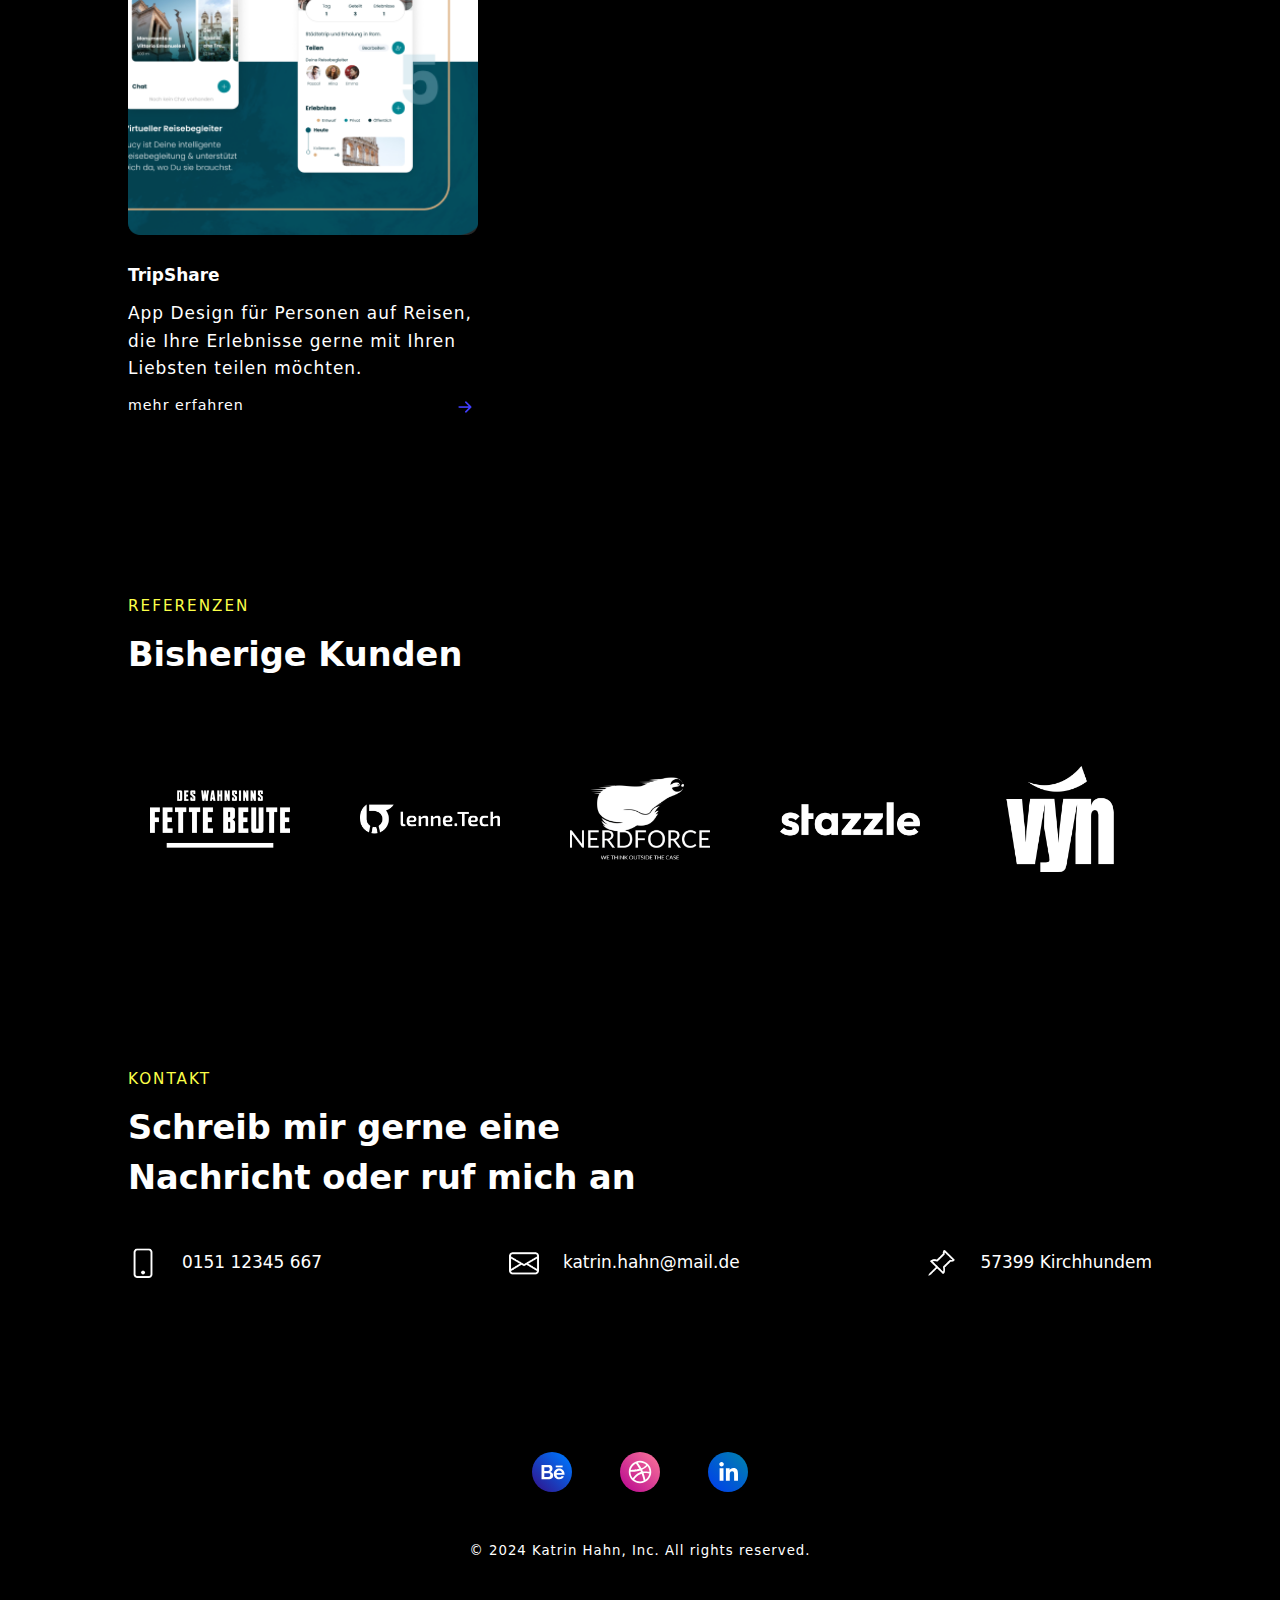
==== commit 75071796: "id added to button text to control text alignment" ====
--- a/index.html
+++ b/index.html
@@ -47,7 +47,7 @@
                 <p class="large">Design is not just what it looks like and feels like. Design is how it works.</p>
                 <p class="quelle">Steve Jobs</p>
             </div>
-            <button class="button"><a href="portfolio.html">Mein Portfolio</a></button>
+            <button class="button"><a href="portfolio.html"><p id="button-text">Mein Portfolio</p></a></button>
         </div>
     </section>
 
--- a/style.css
+++ b/style.css
@@ -564,7 +564,7 @@
     color: #fff;
     text-decoration: none;
     display: flex;
-    justify-content: center;
+    justify-content: space-between;
     width: 100%;
 }
 
@@ -689,6 +689,9 @@
     text-align: center;
 }
 
+#button-text {
+    width: 100%;
+}
 
 @media only screen and (max-width: 1200px) {
     .button {
@@ -1220,7 +1223,7 @@
 
 .link-icon{
     display: flex;
-    justify-content: space-between;
+    justify-content: center;
     flex-wrap: nowrap;
     width: auto;
 }
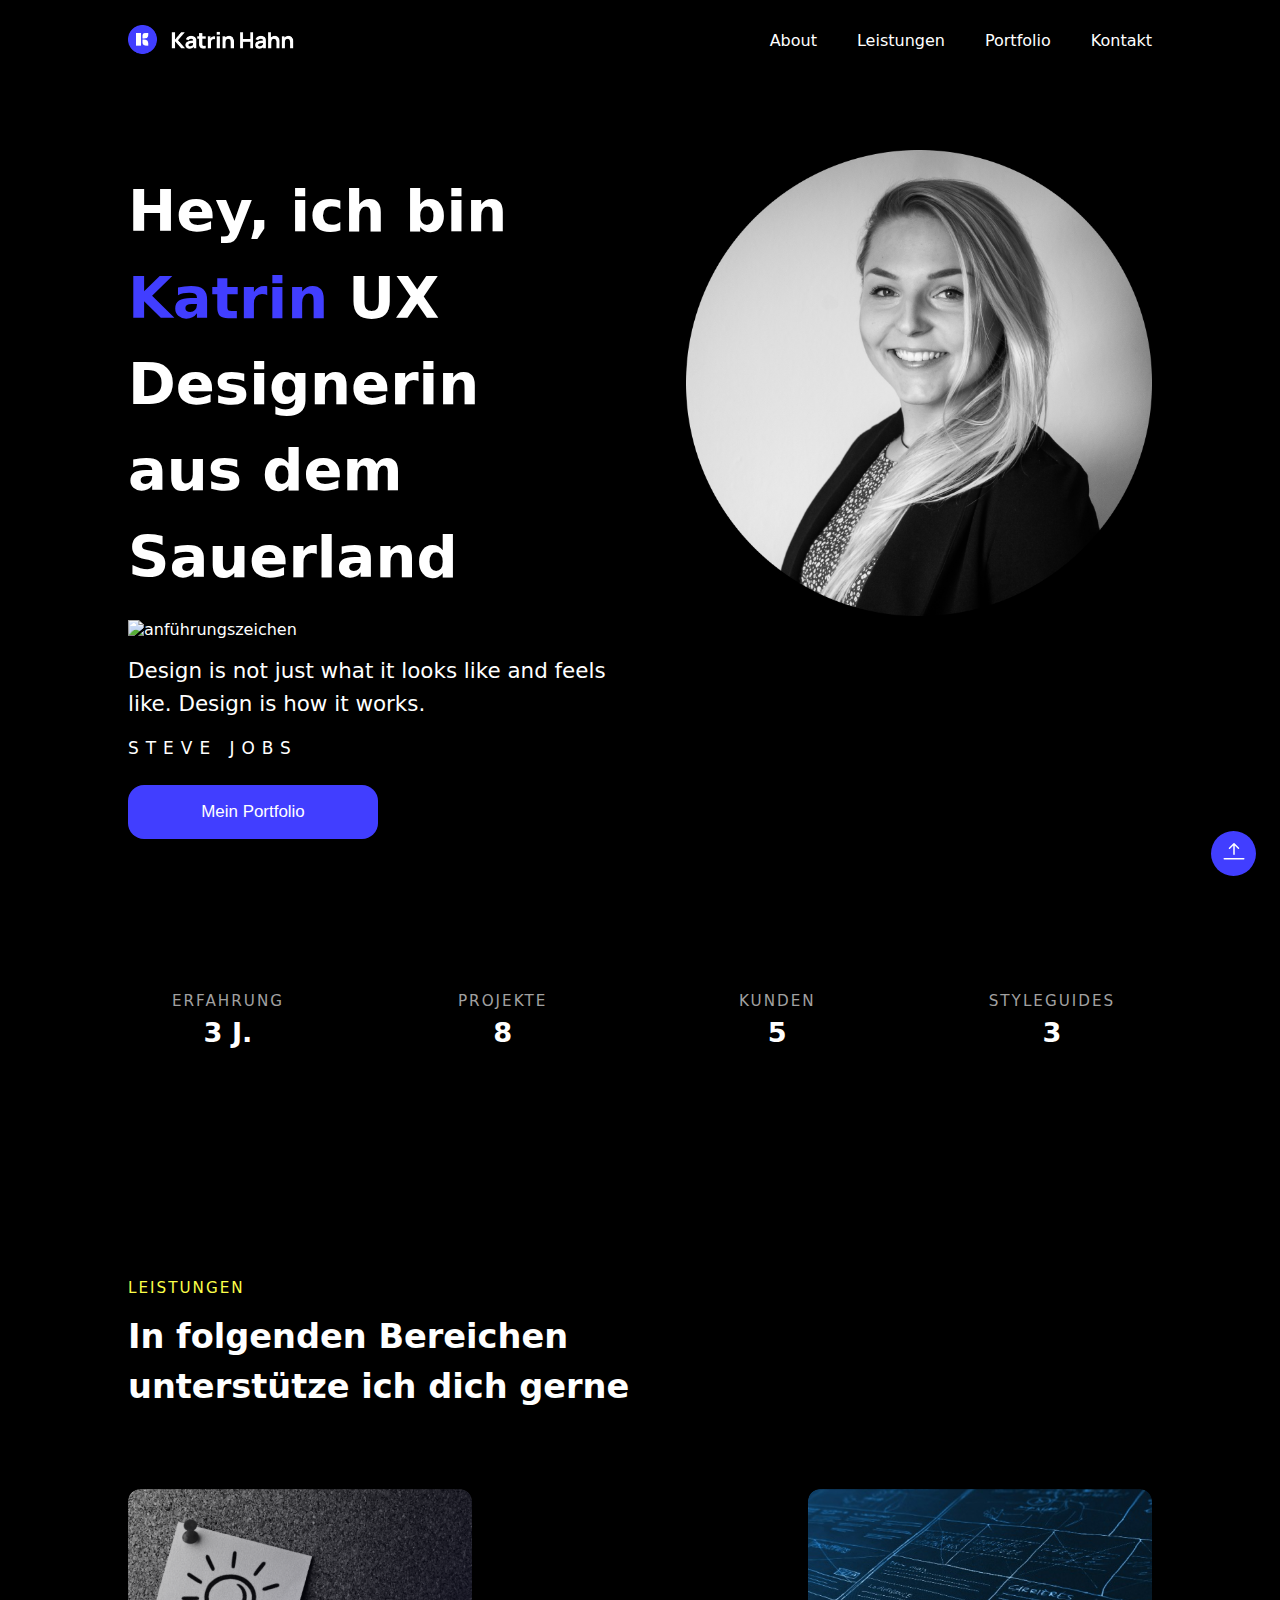
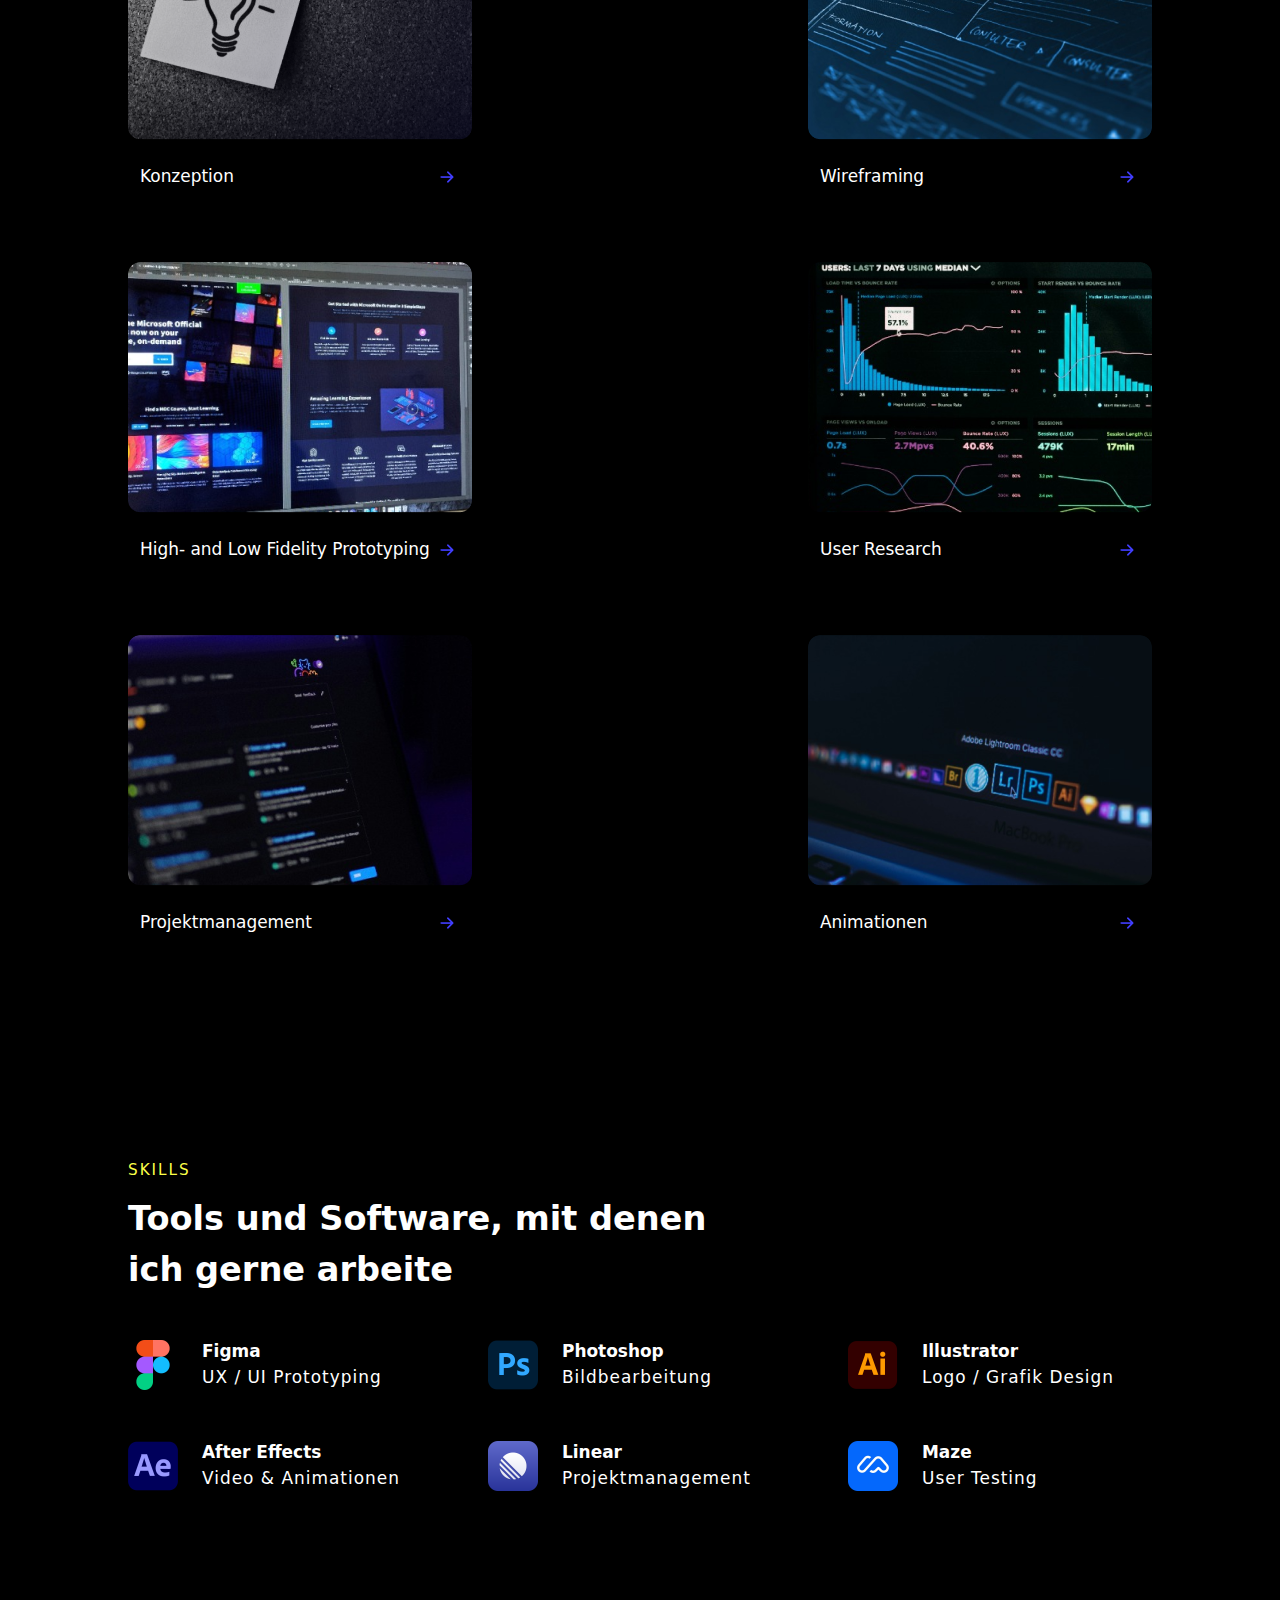
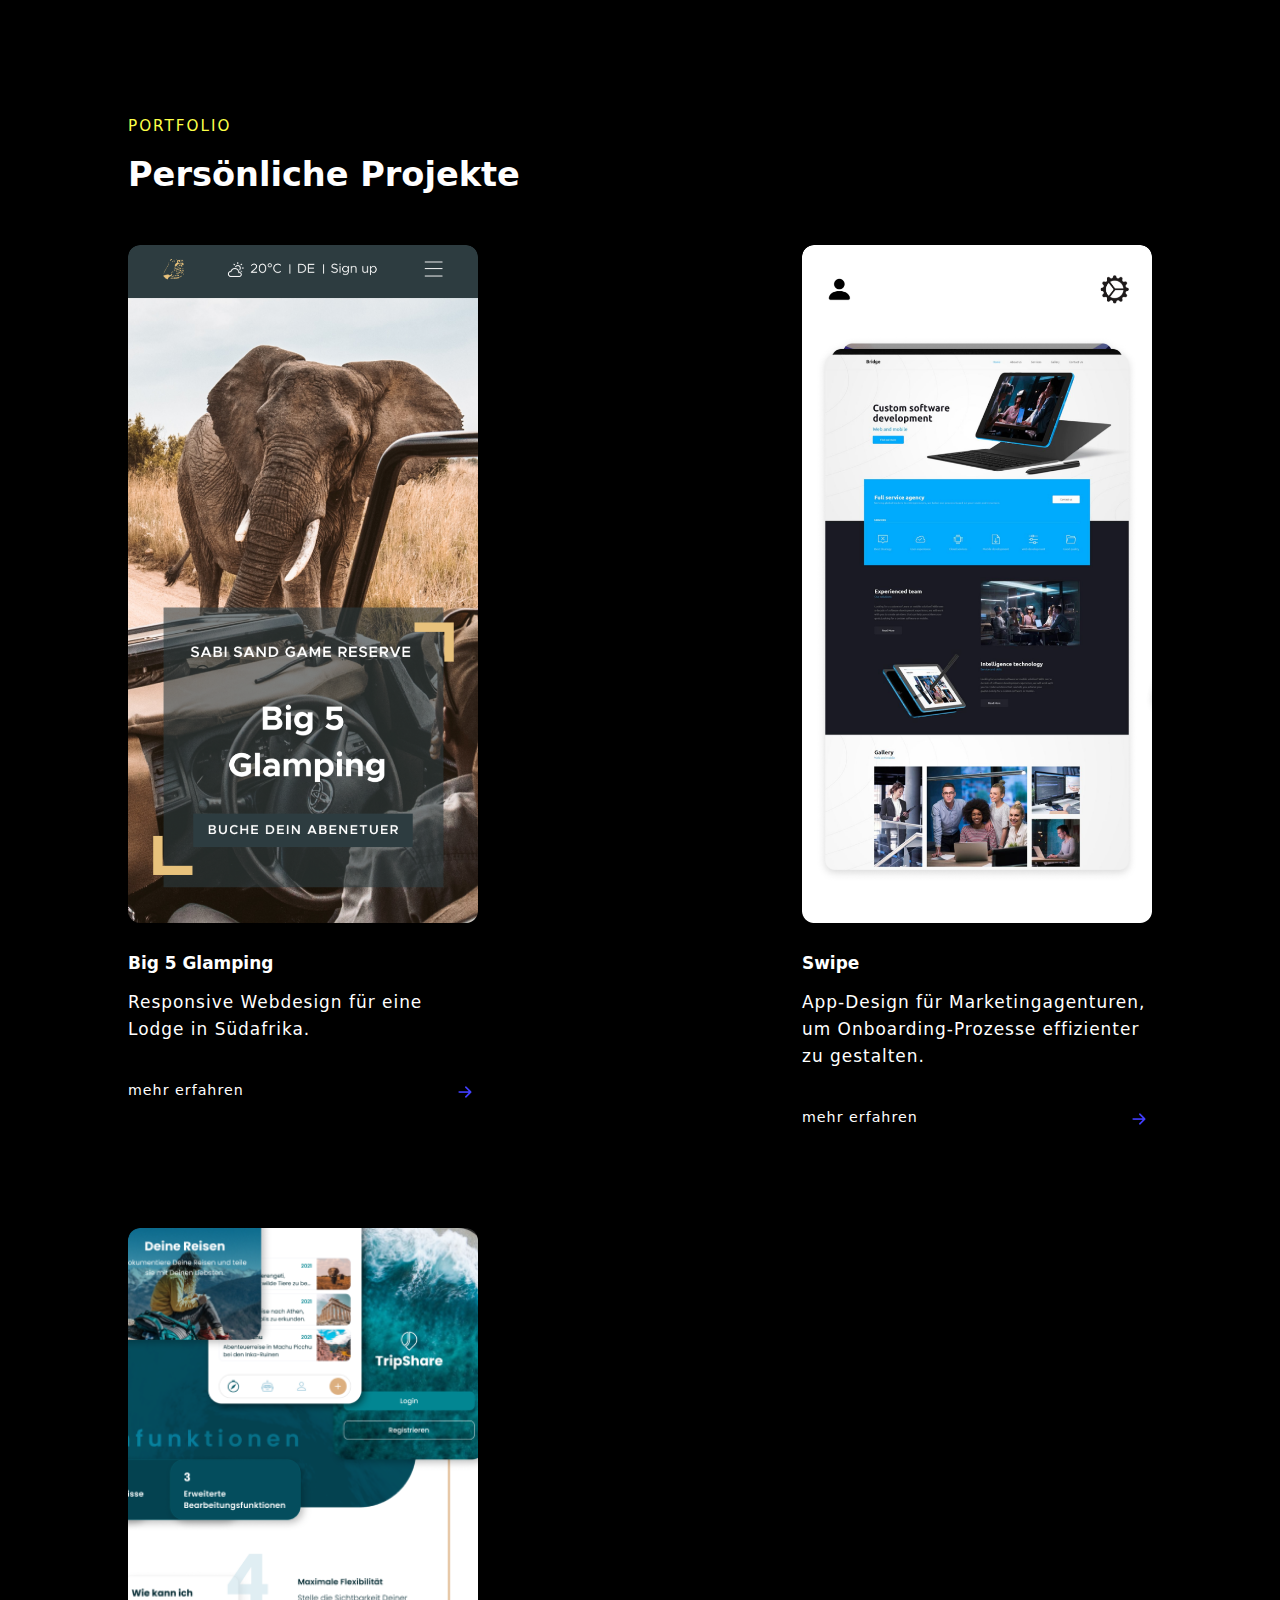
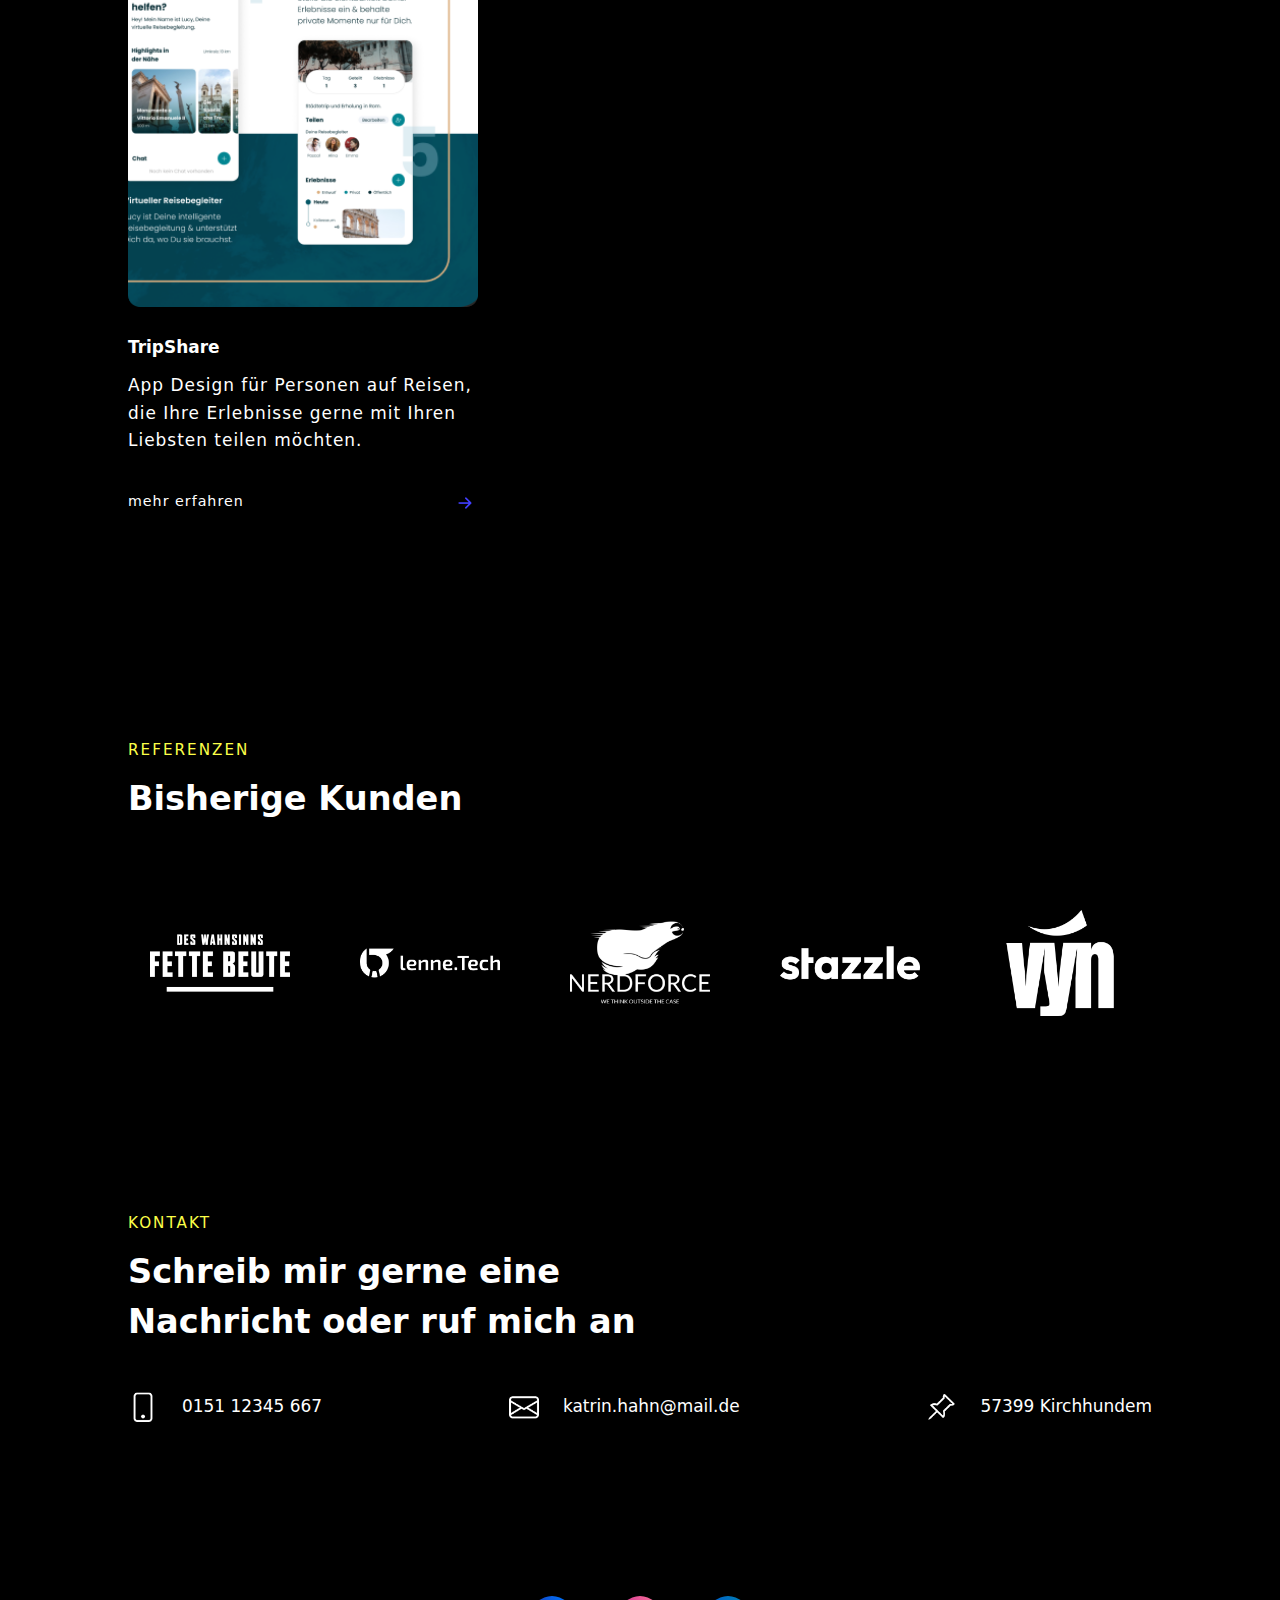
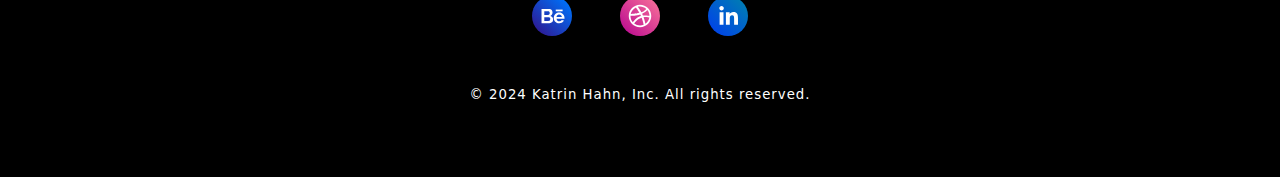
==== commit 364396ec: "Portfolio cards adjusted" ====
--- a/index.html
+++ b/index.html
@@ -225,8 +225,8 @@
                 <div class="projects-card-text">
                     <p class="bold">Big 5 Glamping</p>
                     <p class="light">Responsive Webdesign für eine Lodge in Südafrika.</p>
-                    <div class="link-icon">
-                        <a href="portfolio.html#big5-anchor">
+                    <div class="link-icon-portfolio">
+                        <a href="portfolio.html#big5-anchor"  id="link">
                         <p class="small">mehr erfahren</p>
                         <img src="images/ArrowRightShort.png" alt="ArrowRightShort">
                         </a>
@@ -241,8 +241,8 @@
                     <p class="bold">Swipe</p>
                     <p class="light">App-Design für Marketingagenturen, um Onboarding-Prozesse effizienter zu gestalten.
                     </p>
-                    <div class="link-icon">
-                        <a href="portfolio.html#swipe-anchor">
+                    <div class="link-icon-portfolio">
+                        <a href="portfolio.html#swipe-anchor"  id="link">
                         <p class="small">mehr erfahren</p>
                         <img src="images/ArrowRightShort.png" alt="ArrowRightShort">
                         </a>
@@ -258,8 +258,8 @@
                     <p class="light">App Design für Personen auf Reisen, die Ihre Erlebnisse gerne mit Ihren
                         Liebsten
                         teilen möchten.</p>
-                    <div class="link-icon">
-                        <a href="portfolio.html#tripshare-anchor">
+                    <div class="link-icon-portfolio">
+                        <a href="portfolio.html#tripshare-anchor" id="link">
                         <p class="small">mehr erfahren</p>
                         <img src="images/ArrowRightShort.png" alt="ArrowRightShort">
                         </a>
--- a/style.css
+++ b/style.css
@@ -564,8 +564,6 @@
     color: #fff;
     text-decoration: none;
     display: flex;
-    justify-content: space-between;
-    width: 100%;
 }
 
 
@@ -1229,6 +1227,19 @@
 }
 
 
+.link-icon-portfolio{
+    display: flex;
+    justify-content: left;
+    margin-top: 24px;
+    margin-bottom: 48px;
+  }
+
+  #link {
+    width: 100%;
+    display: flex;
+    justify-content: space-between;
+  }
+
 .projects-image {
     height: auto;
     overflow: hidden;
